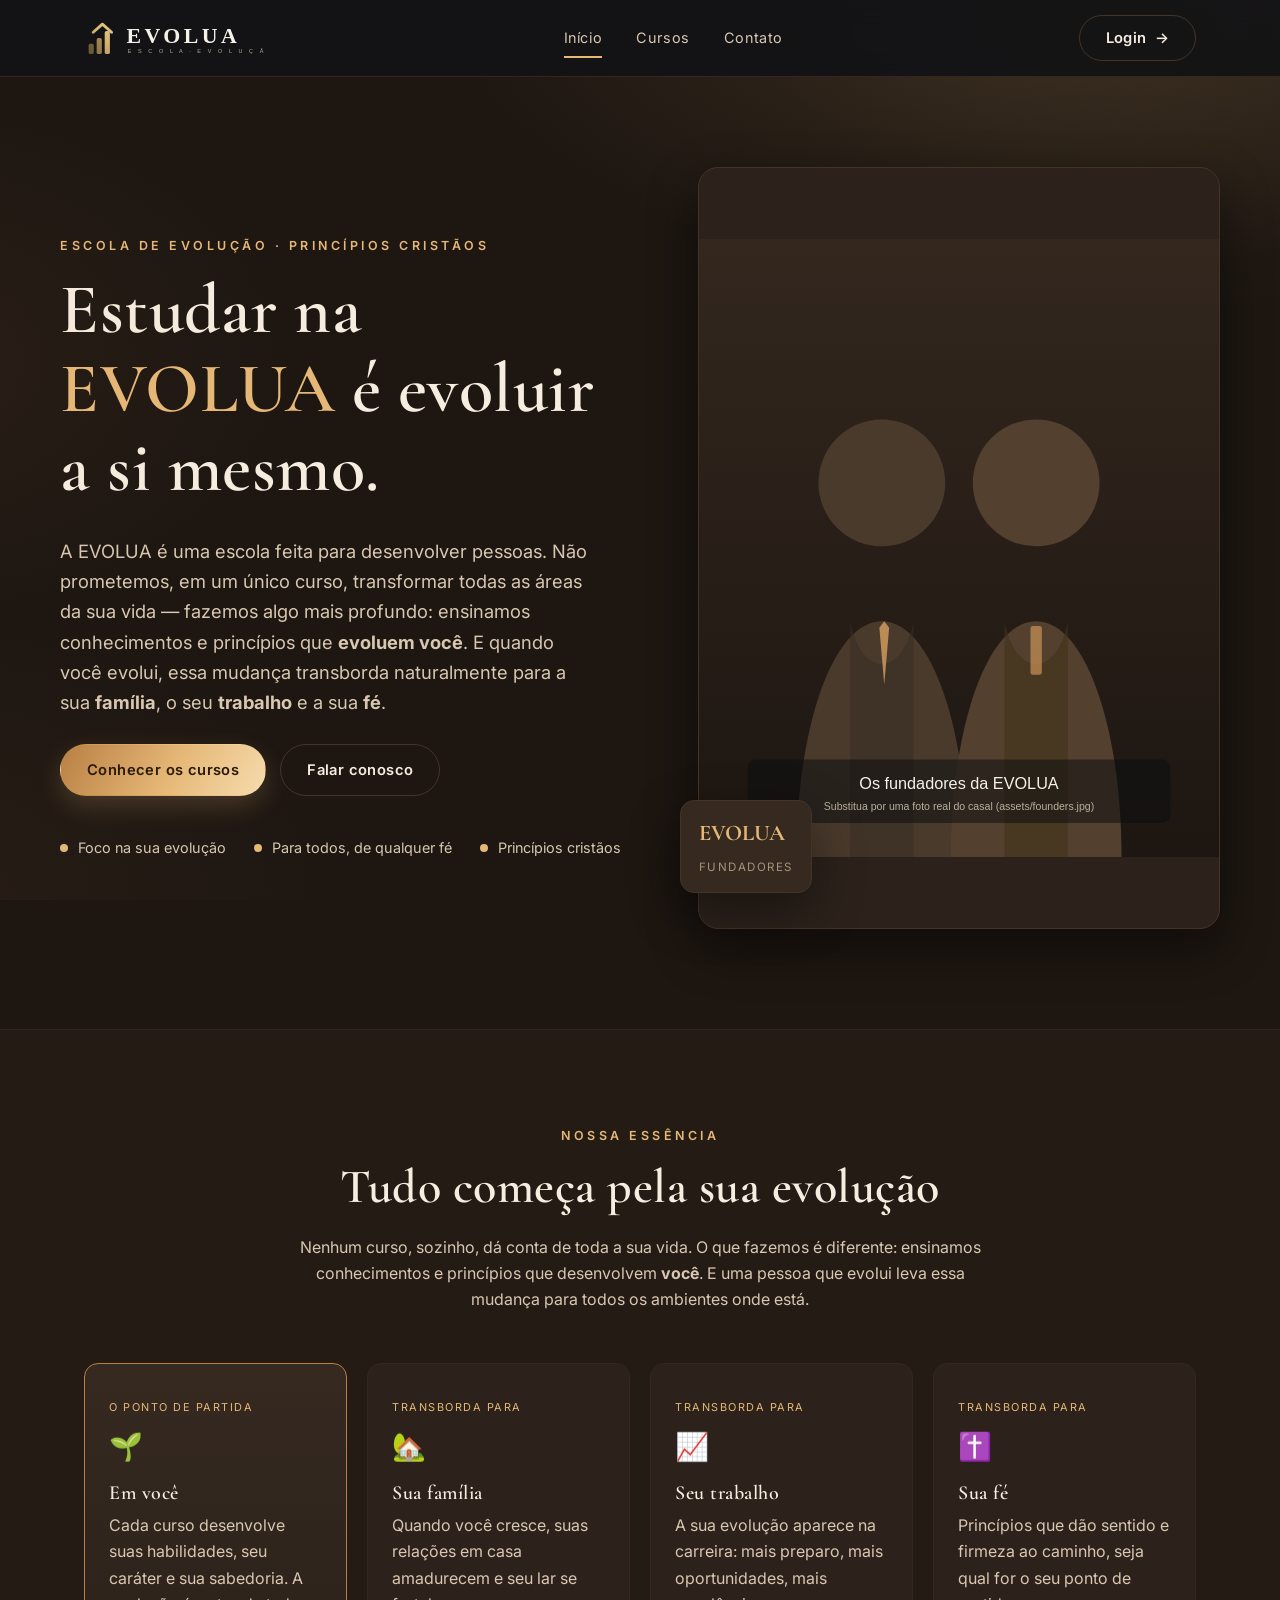
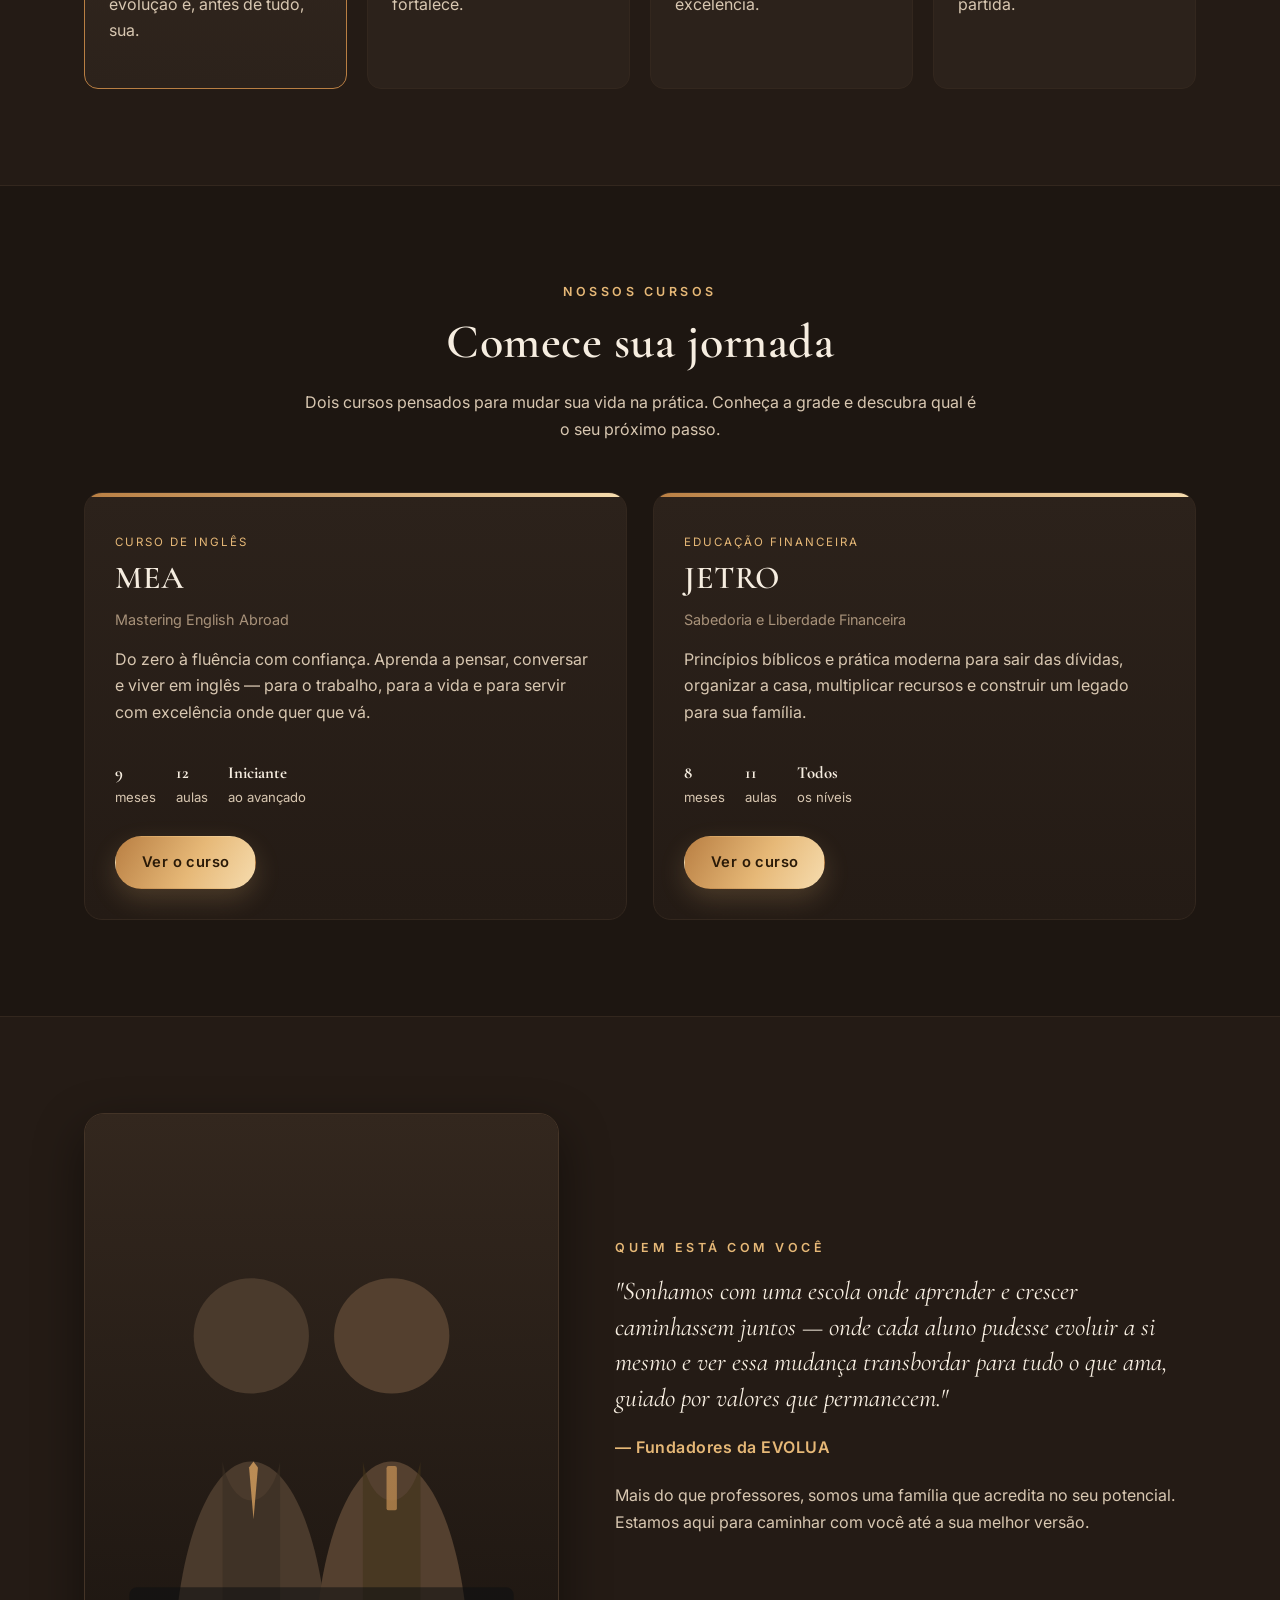
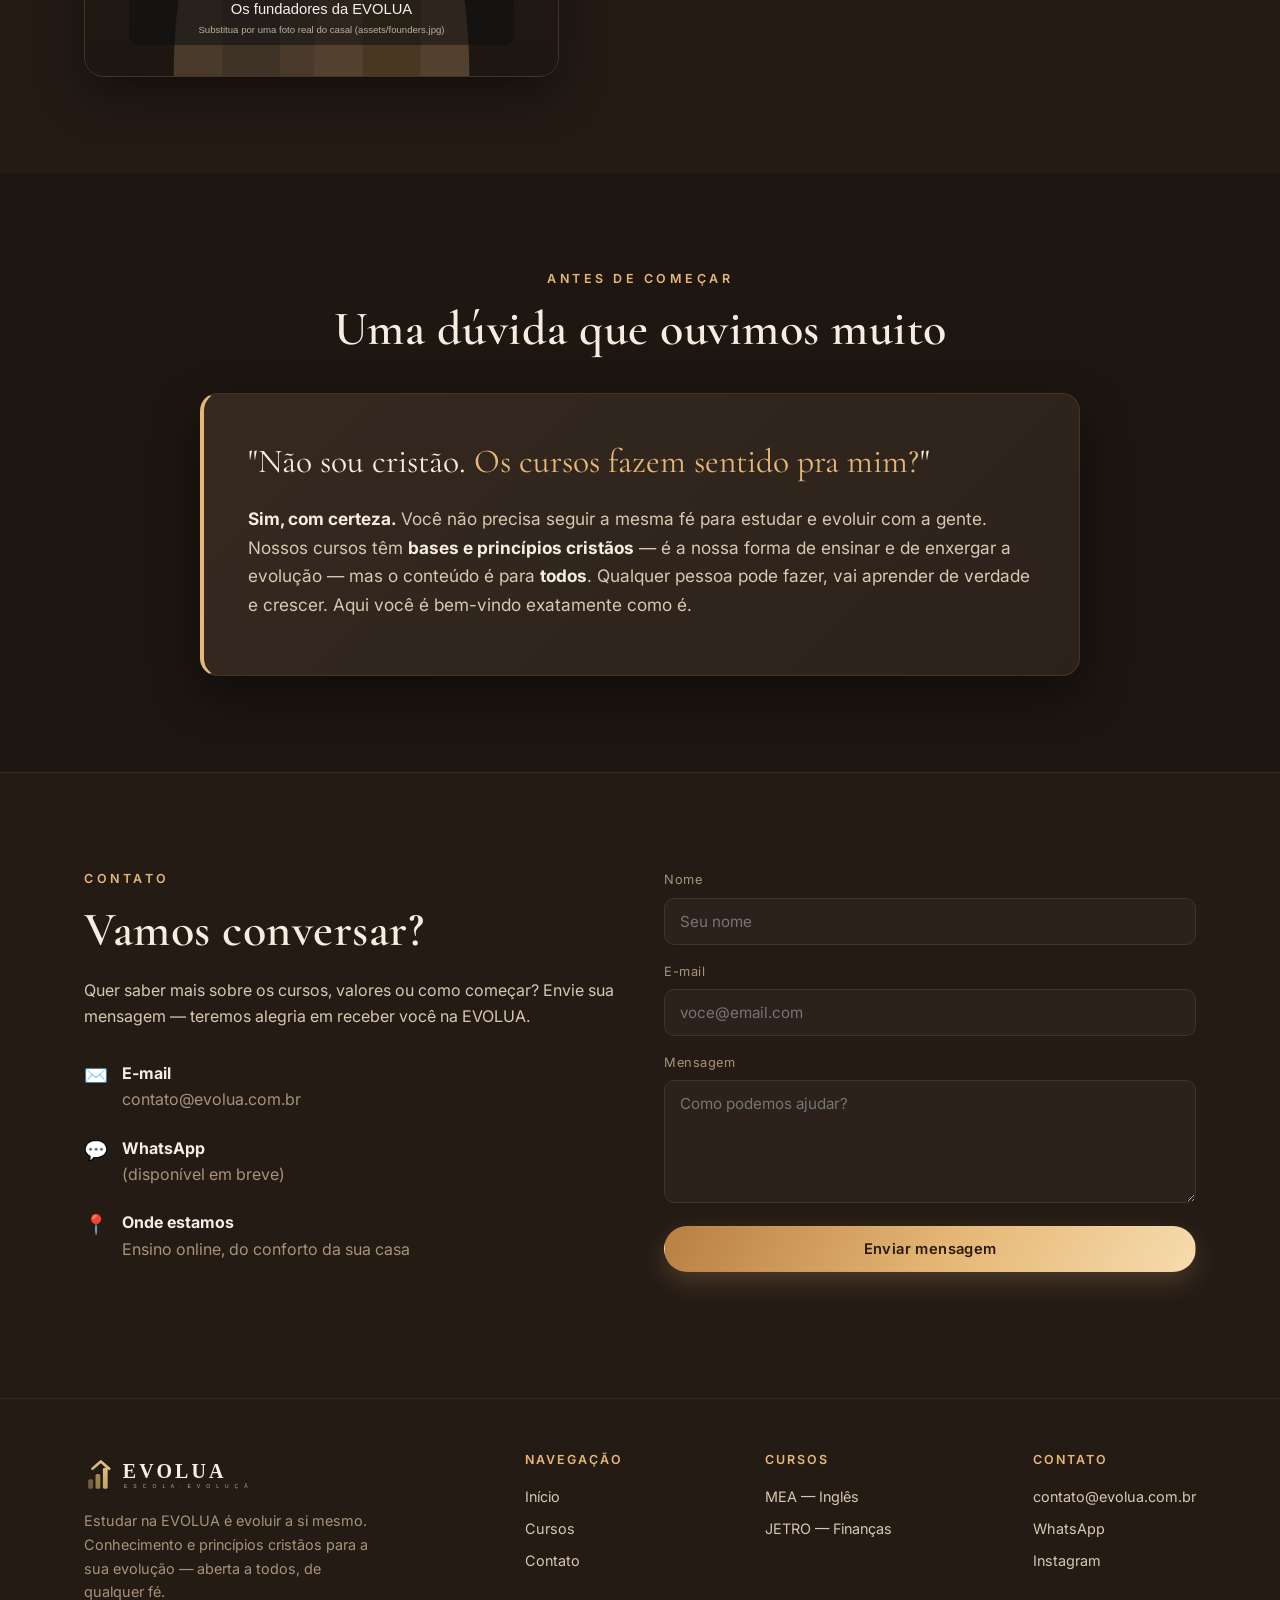
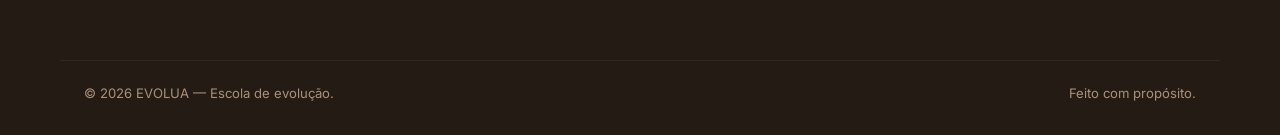
==== index.html @ e885d637 "Reformula textos (foco na evolucao de si), cores quentes e secao para nao-cristaos - Mensagem centra" ====
<!DOCTYPE html>
<html lang="pt-BR">
<head>
  <meta charset="UTF-8">
  <meta name="viewport" content="width=device-width, initial-scale=1.0">
  <title>EVOLUA — Escola de evolução</title>
  <meta name="description" content="EVOLUA é uma escola com princípios cristãos dedicada à evolução do aluno: crescimento espiritual, familiar e profissional.">
  <link rel="icon" href="assets/mark.svg" type="image/svg+xml">
  <link rel="preconnect" href="https://fonts.googleapis.com">
  <link rel="preconnect" href="https://fonts.gstatic.com" crossorigin>
  <link href="https://fonts.googleapis.com/css2?family=Cormorant+Garamond:wght@500;600;700&family=Inter:wght@400;500;600&display=swap" rel="stylesheet">
  <link rel="stylesheet" href="css/styles.css">
</head>
<body data-page="inicio">
  <div id="site-header"></div>

  <!-- ===================== HERO / EXPLICAÇÃO ===================== -->
  <section class="hero">
    <div class="wrap hero-grid">
      <div class="hero-text">
        <div class="eyebrow">Escola de evolução · princípios cristãos</div>
        <h1>Estudar na <span>EVOLUA</span> é evoluir a si mesmo.</h1>
        <p class="lead">
          A EVOLUA é uma escola feita para desenvolver pessoas. Não prometemos, em um único
          curso, transformar todas as áreas da sua vida — fazemos algo mais profundo:
          ensinamos conhecimentos e princípios que <b>evoluem você</b>. E quando você evolui,
          essa mudança transborda naturalmente para a sua <b>família</b>, o seu <b>trabalho</b>
          e a sua <b>fé</b>.
        </p>
        <div class="hero-cta">
          <a class="btn btn-gold" href="cursos.html">Conhecer os cursos</a>
          <a class="btn btn-ghost" href="#contato">Falar conosco</a>
        </div>
        <div class="values">
          <div class="v"><span class="dot"></span> Foco na sua evolução</div>
          <div class="v"><span class="dot"></span> Para todos, de qualquer fé</div>
          <div class="v"><span class="dot"></span> Princípios cristãos</div>
        </div>
      </div>

      <div class="hero-figure">
        <div class="frame">
          <img src="assets/founders.svg" alt="Os fundadores da EVOLUA" width="640" height="760">
        </div>
        <div class="badge">
          <b>EVOLUA</b>
          <span>Fundadores</span>
        </div>
      </div>
    </div>
  </section>

  <!-- ===================== PILARES ===================== -->
  <section class="section" style="background:var(--bg-soft); border-top:1px solid var(--line-soft); border-bottom:1px solid var(--line-soft);">
    <div class="wrap">
      <div class="center" style="max-width:720px; margin:0 auto 50px;">
        <div class="eyebrow">Nossa essência</div>
        <h2>Tudo começa pela sua evolução</h2>
        <p>Nenhum curso, sozinho, dá conta de toda a sua vida. O que fazemos é diferente:
        ensinamos conhecimentos e princípios que desenvolvem <b>você</b>. E uma pessoa que
        evolui leva essa mudança para todos os ambientes onde está.</p>
      </div>
      <div class="pillars">
        <div class="pillar source">
          <span class="tag-from">O ponto de partida</span>
          <div class="ico">🌱</div>
          <h3>Em você</h3>
          <p>Cada curso desenvolve suas habilidades, seu caráter e sua sabedoria. A evolução é,
          antes de tudo, sua.</p>
        </div>
        <div class="pillar">
          <span class="tag-from">Transborda para</span>
          <div class="ico">🏡</div>
          <h3>Sua família</h3>
          <p>Quando você cresce, suas relações em casa amadurecem e seu lar se fortalece.</p>
        </div>
        <div class="pillar">
          <span class="tag-from">Transborda para</span>
          <div class="ico">📈</div>
          <h3>Seu trabalho</h3>
          <p>A sua evolução aparece na carreira: mais preparo, mais oportunidades, mais excelência.</p>
        </div>
        <div class="pillar">
          <span class="tag-from">Transborda para</span>
          <div class="ico">✝️</div>
          <h3>Sua fé</h3>
          <p>Princípios que dão sentido e firmeza ao caminho, seja qual for o seu ponto de partida.</p>
        </div>
      </div>
    </div>
  </section>

  <!-- ===================== CURSOS (PRÉVIA) ===================== -->
  <section class="section" id="cursos-previa">
    <div class="wrap">
      <div class="center" style="max-width:680px; margin:0 auto 50px;">
        <div class="eyebrow">Nossos cursos</div>
        <h2>Comece sua jornada</h2>
        <p>Dois cursos pensados para mudar sua vida na prática. Conheça a grade e descubra qual é o seu próximo passo.</p>
      </div>
      <div class="courses-grid">

        <article class="course-card">
          <div class="accent-bar"></div>
          <div class="course-top">
            <span class="course-tag">Curso de Inglês</span>
            <h3>MEA</h3>
            <div class="sub">Mastering English Abroad</div>
          </div>
          <div class="course-body">
            <p>Do zero à fluência com confiança. Aprenda a pensar, conversar e viver em inglês —
            para o trabalho, para a vida e para servir com excelência onde quer que vá.</p>
            <div class="course-meta">
              <span><b>9</b><br>meses</span>
              <span><b>12</b><br>aulas</span>
              <span><b>Iniciante</b><br>ao avançado</span>
            </div>
            <div class="course-actions">
              <a class="btn btn-gold" href="curso-mea.html">Ver o curso</a>
            </div>
          </div>
        </article>

        <article class="course-card">
          <div class="accent-bar"></div>
          <div class="course-top">
            <span class="course-tag">Educação Financeira</span>
            <h3>JETRO</h3>
            <div class="sub">Sabedoria e Liberdade Financeira</div>
          </div>
          <div class="course-body">
            <p>Princípios bíblicos e prática moderna para sair das dívidas, organizar a casa,
            multiplicar recursos e construir um legado para sua família.</p>
            <div class="course-meta">
              <span><b>8</b><br>meses</span>
              <span><b>11</b><br>aulas</span>
              <span><b>Todos</b><br>os níveis</span>
            </div>
            <div class="course-actions">
              <a class="btn btn-gold" href="curso-jetro.html">Ver o curso</a>
            </div>
          </div>
        </article>

      </div>
    </div>
  </section>

  <!-- ===================== FUNDADORES / FRASE ===================== -->
  <section class="section" style="background:var(--bg-soft); border-top:1px solid var(--line-soft);">
    <div class="wrap founders-grid">
      <div class="founders-photo">
        <img src="assets/founders.svg" alt="Fundadores da EVOLUA">
      </div>
      <div>
        <div class="eyebrow">Quem está com você</div>
        <p class="quote">"Sonhamos com uma escola onde aprender e crescer caminhassem juntos —
        onde cada aluno pudesse evoluir a si mesmo e ver essa mudança transbordar para tudo o
        que ama, guiado por valores que permanecem."</p>
        <div class="sign">— Fundadores da EVOLUA</div>
        <p style="margin-top:22px">Mais do que professores, somos uma família que acredita no seu potencial.
        Estamos aqui para caminhar com você até a sua melhor versão.</p>
      </div>
    </div>
  </section>

  <!-- ===================== PERGUNTA / INCLUSÃO ===================== -->
  <section class="section" id="faq">
    <div class="wrap">
      <div class="center" style="margin-bottom:36px">
        <div class="eyebrow">Antes de começar</div>
        <h2>Uma dúvida que ouvimos muito</h2>
      </div>
      <div class="faq-card">
        <p class="q">"Não sou cristão. <span class="mark">Os cursos fazem sentido pra mim?</span>"</p>
        <p class="a"><b>Sim, com certeza.</b> Você não precisa seguir a mesma fé para estudar e
        evoluir com a gente. Nossos cursos têm <b>bases e princípios cristãos</b> — é a nossa
        forma de ensinar e de enxergar a evolução — mas o conteúdo é para <b>todos</b>. Qualquer
        pessoa pode fazer, vai aprender de verdade e crescer. Aqui você é bem-vindo exatamente
        como é.</p>
      </div>
    </div>
  </section>

  <!-- ===================== CONTATO ===================== -->
  <section class="section" id="contato" style="background:var(--bg-soft); border-top:1px solid var(--line-soft);">
    <div class="wrap contact-grid">
      <div>
        <div class="eyebrow">Contato</div>
        <h2>Vamos conversar?</h2>
        <p>Quer saber mais sobre os cursos, valores ou como começar? Envie sua mensagem —
        teremos alegria em receber você na EVOLUA.</p>
        <div class="contact-info" style="margin-top:30px">
          <div class="ci"><span class="ico">✉️</span><div><b>E-mail</b><br><span class="muted">contato@evolua.com.br</span></div></div>
          <div class="ci"><span class="ico">💬</span><div><b>WhatsApp</b><br><span class="muted">(disponível em breve)</span></div></div>
          <div class="ci"><span class="ico">📍</span><div><b>Onde estamos</b><br><span class="muted">Ensino online, do conforto da sua casa</span></div></div>
        </div>
      </div>
      <form class="contact-form" onsubmit="event.preventDefault(); this.reset(); document.getElementById('cmsg').textContent='Mensagem enviada! Em breve entraremos em contato.';">
        <div class="field"><label for="cn">Nome</label><input id="cn" type="text" placeholder="Seu nome" required></div>
        <div class="field"><label for="ce">E-mail</label><input id="ce" type="email" placeholder="voce@email.com" required></div>
        <div class="field"><label for="ct">Mensagem</label><textarea id="ct" rows="5" placeholder="Como podemos ajudar?" required></textarea></div>
        <button class="btn btn-gold btn-block" type="submit">Enviar mensagem</button>
        <div class="form-msg ok" id="cmsg"></div>
      </form>
    </div>
  </section>

  <div id="site-footer"></div>

  <script src="js/courses-data.js"></script>
  <script src="js/auth.js"></script>
  <script src="js/site.js"></script>
</body>
</html>
---- css/styles.css ----
/* ===========================================================
   EVOLUA — folha de estilo principal
   Paleta escura / neutra, sofisticada e aconchegante
   =========================================================== */

:root {
  --bg:        #1d1611;   /* espresso quente, aconchegante */
  --bg-soft:   #241b15;
  --bg-card:   #2c221b;
  --bg-card-2: #352920;
  --line:      #443427;
  --line-soft: #33271e;
  --text:      #f6ede0;   /* creme quente */
  --text-soft: #d8c7b1;
  --text-mut:  #a8927a;
  --gold:      #e6b877;   /* âmbar/caramelo */
  --gold-deep: #b97f43;
  --gold-soft: #f6dcae;
  --terra:     #cf8a63;   /* terracota — toque acolhedor */
  --green:     #8bbf95;
  --red:       #d99a82;
  --serif: 'Cormorant Garamond', Georgia, 'Times New Roman', serif;
  --sans:  'Inter', -apple-system, Segoe UI, Roboto, Arial, sans-serif;
  --maxw: 1160px;
  --radius: 14px;
  --shadow: 0 18px 50px rgba(0,0,0,.45);
}

* { box-sizing: border-box; }
html { scroll-behavior: smooth; }
body {
  margin: 0;
  background: var(--bg);
  background-image:
    radial-gradient(900px 600px at 100% -5%, rgba(230,184,119,.07), transparent 60%),
    radial-gradient(700px 500px at -5% 100%, rgba(207,138,99,.06), transparent 60%);
  background-attachment: fixed;
  color: var(--text);
  font-family: var(--sans);
  font-size: 16px;
  line-height: 1.65;
  -webkit-font-smoothing: antialiased;
}
img { max-width: 100%; display: block; }
a { color: inherit; text-decoration: none; }

h1, h2, h3, h4 { font-family: var(--serif); font-weight: 600; line-height: 1.12; margin: 0 0 .4em; letter-spacing: .5px; }
h1 { font-size: clamp(2.6rem, 6vw, 4.4rem); }
h2 { font-size: clamp(2rem, 4vw, 3rem); }
h3 { font-size: 1.5rem; }
p  { margin: 0 0 1rem; color: var(--text-soft); }

.wrap { max-width: var(--maxw); margin: 0 auto; padding: 0 24px; }
.section { padding: 96px 0; }
.eyebrow {
  font-family: var(--sans); font-size: .78rem; letter-spacing: 3.5px;
  text-transform: uppercase; color: var(--gold); margin-bottom: 14px; font-weight: 600;
}
.center { text-align: center; }
.muted { color: var(--text-mut); }

/* ---------- Buttons ---------- */
.btn {
  display: inline-flex; align-items: center; gap: 8px;
  font-family: var(--sans); font-size: .92rem; font-weight: 600; letter-spacing: .4px;
  padding: 13px 26px; border-radius: 999px; cursor: pointer;
  border: 1px solid transparent; transition: .22s ease; white-space: nowrap;
}
.btn-gold {
  background: linear-gradient(120deg, var(--gold-deep), var(--gold) 55%, var(--gold-soft));
  color: #2a1a08; box-shadow: 0 10px 26px rgba(230,184,119,.20);
}
.btn-gold:hover { transform: translateY(-2px); box-shadow: 0 14px 34px rgba(230,184,119,.34); }
.btn-ghost { background: transparent; color: var(--text); border-color: var(--line); }
.btn-ghost:hover { border-color: var(--gold); color: var(--gold); }
.btn-block { width: 100%; justify-content: center; }

/* ---------- Header ---------- */
.site-header {
  position: sticky; top: 0; z-index: 60;
  background: rgba(17,18,22,.78); backdrop-filter: blur(12px);
  border-bottom: 1px solid var(--line-soft);
}
.nav { display: flex; align-items: center; justify-content: space-between; height: 76px; }
.nav-logo img { height: 46px; }
.nav-links { display: flex; align-items: center; gap: 34px; }
.nav-links a.link {
  font-size: .9rem; letter-spacing: .6px; color: var(--text-soft); position: relative; padding: 6px 0;
}
.nav-links a.link:hover { color: var(--text); }
.nav-links a.link::after {
  content: ""; position: absolute; left: 0; bottom: -2px; height: 1.5px; width: 0;
  background: var(--gold); transition: width .25s ease;
}
.nav-links a.link:hover::after, .nav-links a.link.active::after { width: 100%; }
.nav-actions { display: flex; align-items: center; gap: 14px; }
.nav-user { font-size: .85rem; color: var(--gold); display: none; align-items: center; gap: 8px; }
.nav-toggle { display: none; background: none; border: 0; color: var(--text); font-size: 1.6rem; cursor: pointer; }

/* ---------- Hero ---------- */
.hero { position: relative; overflow: hidden; }
.hero::before {
  content: ""; position: absolute; inset: 0;
  background:
    radial-gradient(1000px 500px at 80% -10%, rgba(230,184,119,.14), transparent 60%),
    radial-gradient(800px 500px at -10% 30%, rgba(207,138,99,.08), transparent 55%);
  pointer-events: none;
}
.hero-grid {
  display: grid; grid-template-columns: 1.05fr .95fr; gap: 60px; align-items: center;
  padding: 90px 0 100px;
}
.hero h1 span { color: var(--gold); }
.hero .lead { font-size: 1.15rem; max-width: 540px; }
.hero-cta { display: flex; gap: 14px; flex-wrap: wrap; margin-top: 26px; }
.hero-figure { position: relative; }
.hero-figure .frame {
  border-radius: 20px; overflow: hidden; border: 1px solid var(--line);
  box-shadow: var(--shadow); background: var(--bg-card);
}
.hero-figure .badge {
  position: absolute; left: -18px; bottom: 36px; background: var(--bg-card-2);
  border: 1px solid var(--line); border-radius: 14px; padding: 14px 18px; box-shadow: var(--shadow);
}
.hero-figure .badge b { font-family: var(--serif); font-size: 1.4rem; color: var(--gold); display: block; }
.hero-figure .badge span { font-size: .72rem; letter-spacing: 1.5px; text-transform: uppercase; color: var(--text-mut); }

.values { display: flex; gap: 28px; margin-top: 40px; flex-wrap: wrap; }
.values .v { display: flex; gap: 10px; align-items: center; font-size: .9rem; color: var(--text-soft); }
.values .v .dot { width: 8px; height: 8px; border-radius: 50%; background: var(--gold); }

/* ---------- Pillars ---------- */
.pillars { display: grid; grid-template-columns: repeat(4,1fr); gap: 20px; }
.pillar {
  background: var(--bg-card); border: 1px solid var(--line-soft); border-radius: var(--radius);
  padding: 28px 24px; transition: .22s ease;
}
.pillar:hover { border-color: var(--gold-deep); transform: translateY(-4px); }
.pillar.source { border-color: var(--gold-deep); background: linear-gradient(180deg, var(--bg-card-2), var(--bg-card)); }
.pillar.source .ico { color: var(--gold); }
.pillar .ico { font-size: 1.7rem; margin-bottom: 12px; }
.pillar h3 { font-size: 1.25rem; }
.pillar .tag-from { display: inline-block; font-size: .68rem; letter-spacing: 1.5px; text-transform: uppercase; color: var(--gold); margin-bottom: 8px; }

/* ---------- FAQ / pergunta em destaque ---------- */
.faq-card {
  max-width: 880px; margin: 0 auto; background: linear-gradient(135deg, var(--bg-card-2), var(--bg-card));
  border: 1px solid var(--line); border-left: 4px solid var(--gold); border-radius: 18px;
  padding: 40px 44px; box-shadow: var(--shadow);
}
.faq-card .q { font-family: var(--serif); font-size: clamp(1.5rem, 3vw, 2.1rem); color: var(--text); margin-bottom: 16px; }
.faq-card .q .mark { color: var(--gold); }
.faq-card .a { font-size: 1.08rem; color: var(--text-soft); }
.faq-card .a b { color: var(--text); }

/* ---------- Founders ---------- */
.founders-grid { display: grid; grid-template-columns: .9fr 1.1fr; gap: 56px; align-items: center; }
.founders-photo {
  border-radius: 20px; overflow: hidden; border: 1px solid var(--line); box-shadow: var(--shadow);
}
.quote { font-family: var(--serif); font-size: 1.6rem; line-height: 1.4; color: var(--text); font-style: italic; }
.sign { margin-top: 18px; color: var(--gold); font-weight: 600; letter-spacing: .5px; }

/* ---------- Course cards ---------- */
.courses-grid { display: grid; grid-template-columns: repeat(2,1fr); gap: 26px; }
.course-card {
  position: relative; background: linear-gradient(180deg, var(--bg-card), var(--bg-soft));
  border: 1px solid var(--line-soft); border-radius: 18px; overflow: hidden; transition: .25s ease;
  display: flex; flex-direction: column;
}
.course-card:hover { border-color: var(--gold-deep); transform: translateY(-5px); box-shadow: var(--shadow); }
.course-top { padding: 30px 30px 0; }
.course-tag { font-size: .72rem; letter-spacing: 2px; text-transform: uppercase; color: var(--gold); }
.course-card h3 { font-size: 2rem; margin-top: 6px; }
.course-card .sub { color: var(--text-mut); font-size: .9rem; margin-bottom: 14px; }
.course-body { padding: 0 30px 30px; flex: 1; display: flex; flex-direction: column; }
.course-meta { display: flex; gap: 20px; margin: 18px 0; font-size: .82rem; color: var(--text-soft); flex-wrap: wrap; }
.course-meta b { color: var(--text); font-family: var(--serif); font-size: 1.05rem; }
.course-actions { margin-top: auto; display: flex; gap: 12px; padding-top: 10px; }
.accent-bar { height: 4px; background: linear-gradient(90deg, var(--gold-deep), var(--gold-soft)); }

/* ---------- Course hub page ---------- */
.hub-hero { background: linear-gradient(180deg, var(--bg-soft), var(--bg)); border-bottom: 1px solid var(--line-soft); }
.hub-hero .wrap { padding-top: 56px; padding-bottom: 56px; }
.breadcrumb { font-size: .82rem; color: var(--text-mut); margin-bottom: 18px; }
.breadcrumb a:hover { color: var(--gold); }
.hub-meta { display: flex; gap: 38px; flex-wrap: wrap; margin-top: 26px; }
.hub-meta .m b { display: block; font-family: var(--serif); font-size: 1.7rem; color: var(--gold); }
.hub-meta .m span { font-size: .78rem; letter-spacing: 1.5px; text-transform: uppercase; color: var(--text-mut); }

.access-banner {
  display: flex; align-items: center; gap: 16px; flex-wrap: wrap; justify-content: space-between;
  background: var(--bg-card); border: 1px solid var(--line); border-left: 3px solid var(--gold);
  border-radius: 12px; padding: 18px 22px; margin: 0 0 8px;
}
.access-banner.ok { border-left-color: var(--green); }
.access-banner .txt b { color: var(--text); }
.access-banner .txt { font-size: .92rem; color: var(--text-soft); }

.progress-wrap { margin: 26px 0 6px; }
.progress-bar { height: 8px; background: var(--bg-card-2); border-radius: 999px; overflow: hidden; }
.progress-bar > i { display: block; height: 100%; width: 0; background: linear-gradient(90deg, var(--gold-deep), var(--gold-soft)); transition: width .5s ease; }
.progress-label { font-size: .8rem; color: var(--text-mut); margin-top: 8px; }

/* modules / lessons */
.module { border: 1px solid var(--line-soft); border-radius: 14px; margin-bottom: 16px; overflow: hidden; background: var(--bg-card); }
.module-head { padding: 18px 22px; display: flex; align-items: center; justify-content: space-between; cursor: pointer; }
.module-head h3 { margin: 0; font-size: 1.25rem; }
.module-head .mh-meta { font-size: .8rem; color: var(--text-mut); }
.lesson-list { border-top: 1px solid var(--line-soft); }
.lesson {
  display: flex; align-items: center; gap: 14px; padding: 14px 22px; border-bottom: 1px solid var(--line-soft);
  transition: background .15s ease;
}
.lesson:last-child { border-bottom: 0; }
.lesson:hover { background: var(--bg-card-2); }
.lesson .l-ico { width: 30px; height: 30px; flex: 0 0 30px; border-radius: 8px; display: grid; place-items: center; font-size: .9rem; background: var(--bg-card-2); color: var(--gold); }
.lesson.locked .l-ico { color: var(--text-mut); }
.lesson.done .l-ico { background: rgba(111,174,143,.15); color: var(--green); }
.lesson .l-main { flex: 1; }
.lesson .l-title { font-size: .98rem; color: var(--text); }
.lesson.locked .l-title { color: var(--text-mut); }
.lesson .l-sub { font-size: .76rem; color: var(--text-mut); }
.lesson .l-action { font-size: .8rem; }
.lesson .l-action .tag-lock { color: var(--text-mut); }
.lesson .l-action .tag-open { color: var(--gold); font-weight: 600; cursor: pointer; }
.lesson .l-action button { background: none; border: 1px solid var(--line); color: var(--text-soft); border-radius: 999px; padding: 5px 12px; font-size: .76rem; cursor: pointer; font-family: var(--sans); }
.lesson .l-action button:hover { border-color: var(--gold); color: var(--gold); }

.plans { display: grid; grid-template-columns: repeat(2,1fr); gap: 22px; margin-top: 8px; }
.plan { background: var(--bg-card); border: 1px solid var(--line-soft); border-radius: 16px; padding: 28px; }
.plan.feature { border-color: var(--gold-deep); }
.plan h3 { font-size: 1.4rem; }
.plan .price { font-family: var(--serif); font-size: 1.2rem; color: var(--gold); margin: 6px 0 14px; }
.plan ul { list-style: none; padding: 0; margin: 0 0 20px; }
.plan li { padding: 7px 0 7px 26px; position: relative; color: var(--text-soft); font-size: .92rem; }
.plan li::before { content: "✓"; position: absolute; left: 0; color: var(--gold); }
.plan li.no { color: var(--text-mut); }
.plan li.no::before { content: "—"; color: var(--text-mut); }

/* ---------- Contact ---------- */
.contact-grid { display: grid; grid-template-columns: 1fr 1fr; gap: 48px; align-items: start; }
.field { margin-bottom: 16px; }
.field label { display: block; font-size: .8rem; letter-spacing: .5px; color: var(--text-mut); margin-bottom: 7px; }
.field input, .field textarea {
  width: 100%; background: var(--bg-card); border: 1px solid var(--line); border-radius: 10px;
  padding: 13px 15px; color: var(--text); font-family: var(--sans); font-size: .95rem;
}
.field input:focus, .field textarea:focus { outline: none; border-color: var(--gold); }
.contact-info .ci { display: flex; gap: 14px; align-items: flex-start; margin-bottom: 22px; }
.contact-info .ci .ico { color: var(--gold); font-size: 1.2rem; }

/* ---------- Footer ---------- */
.site-footer { border-top: 1px solid var(--line-soft); background: var(--bg-soft); padding: 54px 0 30px; }
.footer-grid { display: flex; justify-content: space-between; gap: 40px; flex-wrap: wrap; }
.footer-grid img { height: 42px; margin-bottom: 14px; }
.footer-col h4 { font-family: var(--sans); font-size: .78rem; letter-spacing: 2px; text-transform: uppercase; color: var(--gold); margin-bottom: 14px; }
.footer-col a { display: block; color: var(--text-soft); font-size: .9rem; padding: 4px 0; }
.footer-col a:hover { color: var(--gold); }
.footer-bottom { margin-top: 40px; padding-top: 22px; border-top: 1px solid var(--line-soft); display: flex; justify-content: space-between; flex-wrap: wrap; gap: 10px; font-size: .82rem; color: var(--text-mut); }

/* ---------- Modal (login / lesson) ---------- */
.modal-overlay {
  position: fixed; inset: 0; z-index: 100; background: rgba(8,9,11,.72); backdrop-filter: blur(4px);
  display: none; align-items: center; justify-content: center; padding: 24px;
}
.modal-overlay.open { display: flex; }
.modal {
  width: 100%; max-width: 430px; background: var(--bg-card); border: 1px solid var(--line);
  border-radius: 18px; box-shadow: var(--shadow); padding: 34px; position: relative;
  animation: pop .2s ease;
}
.modal.wide { max-width: 760px; }
@keyframes pop { from { transform: translateY(10px) scale(.98); opacity: 0; } to { transform: none; opacity: 1; } }
.modal .close { position: absolute; top: 16px; right: 18px; background: none; border: 0; color: var(--text-mut); font-size: 1.5rem; cursor: pointer; line-height: 1; }
.modal .close:hover { color: var(--text); }
.modal-logo { height: 40px; margin: 0 auto 18px; }
.modal h3 { text-align: center; font-size: 1.7rem; }
.modal .modal-sub { text-align: center; color: var(--text-mut); font-size: .88rem; margin-bottom: 22px; }
.form-msg { font-size: .85rem; margin-top: 12px; text-align: center; min-height: 18px; }
.form-msg.err { color: var(--red); }
.form-msg.ok { color: var(--green); }
.modal-hint { text-align: center; font-size: .78rem; color: var(--text-mut); margin-top: 18px; }

/* lesson modal content */
.lesson-content h4 { font-family: var(--sans); font-size: .78rem; letter-spacing: 2px; text-transform: uppercase; color: var(--gold); margin: 22px 0 8px; }
.lesson-content .video-ph {
  aspect-ratio: 16/9; background: repeating-linear-gradient(45deg, #1c1e24, #1c1e24 12px, #1f2128 12px, #1f2128 24px);
  border: 1px solid var(--line); border-radius: 12px; display: grid; place-items: center; color: var(--text-mut); margin-bottom: 8px;
}
.task-item { display: flex; gap: 12px; align-items: flex-start; padding: 12px 0; border-bottom: 1px solid var(--line-soft); }
.task-item input { margin-top: 5px; accent-color: var(--gold); }

/* ---------- helpers ---------- */
.hidden { display: none !important; }
.divider { height: 1px; background: var(--line-soft); margin: 0; }
.tag-pill { display: inline-block; font-size: .72rem; letter-spacing: 1px; text-transform: uppercase; padding: 4px 10px; border-radius: 999px; border: 1px solid var(--line); color: var(--text-mut); }

/* ---------- Responsive ---------- */
@media (max-width: 920px) {
  .hero-grid, .founders-grid, .contact-grid { grid-template-columns: 1fr; }
  .hero-figure { order: -1; max-width: 460px; }
  .pillars { grid-template-columns: repeat(2,1fr); }
  .courses-grid, .plans { grid-template-columns: 1fr; }
  .founders-grid { gap: 30px; }
}
@media (max-width: 560px) {
  .pillars { grid-template-columns: 1fr; }
}
@media (max-width: 760px) {
  .section { padding: 64px 0; }
  .nav-links { position: fixed; inset: 76px 0 auto 0; flex-direction: column; gap: 0;
    background: var(--bg-soft); border-bottom: 1px solid var(--line); padding: 10px 24px 20px;
    transform: translateY(-130%); transition: transform .28s ease; align-items: stretch; }
  .nav-links.open { transform: none; }
  .nav-links a.link { padding: 14px 0; border-bottom: 1px solid var(--line-soft); }
  .nav-toggle { display: block; }
  .nav-actions .btn-login-text { display: none; }
}
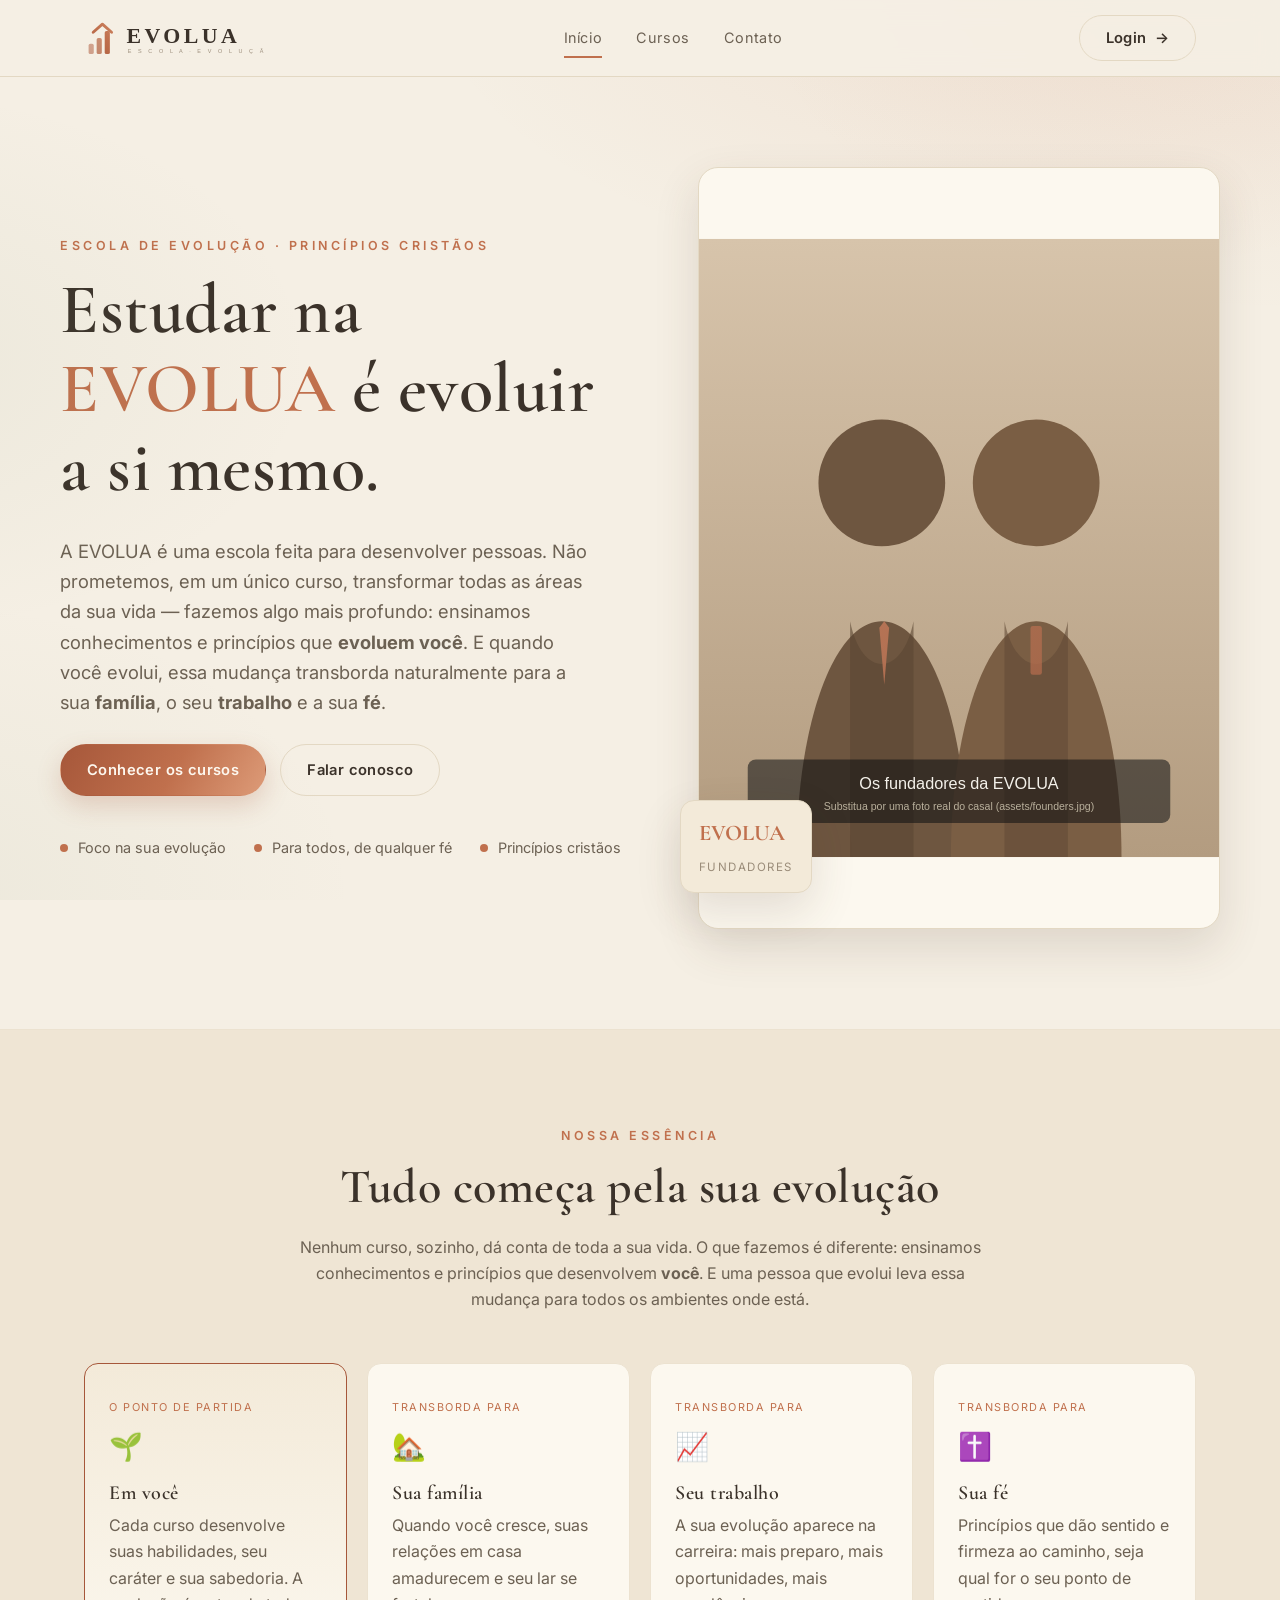
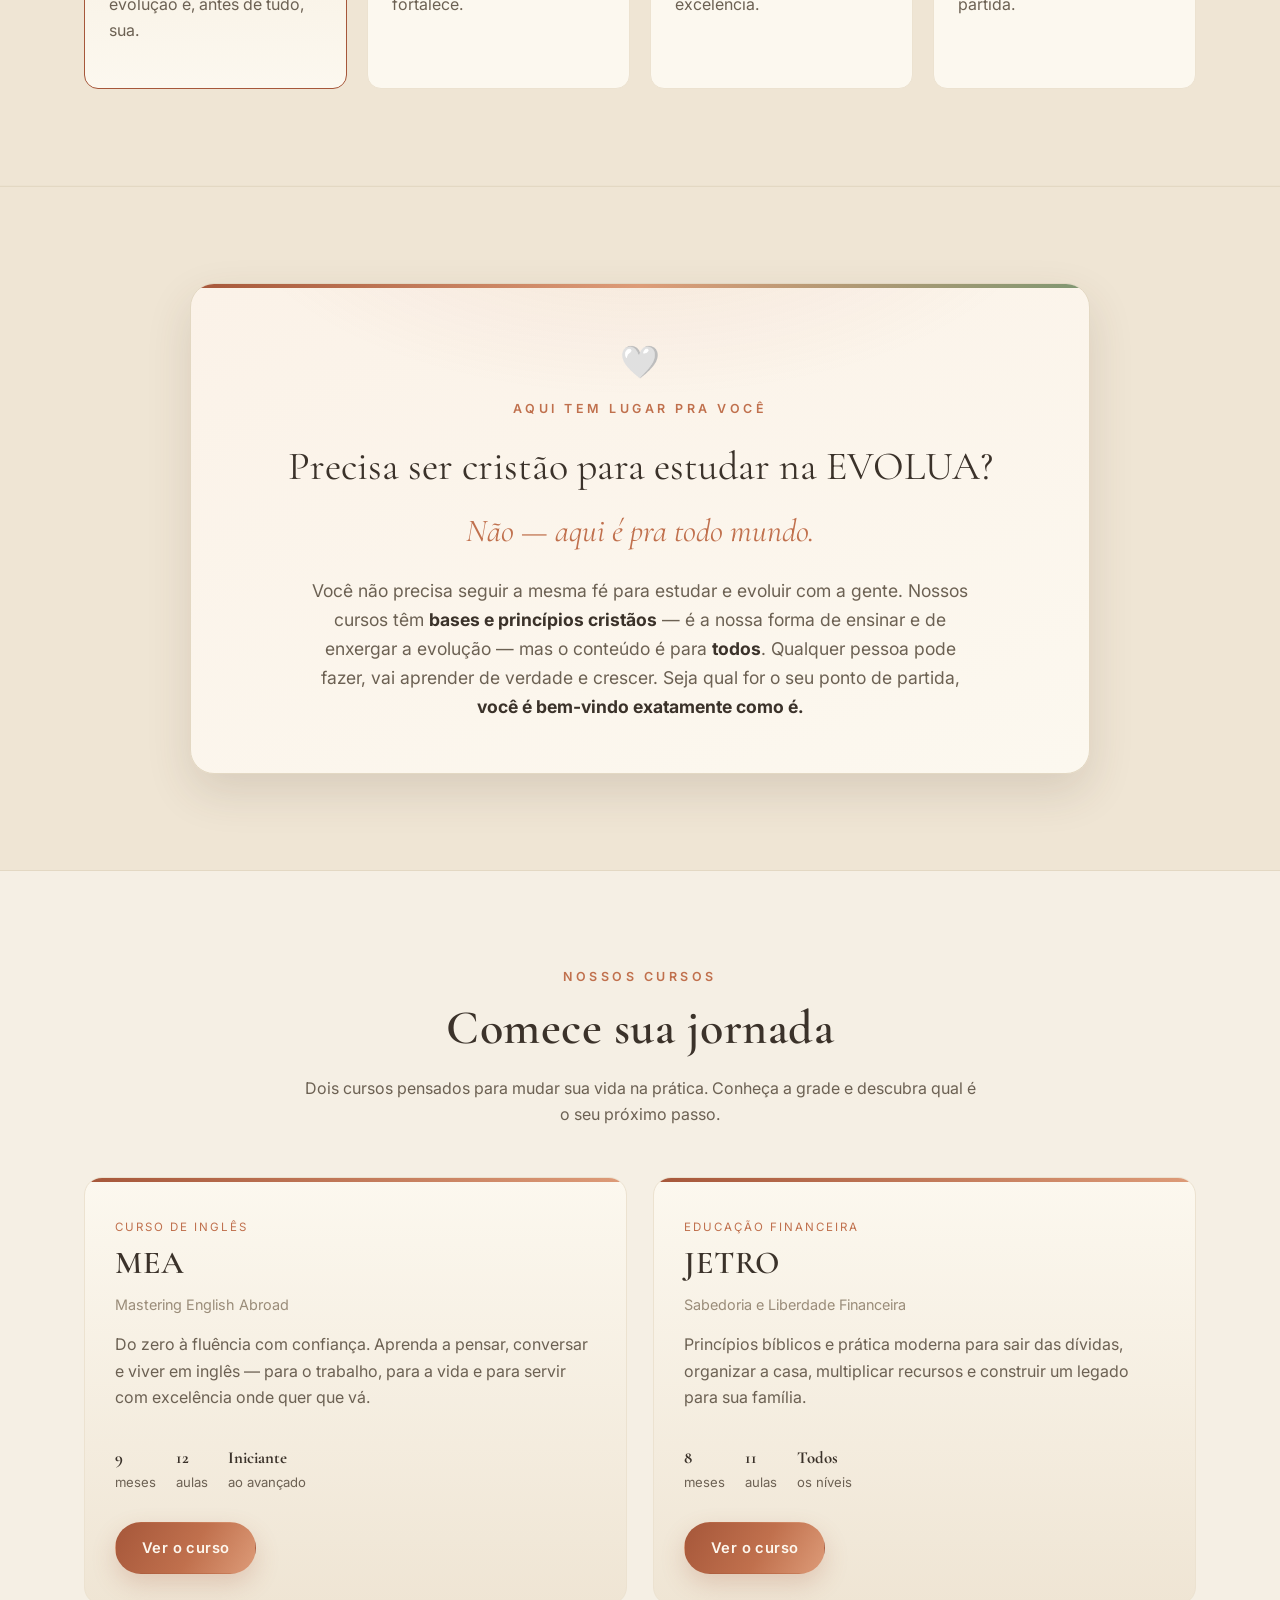
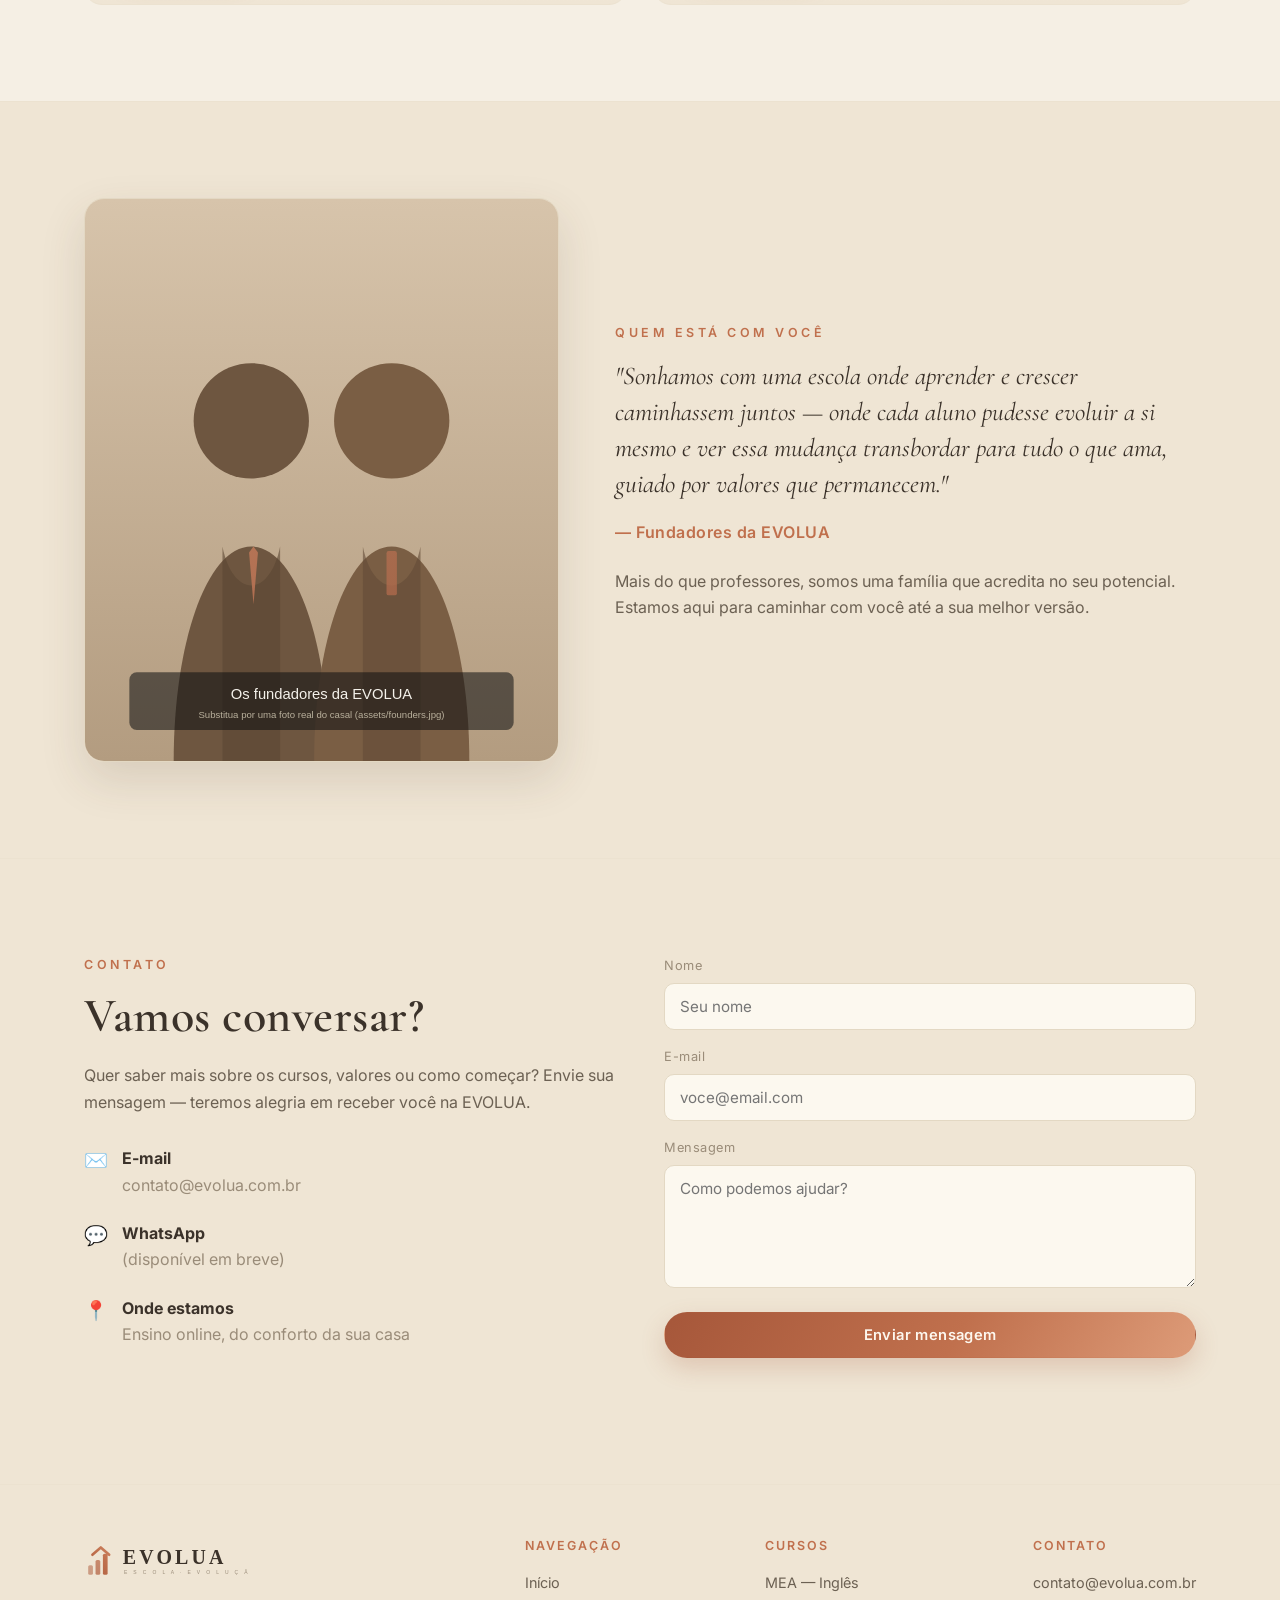
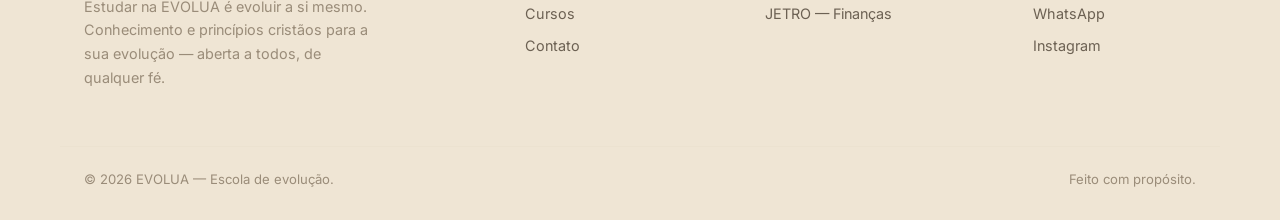
==== commit a651aa23: "Nova paleta clara e aconchegante (creme + terracota) e secao de boas-vindas em destaque - Tema claro" ====
--- a/index.html
+++ b/index.html
@@ -90,6 +90,23 @@
     </div>
   </section>
 
+  <!-- ===================== BOAS-VINDAS / INCLUSÃO ===================== -->
+  <section class="section welcome" id="faq">
+    <div class="wrap">
+      <div class="welcome-card">
+        <div class="heart">🤍</div>
+        <div class="eyebrow">Aqui tem lugar pra você</div>
+        <p class="q">Precisa ser cristão para estudar na EVOLUA?</p>
+        <p class="big">Não — aqui é pra todo mundo.</p>
+        <p class="a">Você não precisa seguir a mesma fé para estudar e evoluir com a gente.
+        Nossos cursos têm <b>bases e princípios cristãos</b> — é a nossa forma de ensinar e de
+        enxergar a evolução — mas o conteúdo é para <b>todos</b>. Qualquer pessoa pode fazer,
+        vai aprender de verdade e crescer. Seja qual for o seu ponto de partida,
+        <b>você é bem-vindo exatamente como é.</b></p>
+      </div>
+    </div>
+  </section>
+
   <!-- ===================== CURSOS (PRÉVIA) ===================== -->
   <section class="section" id="cursos-previa">
     <div class="wrap">
@@ -160,24 +177,6 @@
         <div class="sign">— Fundadores da EVOLUA</div>
         <p style="margin-top:22px">Mais do que professores, somos uma família que acredita no seu potencial.
         Estamos aqui para caminhar com você até a sua melhor versão.</p>
-      </div>
-    </div>
-  </section>
-
-  <!-- ===================== PERGUNTA / INCLUSÃO ===================== -->
-  <section class="section" id="faq">
-    <div class="wrap">
-      <div class="center" style="margin-bottom:36px">
-        <div class="eyebrow">Antes de começar</div>
-        <h2>Uma dúvida que ouvimos muito</h2>
-      </div>
-      <div class="faq-card">
-        <p class="q">"Não sou cristão. <span class="mark">Os cursos fazem sentido pra mim?</span>"</p>
-        <p class="a"><b>Sim, com certeza.</b> Você não precisa seguir a mesma fé para estudar e
-        evoluir com a gente. Nossos cursos têm <b>bases e princípios cristãos</b> — é a nossa
-        forma de ensinar e de enxergar a evolução — mas o conteúdo é para <b>todos</b>. Qualquer
-        pessoa pode fazer, vai aprender de verdade e crescer. Aqui você é bem-vindo exatamente
-        como é.</p>
       </div>
     </div>
   </section>
--- a/css/styles.css
+++ b/css/styles.css
@@ -4,26 +4,26 @@
    =========================================================== */
 
 :root {
-  --bg:        #1d1611;   /* espresso quente, aconchegante */
-  --bg-soft:   #241b15;
-  --bg-card:   #2c221b;
-  --bg-card-2: #352920;
-  --line:      #443427;
-  --line-soft: #33271e;
-  --text:      #f6ede0;   /* creme quente */
-  --text-soft: #d8c7b1;
-  --text-mut:  #a8927a;
-  --gold:      #e6b877;   /* âmbar/caramelo */
-  --gold-deep: #b97f43;
-  --gold-soft: #f6dcae;
-  --terra:     #cf8a63;   /* terracota — toque acolhedor */
-  --green:     #8bbf95;
-  --red:       #d99a82;
+  --bg:        #f5efe4;   /* linho / creme quente */
+  --bg-soft:   #efe5d4;   /* creme um tom abaixo (seções alternadas) */
+  --bg-card:   #fcf8ef;   /* cartão claro e quente */
+  --bg-card-2: #f3ead9;
+  --line:      #e3d8c3;
+  --line-soft: #ece2d0;
+  --text:      #3b322a;   /* marrom espresso neutro (não preto) */
+  --text-soft: #6c6153;
+  --text-mut:  #9a8c79;
+  --gold:      #c0704d;   /* terracota acolhedora (acento) */
+  --gold-deep: #a6573a;
+  --gold-soft: #dd9b78;
+  --terra:     #c0704d;
+  --green:     #7f9772;   /* sálvia suave (estados ok) */
+  --red:       #b65d46;
   --serif: 'Cormorant Garamond', Georgia, 'Times New Roman', serif;
   --sans:  'Inter', -apple-system, Segoe UI, Roboto, Arial, sans-serif;
   --maxw: 1160px;
   --radius: 14px;
-  --shadow: 0 18px 50px rgba(0,0,0,.45);
+  --shadow: 0 18px 45px rgba(80,60,40,.14);
 }
 
 * { box-sizing: border-box; }
@@ -32,8 +32,8 @@
   margin: 0;
   background: var(--bg);
   background-image:
-    radial-gradient(900px 600px at 100% -5%, rgba(230,184,119,.07), transparent 60%),
-    radial-gradient(700px 500px at -5% 100%, rgba(207,138,99,.06), transparent 60%);
+    radial-gradient(900px 600px at 100% -5%, rgba(192,112,77,.08), transparent 60%),
+    radial-gradient(700px 500px at -5% 100%, rgba(127,151,114,.07), transparent 60%);
   background-attachment: fixed;
   color: var(--text);
   font-family: var(--sans);
@@ -68,9 +68,9 @@
 }
 .btn-gold {
   background: linear-gradient(120deg, var(--gold-deep), var(--gold) 55%, var(--gold-soft));
-  color: #2a1a08; box-shadow: 0 10px 26px rgba(230,184,119,.20);
-}
-.btn-gold:hover { transform: translateY(-2px); box-shadow: 0 14px 34px rgba(230,184,119,.34); }
+  color: #fdf7ee; box-shadow: 0 10px 24px rgba(166,87,58,.22);
+}
+.btn-gold:hover { transform: translateY(-2px); box-shadow: 0 14px 30px rgba(166,87,58,.32); }
 .btn-ghost { background: transparent; color: var(--text); border-color: var(--line); }
 .btn-ghost:hover { border-color: var(--gold); color: var(--gold); }
 .btn-block { width: 100%; justify-content: center; }
@@ -78,8 +78,8 @@
 /* ---------- Header ---------- */
 .site-header {
   position: sticky; top: 0; z-index: 60;
-  background: rgba(17,18,22,.78); backdrop-filter: blur(12px);
-  border-bottom: 1px solid var(--line-soft);
+  background: rgba(245,239,228,.85); backdrop-filter: blur(12px);
+  border-bottom: 1px solid var(--line);
 }
 .nav { display: flex; align-items: center; justify-content: space-between; height: 76px; }
 .nav-logo img { height: 46px; }
@@ -102,8 +102,8 @@
 .hero::before {
   content: ""; position: absolute; inset: 0;
   background:
-    radial-gradient(1000px 500px at 80% -10%, rgba(230,184,119,.14), transparent 60%),
-    radial-gradient(800px 500px at -10% 30%, rgba(207,138,99,.08), transparent 55%);
+    radial-gradient(1000px 500px at 80% -10%, rgba(192,112,77,.10), transparent 60%),
+    radial-gradient(800px 500px at -10% 30%, rgba(127,151,114,.08), transparent 55%);
   pointer-events: none;
 }
 .hero-grid {
@@ -142,16 +142,25 @@
 .pillar h3 { font-size: 1.25rem; }
 .pillar .tag-from { display: inline-block; font-size: .68rem; letter-spacing: 1.5px; text-transform: uppercase; color: var(--gold); margin-bottom: 8px; }
 
-/* ---------- FAQ / pergunta em destaque ---------- */
-.faq-card {
-  max-width: 880px; margin: 0 auto; background: linear-gradient(135deg, var(--bg-card-2), var(--bg-card));
-  border: 1px solid var(--line); border-left: 4px solid var(--gold); border-radius: 18px;
-  padding: 40px 44px; box-shadow: var(--shadow);
-}
-.faq-card .q { font-family: var(--serif); font-size: clamp(1.5rem, 3vw, 2.1rem); color: var(--text); margin-bottom: 16px; }
-.faq-card .q .mark { color: var(--gold); }
-.faq-card .a { font-size: 1.08rem; color: var(--text-soft); }
-.faq-card .a b { color: var(--text); }
+/* ---------- Boas-vindas / inclusão (pergunta em destaque) ---------- */
+.welcome { background: var(--bg-soft); border-top: 1px solid var(--line); border-bottom: 1px solid var(--line); }
+.welcome-card {
+  max-width: 900px; margin: 0 auto; text-align: center;
+  background:
+    radial-gradient(600px 300px at 50% -20%, rgba(192,112,77,.12), transparent 70%),
+    linear-gradient(160deg, #fbf2e8, var(--bg-card));
+  border: 1px solid var(--line); border-radius: 24px;
+  padding: 52px 48px; box-shadow: var(--shadow); position: relative; overflow: hidden;
+}
+.welcome-card::before {
+  content: ""; position: absolute; top: 0; left: 0; right: 0; height: 4px;
+  background: linear-gradient(90deg, var(--gold-deep), var(--gold-soft), var(--green));
+}
+.welcome-card .heart { font-size: 2rem; margin-bottom: 10px; }
+.welcome-card .q { font-family: var(--serif); font-size: clamp(1.7rem, 3.4vw, 2.5rem); color: var(--text); margin-bottom: 6px; }
+.welcome-card .big { font-family: var(--serif); font-size: clamp(1.4rem, 3vw, 2rem); color: var(--gold); font-style: italic; margin-bottom: 18px; }
+.welcome-card .a { font-size: 1.1rem; color: var(--text-soft); max-width: 680px; margin: 0 auto; }
+.welcome-card .a b { color: var(--text); }
 
 /* ---------- Founders ---------- */
 .founders-grid { display: grid; grid-template-columns: .9fr 1.1fr; gap: 56px; align-items: center; }
@@ -216,7 +225,7 @@
 .lesson:hover { background: var(--bg-card-2); }
 .lesson .l-ico { width: 30px; height: 30px; flex: 0 0 30px; border-radius: 8px; display: grid; place-items: center; font-size: .9rem; background: var(--bg-card-2); color: var(--gold); }
 .lesson.locked .l-ico { color: var(--text-mut); }
-.lesson.done .l-ico { background: rgba(111,174,143,.15); color: var(--green); }
+.lesson.done .l-ico { background: rgba(127,151,114,.18); color: var(--green); }
 .lesson .l-main { flex: 1; }
 .lesson .l-title { font-size: .98rem; color: var(--text); }
 .lesson.locked .l-title { color: var(--text-mut); }
@@ -261,7 +270,7 @@
 
 /* ---------- Modal (login / lesson) ---------- */
 .modal-overlay {
-  position: fixed; inset: 0; z-index: 100; background: rgba(8,9,11,.72); backdrop-filter: blur(4px);
+  position: fixed; inset: 0; z-index: 100; background: rgba(45,35,28,.55); backdrop-filter: blur(4px);
   display: none; align-items: center; justify-content: center; padding: 24px;
 }
 .modal-overlay.open { display: flex; }
@@ -285,7 +294,7 @@
 /* lesson modal content */
 .lesson-content h4 { font-family: var(--sans); font-size: .78rem; letter-spacing: 2px; text-transform: uppercase; color: var(--gold); margin: 22px 0 8px; }
 .lesson-content .video-ph {
-  aspect-ratio: 16/9; background: repeating-linear-gradient(45deg, #1c1e24, #1c1e24 12px, #1f2128 12px, #1f2128 24px);
+  aspect-ratio: 16/9; background: repeating-linear-gradient(45deg, #efe5d4, #efe5d4 12px, #f3ead9 12px, #f3ead9 24px);
   border: 1px solid var(--line); border-radius: 12px; display: grid; place-items: center; color: var(--text-mut); margin-bottom: 8px;
 }
 .task-item { display: flex; gap: 12px; align-items: flex-start; padding: 12px 0; border-bottom: 1px solid var(--line-soft); }
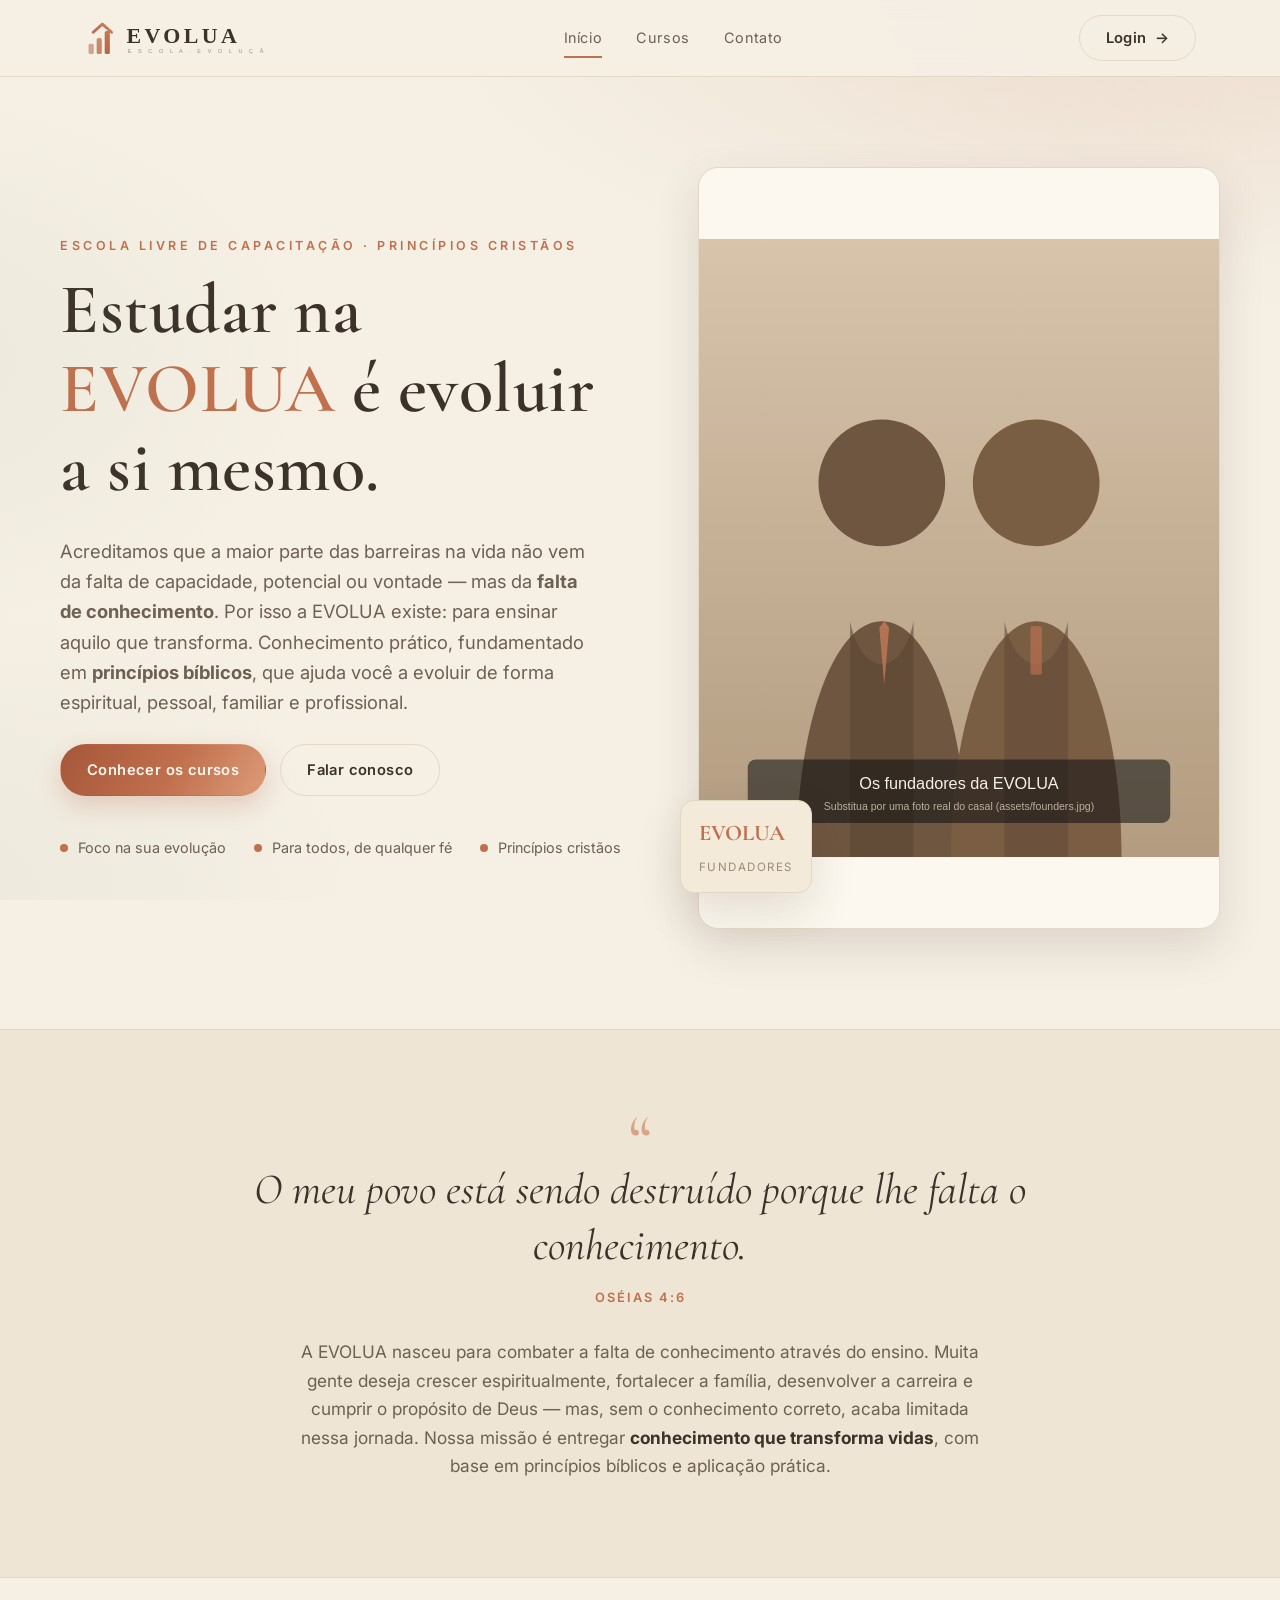
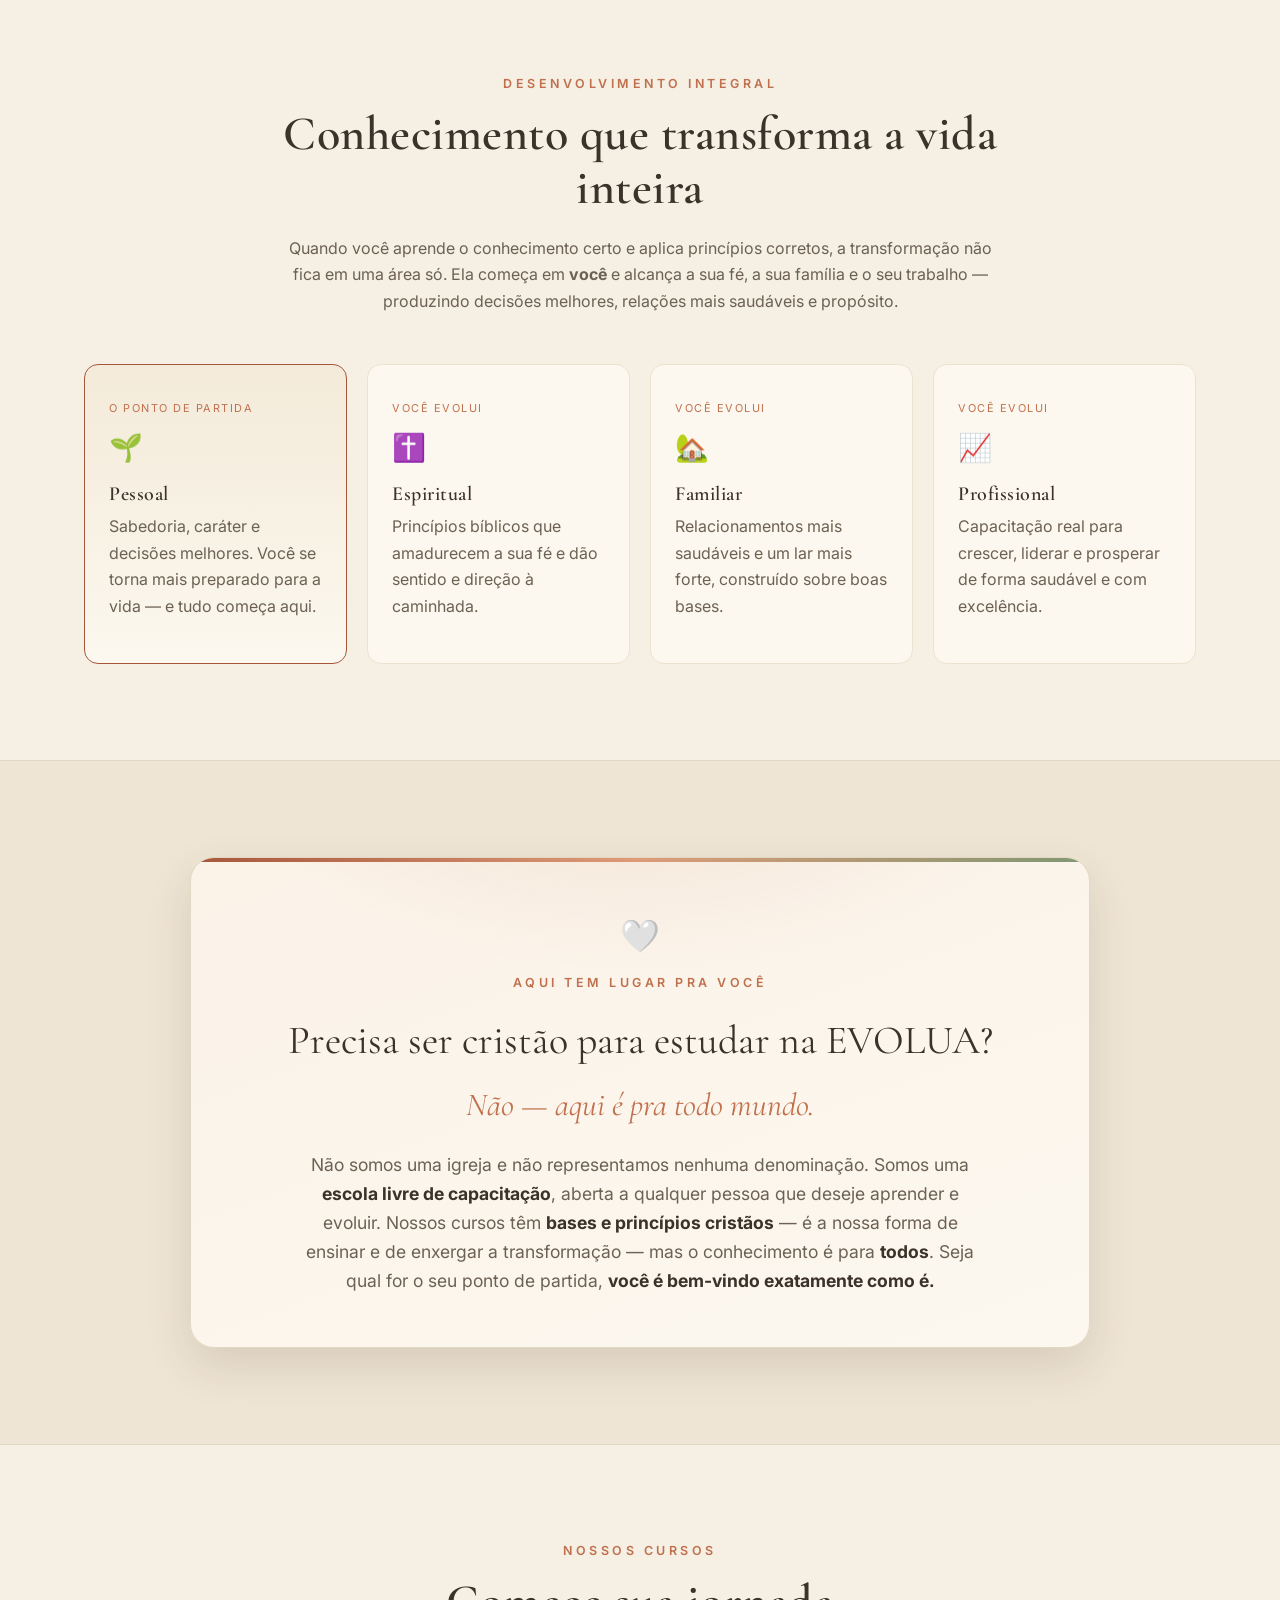
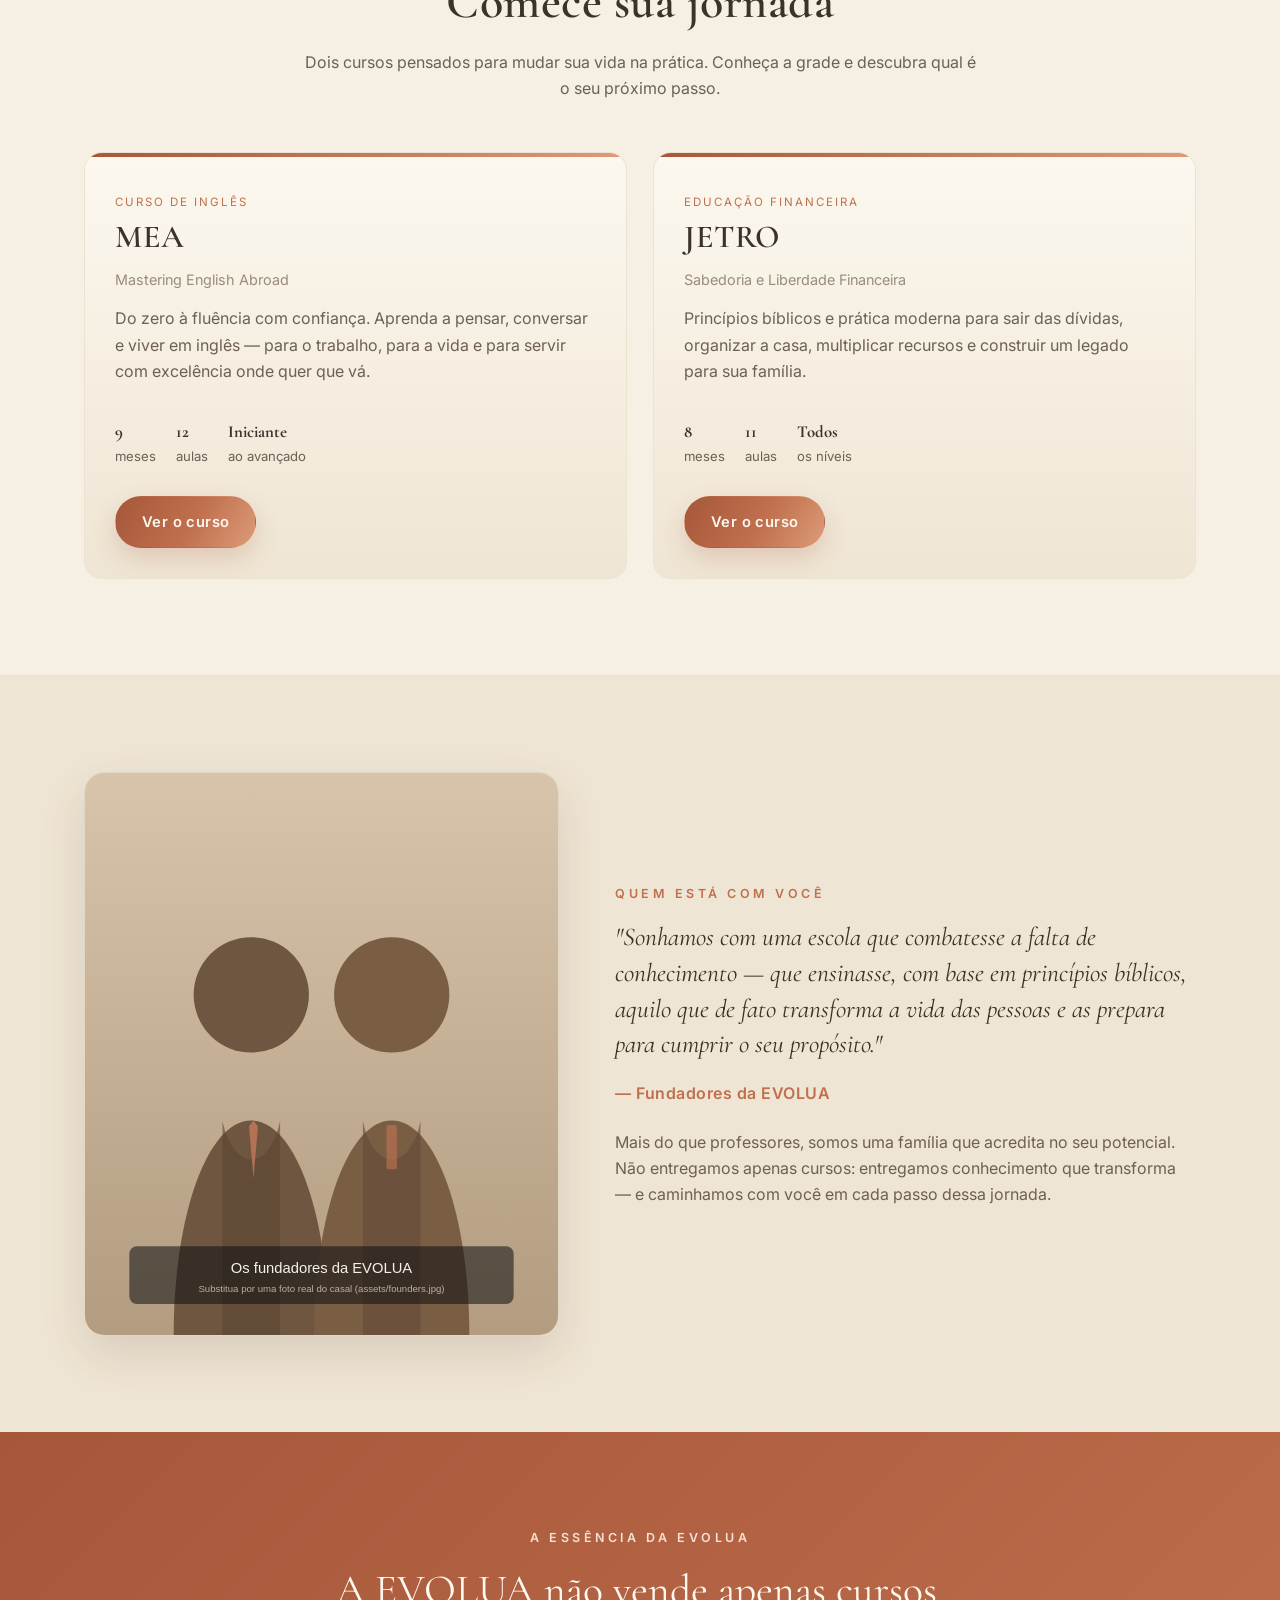
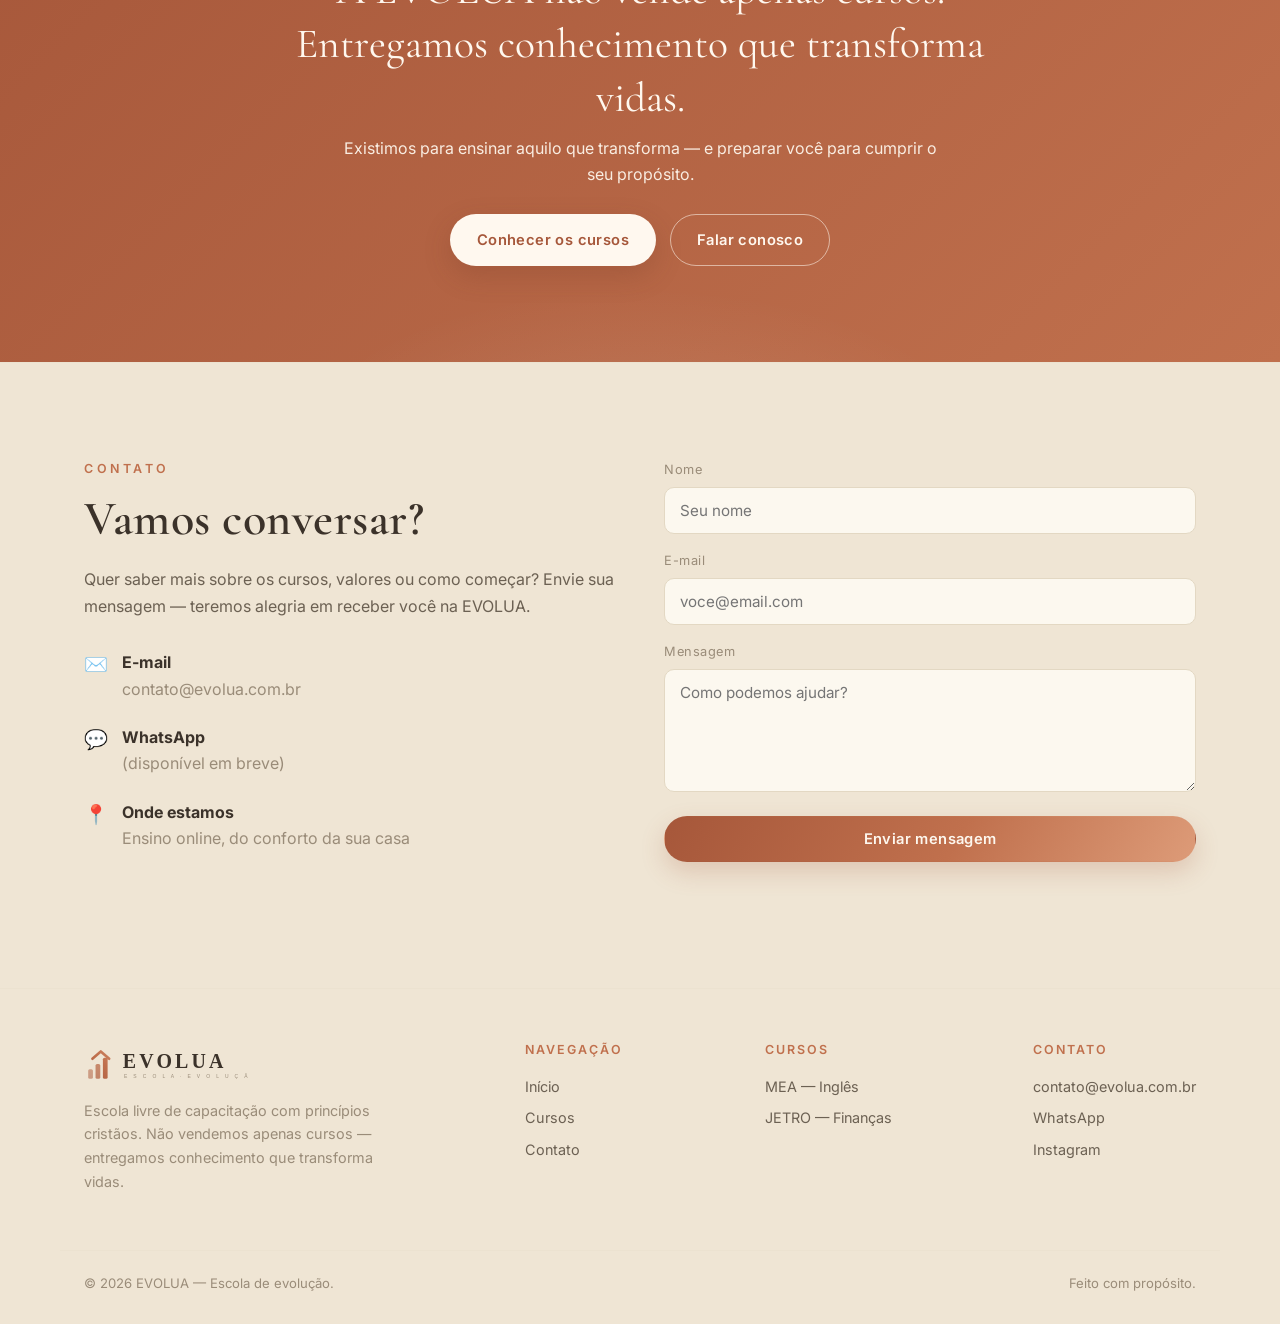
==== commit ccc01a01: "Reestrutura textos do site com base na essencia da marca EVOLUA - Foco central: conhecimento (base b" ====
--- a/index.html
+++ b/index.html
@@ -4,7 +4,7 @@
   <meta charset="UTF-8">
   <meta name="viewport" content="width=device-width, initial-scale=1.0">
   <title>EVOLUA — Escola de evolução</title>
-  <meta name="description" content="EVOLUA é uma escola com princípios cristãos dedicada à evolução do aluno: crescimento espiritual, familiar e profissional.">
+  <meta name="description" content="EVOLUA — escola livre de capacitação com princípios cristãos. Conhecimento prático que transforma vidas: evolução espiritual, pessoal, familiar e profissional.">
   <link rel="icon" href="assets/mark.svg" type="image/svg+xml">
   <link rel="preconnect" href="https://fonts.googleapis.com">
   <link rel="preconnect" href="https://fonts.gstatic.com" crossorigin>
@@ -18,14 +18,14 @@
   <section class="hero">
     <div class="wrap hero-grid">
       <div class="hero-text">
-        <div class="eyebrow">Escola de evolução · princípios cristãos</div>
+        <div class="eyebrow">Escola livre de capacitação · princípios cristãos</div>
         <h1>Estudar na <span>EVOLUA</span> é evoluir a si mesmo.</h1>
         <p class="lead">
-          A EVOLUA é uma escola feita para desenvolver pessoas. Não prometemos, em um único
-          curso, transformar todas as áreas da sua vida — fazemos algo mais profundo:
-          ensinamos conhecimentos e princípios que <b>evoluem você</b>. E quando você evolui,
-          essa mudança transborda naturalmente para a sua <b>família</b>, o seu <b>trabalho</b>
-          e a sua <b>fé</b>.
+          Acreditamos que a maior parte das barreiras na vida não vem da falta de capacidade,
+          potencial ou vontade — mas da <b>falta de conhecimento</b>. Por isso a EVOLUA existe:
+          para ensinar aquilo que transforma. Conhecimento prático, fundamentado em
+          <b>princípios bíblicos</b>, que ajuda você a evoluir de forma espiritual, pessoal,
+          familiar e profissional.
         </p>
         <div class="hero-cta">
           <a class="btn btn-gold" href="cursos.html">Conhecer os cursos</a>
@@ -50,41 +50,57 @@
     </div>
   </section>
 
+  <!-- ===================== VERSÍCULO / POR QUE EXISTIMOS ===================== -->
+  <section class="section verse-section">
+    <div class="wrap">
+      <div class="verse">
+        <span class="mark">&ldquo;</span>
+        <blockquote>O meu povo está sendo destruído porque lhe falta o conhecimento.</blockquote>
+        <div class="ref">Oséias 4:6</div>
+        <p class="exp">A EVOLUA nasceu para combater a falta de conhecimento através do ensino.
+        Muita gente deseja crescer espiritualmente, fortalecer a família, desenvolver a carreira
+        e cumprir o propósito de Deus — mas, sem o conhecimento correto, acaba limitada nessa
+        jornada. Nossa missão é entregar <b>conhecimento que transforma vidas</b>, com base em
+        princípios bíblicos e aplicação prática.</p>
+      </div>
+    </div>
+  </section>
+
   <!-- ===================== PILARES ===================== -->
-  <section class="section" style="background:var(--bg-soft); border-top:1px solid var(--line-soft); border-bottom:1px solid var(--line-soft);">
+  <section class="section">
     <div class="wrap">
       <div class="center" style="max-width:720px; margin:0 auto 50px;">
-        <div class="eyebrow">Nossa essência</div>
-        <h2>Tudo começa pela sua evolução</h2>
-        <p>Nenhum curso, sozinho, dá conta de toda a sua vida. O que fazemos é diferente:
-        ensinamos conhecimentos e princípios que desenvolvem <b>você</b>. E uma pessoa que
-        evolui leva essa mudança para todos os ambientes onde está.</p>
+        <div class="eyebrow">Desenvolvimento integral</div>
+        <h2>Conhecimento que transforma a vida inteira</h2>
+        <p>Quando você aprende o conhecimento certo e aplica princípios corretos, a transformação
+        não fica em uma área só. Ela começa em <b>você</b> e alcança a sua fé, a sua família e o
+        seu trabalho — produzindo decisões melhores, relações mais saudáveis e propósito.</p>
       </div>
       <div class="pillars">
         <div class="pillar source">
           <span class="tag-from">O ponto de partida</span>
           <div class="ico">🌱</div>
-          <h3>Em você</h3>
-          <p>Cada curso desenvolve suas habilidades, seu caráter e sua sabedoria. A evolução é,
-          antes de tudo, sua.</p>
+          <h3>Pessoal</h3>
+          <p>Sabedoria, caráter e decisões melhores. Você se torna mais preparado para a vida —
+          e tudo começa aqui.</p>
         </div>
         <div class="pillar">
-          <span class="tag-from">Transborda para</span>
+          <span class="tag-from">Você evolui</span>
+          <div class="ico">✝️</div>
+          <h3>Espiritual</h3>
+          <p>Princípios bíblicos que amadurecem a sua fé e dão sentido e direção à caminhada.</p>
+        </div>
+        <div class="pillar">
+          <span class="tag-from">Você evolui</span>
           <div class="ico">🏡</div>
-          <h3>Sua família</h3>
-          <p>Quando você cresce, suas relações em casa amadurecem e seu lar se fortalece.</p>
+          <h3>Familiar</h3>
+          <p>Relacionamentos mais saudáveis e um lar mais forte, construído sobre boas bases.</p>
         </div>
         <div class="pillar">
-          <span class="tag-from">Transborda para</span>
+          <span class="tag-from">Você evolui</span>
           <div class="ico">📈</div>
-          <h3>Seu trabalho</h3>
-          <p>A sua evolução aparece na carreira: mais preparo, mais oportunidades, mais excelência.</p>
-        </div>
-        <div class="pillar">
-          <span class="tag-from">Transborda para</span>
-          <div class="ico">✝️</div>
-          <h3>Sua fé</h3>
-          <p>Princípios que dão sentido e firmeza ao caminho, seja qual for o seu ponto de partida.</p>
+          <h3>Profissional</h3>
+          <p>Capacitação real para crescer, liderar e prosperar de forma saudável e com excelência.</p>
         </div>
       </div>
     </div>
@@ -98,11 +114,11 @@
         <div class="eyebrow">Aqui tem lugar pra você</div>
         <p class="q">Precisa ser cristão para estudar na EVOLUA?</p>
         <p class="big">Não — aqui é pra todo mundo.</p>
-        <p class="a">Você não precisa seguir a mesma fé para estudar e evoluir com a gente.
+        <p class="a">Não somos uma igreja e não representamos nenhuma denominação. Somos uma
+        <b>escola livre de capacitação</b>, aberta a qualquer pessoa que deseje aprender e evoluir.
         Nossos cursos têm <b>bases e princípios cristãos</b> — é a nossa forma de ensinar e de
-        enxergar a evolução — mas o conteúdo é para <b>todos</b>. Qualquer pessoa pode fazer,
-        vai aprender de verdade e crescer. Seja qual for o seu ponto de partida,
-        <b>você é bem-vindo exatamente como é.</b></p>
+        enxergar a transformação — mas o conhecimento é para <b>todos</b>. Seja qual for o seu
+        ponto de partida, <b>você é bem-vindo exatamente como é.</b></p>
       </div>
     </div>
   </section>
@@ -171,12 +187,26 @@
       </div>
       <div>
         <div class="eyebrow">Quem está com você</div>
-        <p class="quote">"Sonhamos com uma escola onde aprender e crescer caminhassem juntos —
-        onde cada aluno pudesse evoluir a si mesmo e ver essa mudança transbordar para tudo o
-        que ama, guiado por valores que permanecem."</p>
+        <p class="quote">"Sonhamos com uma escola que combatesse a falta de conhecimento —
+        que ensinasse, com base em princípios bíblicos, aquilo que de fato transforma a vida das
+        pessoas e as prepara para cumprir o seu propósito."</p>
         <div class="sign">— Fundadores da EVOLUA</div>
         <p style="margin-top:22px">Mais do que professores, somos uma família que acredita no seu potencial.
-        Estamos aqui para caminhar com você até a sua melhor versão.</p>
+        Não entregamos apenas cursos: entregamos conhecimento que transforma — e caminhamos com você
+        em cada passo dessa jornada.</p>
+      </div>
+    </div>
+  </section>
+
+  <!-- ===================== FAIXA DE CHAMADA ===================== -->
+  <section class="section cta-band">
+    <div class="wrap">
+      <div class="eyebrow" style="color:rgba(255,248,239,.85)">A essência da EVOLUA</div>
+      <p class="big">A EVOLUA não vende apenas cursos. Entregamos conhecimento que transforma vidas.</p>
+      <p>Existimos para ensinar aquilo que transforma — e preparar você para cumprir o seu propósito.</p>
+      <div class="hero-cta" style="justify-content:center">
+        <a class="btn btn-gold" href="cursos.html">Conhecer os cursos</a>
+        <a class="btn btn-ghost" href="#contato">Falar conosco</a>
       </div>
     </div>
   </section>
--- a/css/styles.css
+++ b/css/styles.css
@@ -162,6 +162,29 @@
 .welcome-card .a { font-size: 1.1rem; color: var(--text-soft); max-width: 680px; margin: 0 auto; }
 .welcome-card .a b { color: var(--text); }
 
+/* ---------- Versículo / por que existimos ---------- */
+.verse-section { background: var(--bg-soft); border-top: 1px solid var(--line); border-bottom: 1px solid var(--line); }
+.verse { text-align: center; max-width: 840px; margin: 0 auto; }
+.verse .mark { font-family: var(--serif); font-size: 4.5rem; color: var(--gold); line-height: .4; display: block; margin-bottom: 6px; opacity: .55; }
+.verse blockquote { font-family: var(--serif); font-style: italic; font-size: clamp(1.6rem, 3.6vw, 2.7rem); color: var(--text); margin: 0 0 14px; line-height: 1.3; }
+.verse .ref { color: var(--gold); font-weight: 600; letter-spacing: 2px; text-transform: uppercase; font-size: .8rem; }
+.verse .exp { margin: 30px auto 0; color: var(--text-soft); font-size: 1.08rem; max-width: 700px; }
+.verse .exp b { color: var(--text); }
+
+/* ---------- Faixa de chamada (frase-mãe) ---------- */
+.cta-band {
+  background:
+    radial-gradient(600px 300px at 50% 120%, rgba(255,248,239,.12), transparent 60%),
+    linear-gradient(135deg, var(--gold-deep), var(--gold));
+  text-align: center;
+}
+.cta-band h2 { color: #fff8ef; }
+.cta-band .big { font-family: var(--serif); font-size: clamp(1.6rem, 3.5vw, 2.6rem); color: #fff8ef; max-width: 760px; margin: 0 auto 10px; line-height: 1.3; }
+.cta-band p { color: rgba(255,248,239,.92); max-width: 620px; margin: 0 auto 26px; }
+.cta-band .btn-ghost { border-color: rgba(255,248,239,.55); color: #fff8ef; }
+.cta-band .btn-ghost:hover { background: rgba(255,248,239,.12); border-color: #fff8ef; color: #fff8ef; }
+.cta-band .btn-gold { background: #fff8ef; color: var(--gold-deep); box-shadow: 0 10px 26px rgba(120,60,40,.25); }
+
 /* ---------- Founders ---------- */
 .founders-grid { display: grid; grid-template-columns: .9fr 1.1fr; gap: 56px; align-items: center; }
 .founders-photo {
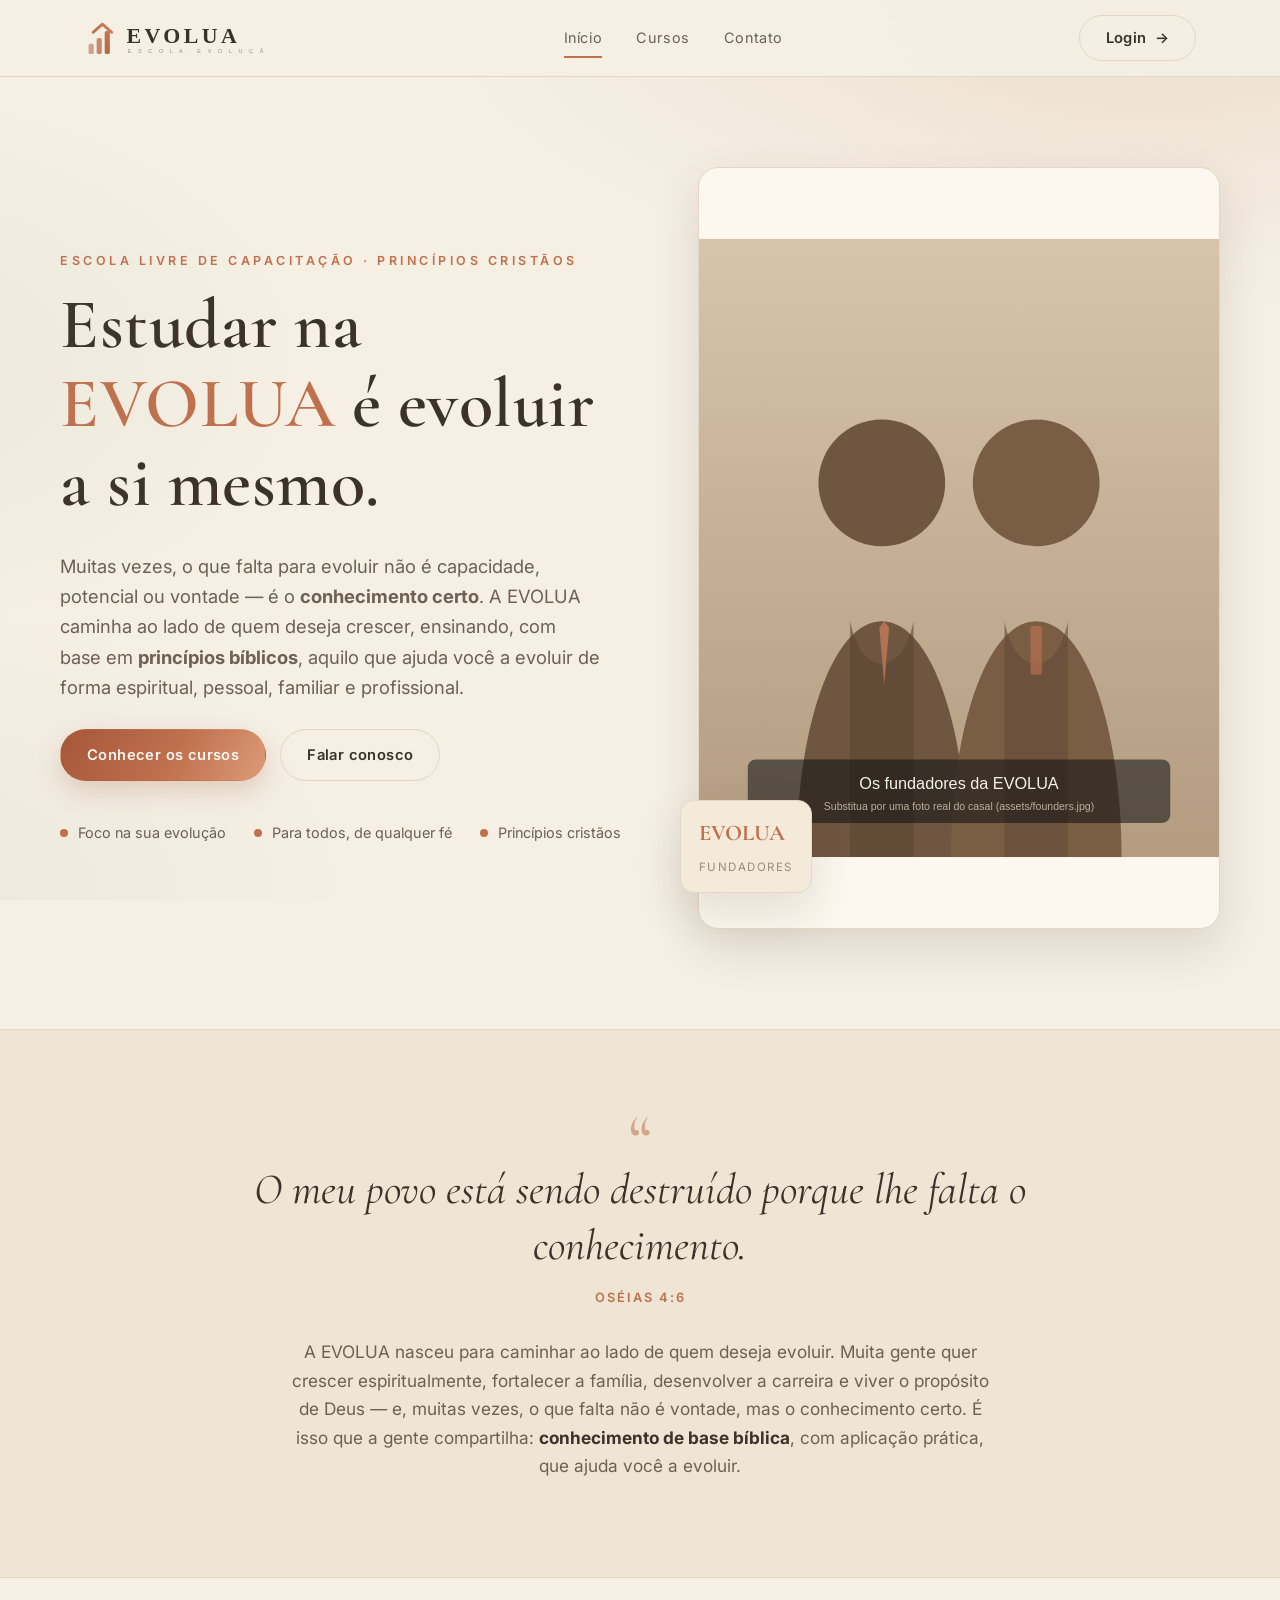
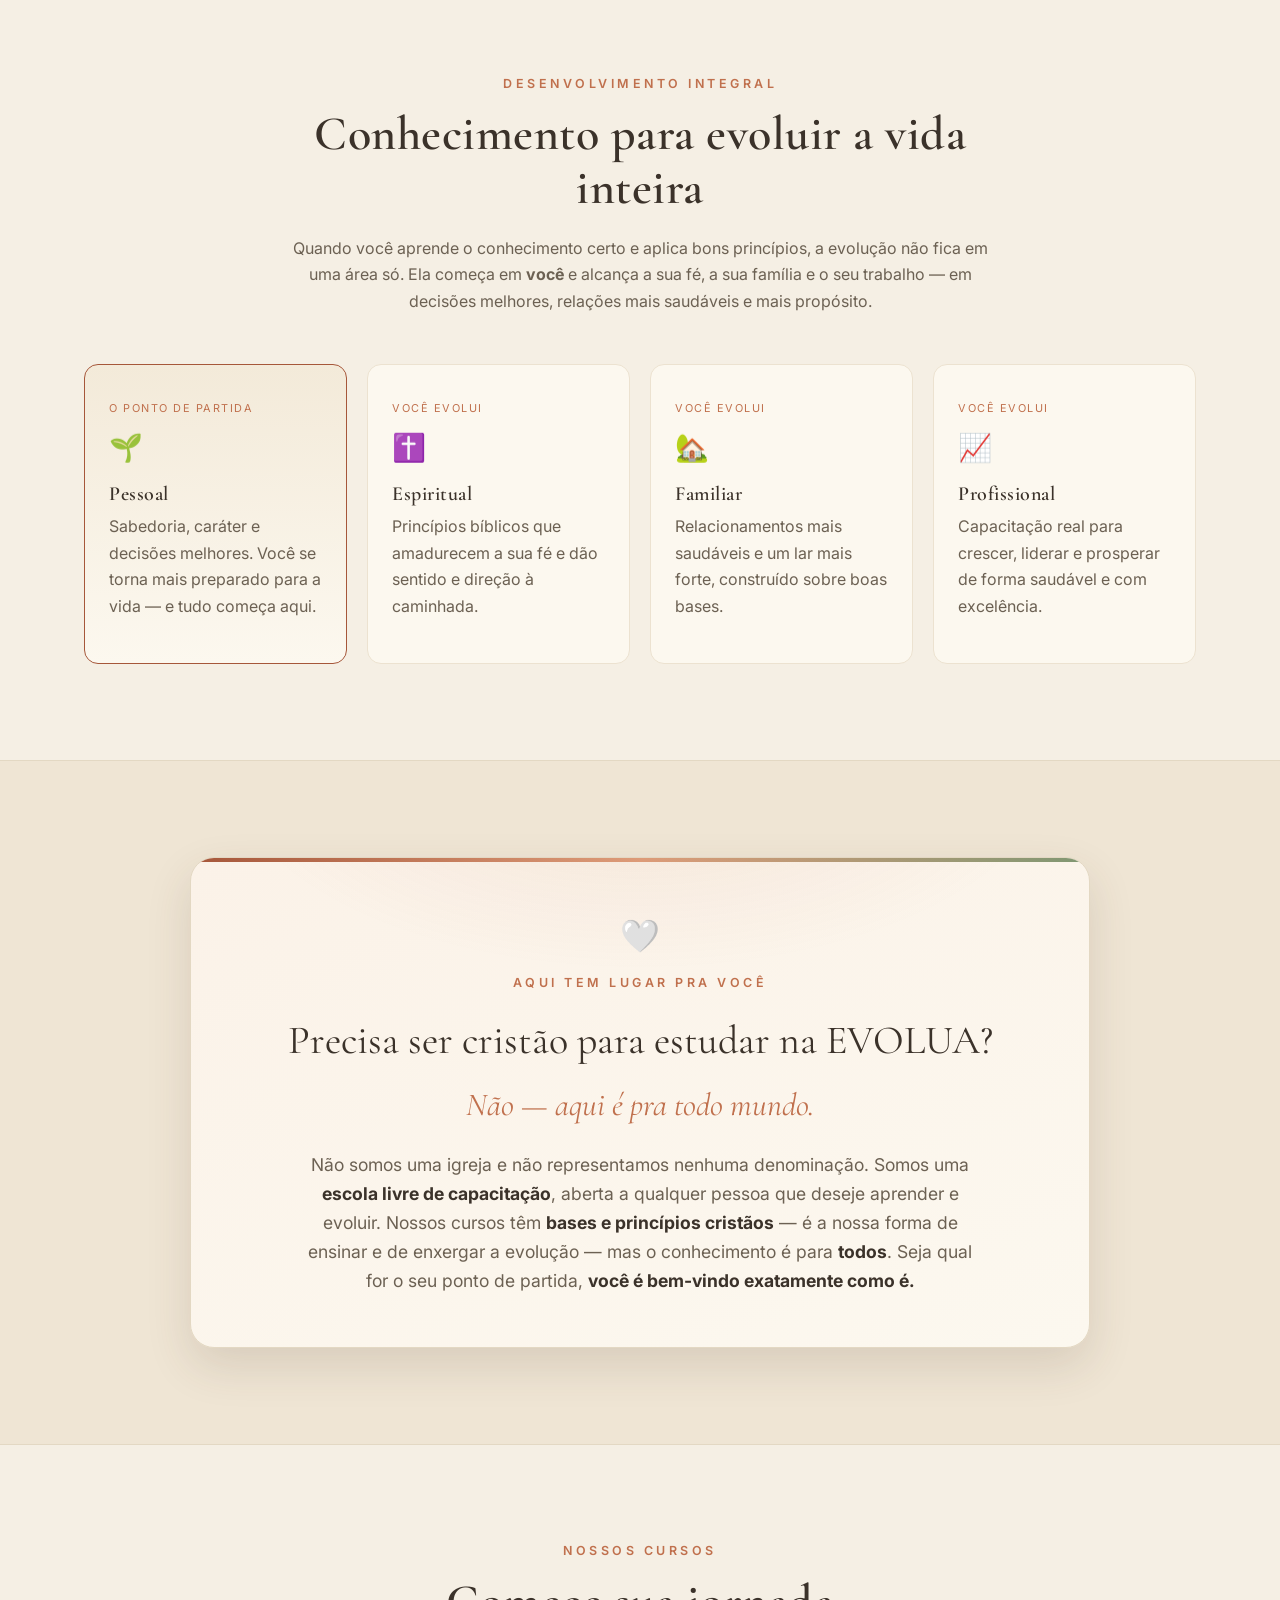
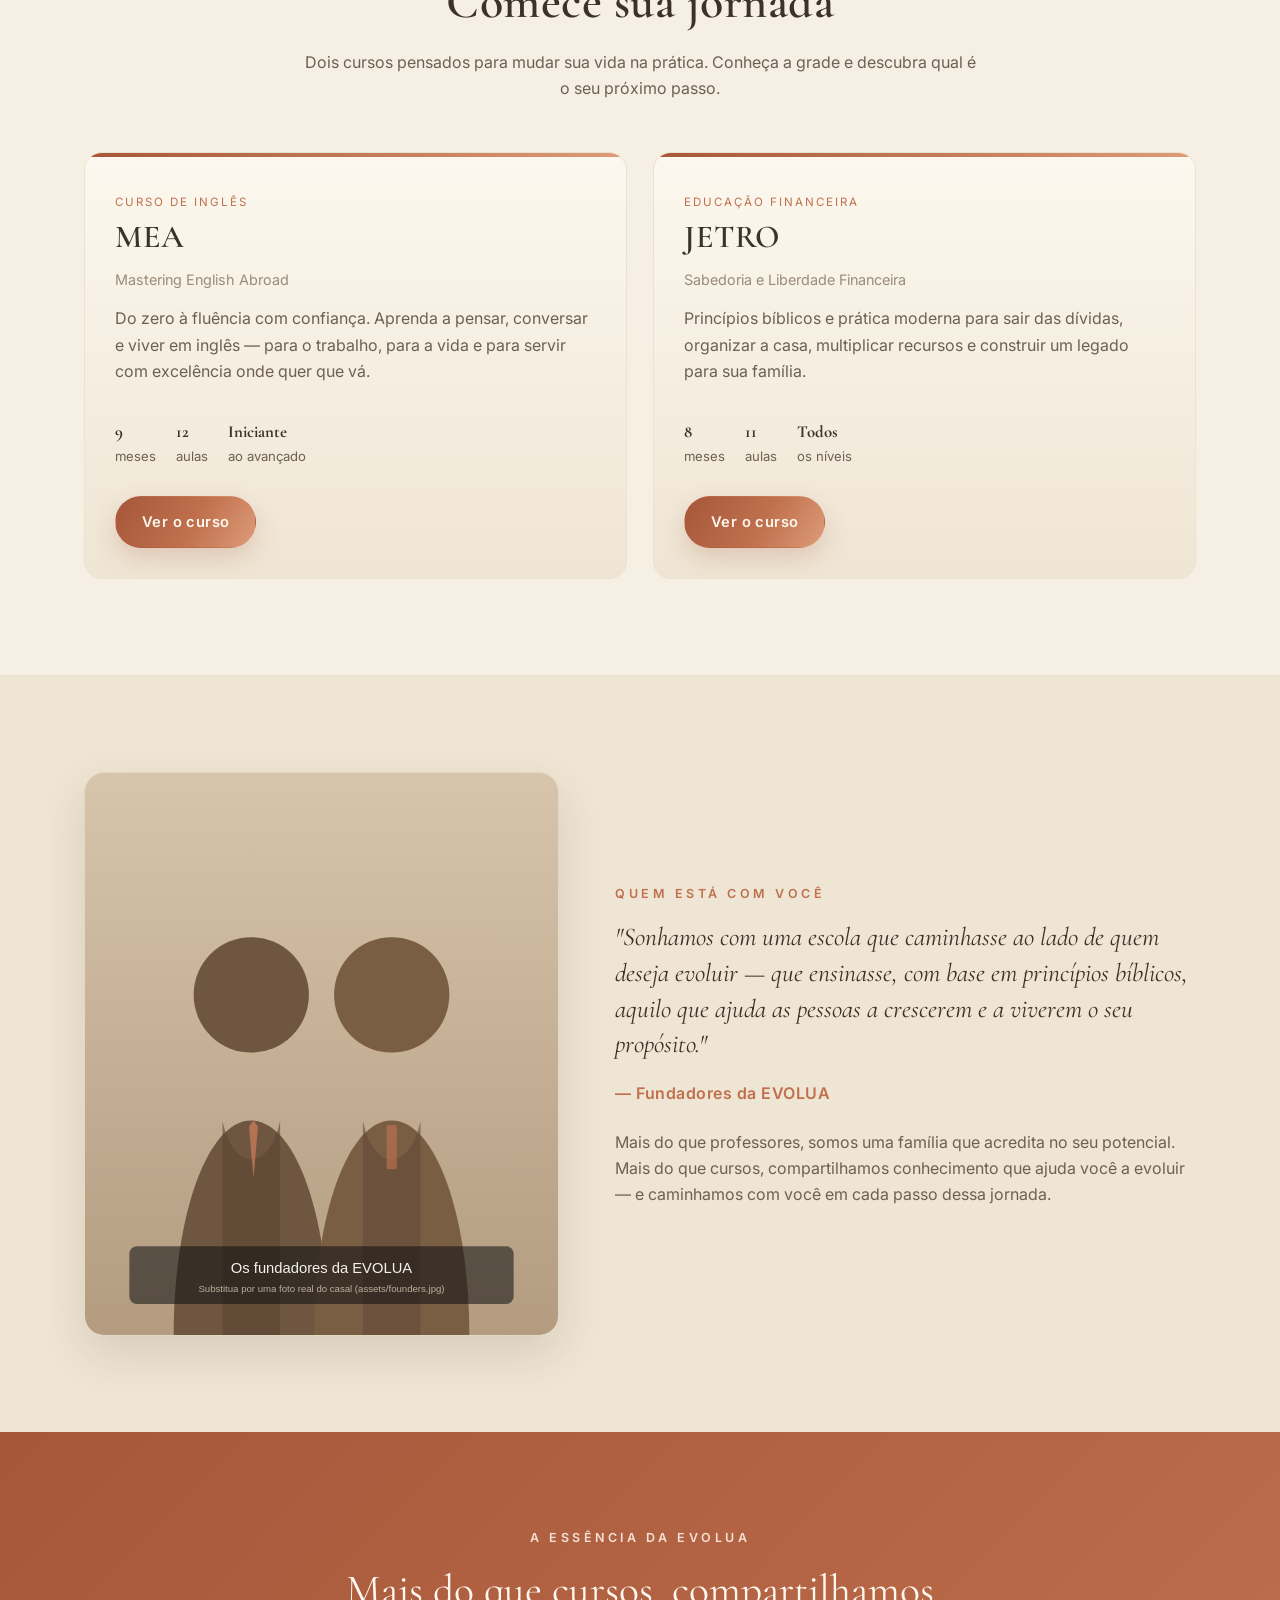
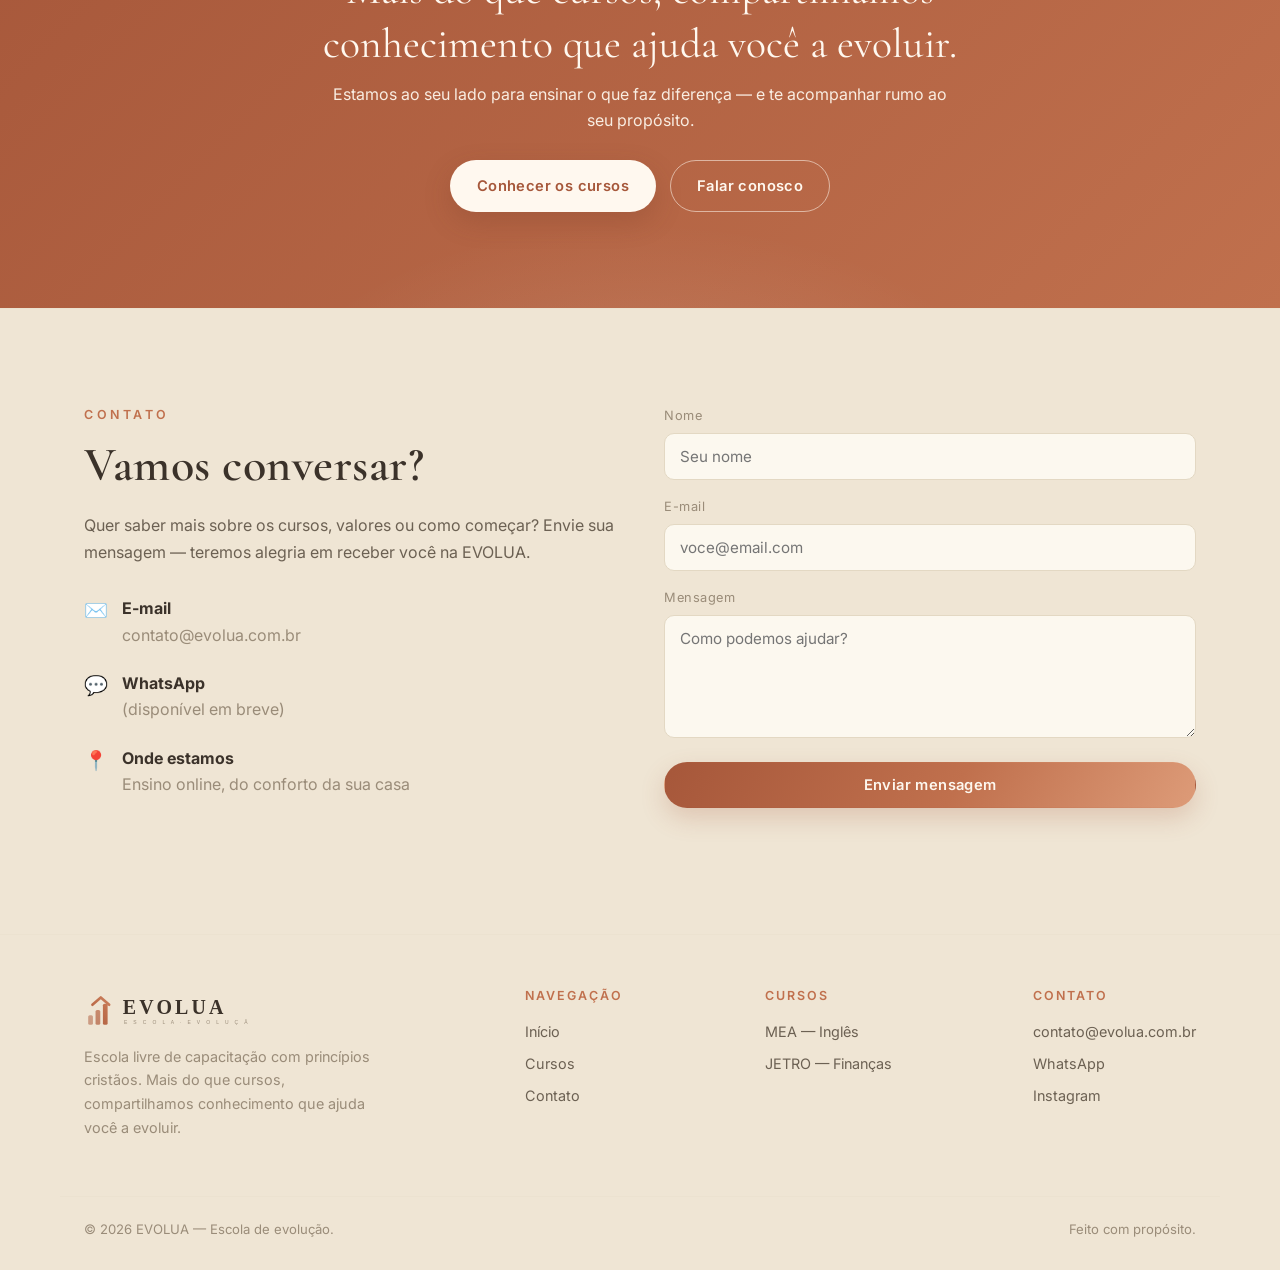
==== commit 3453acdf: "Suaviza textos: EVOLUA caminha ao lado de quem quer evoluir (sem combate); transforma -> evoluir - R" ====
--- a/index.html
+++ b/index.html
@@ -4,7 +4,7 @@
   <meta charset="UTF-8">
   <meta name="viewport" content="width=device-width, initial-scale=1.0">
   <title>EVOLUA — Escola de evolução</title>
-  <meta name="description" content="EVOLUA — escola livre de capacitação com princípios cristãos. Conhecimento prático que transforma vidas: evolução espiritual, pessoal, familiar e profissional.">
+  <meta name="description" content="EVOLUA — escola livre de capacitação com princípios cristãos. Conhecimento prático que ajuda você a evoluir: espiritual, pessoal, familiar e profissional.">
   <link rel="icon" href="assets/mark.svg" type="image/svg+xml">
   <link rel="preconnect" href="https://fonts.googleapis.com">
   <link rel="preconnect" href="https://fonts.gstatic.com" crossorigin>
@@ -21,11 +21,10 @@
         <div class="eyebrow">Escola livre de capacitação · princípios cristãos</div>
         <h1>Estudar na <span>EVOLUA</span> é evoluir a si mesmo.</h1>
         <p class="lead">
-          Acreditamos que a maior parte das barreiras na vida não vem da falta de capacidade,
-          potencial ou vontade — mas da <b>falta de conhecimento</b>. Por isso a EVOLUA existe:
-          para ensinar aquilo que transforma. Conhecimento prático, fundamentado em
-          <b>princípios bíblicos</b>, que ajuda você a evoluir de forma espiritual, pessoal,
-          familiar e profissional.
+          Muitas vezes, o que falta para evoluir não é capacidade, potencial ou vontade —
+          é o <b>conhecimento certo</b>. A EVOLUA caminha ao lado de quem deseja crescer,
+          ensinando, com base em <b>princípios bíblicos</b>, aquilo que ajuda você a evoluir
+          de forma espiritual, pessoal, familiar e profissional.
         </p>
         <div class="hero-cta">
           <a class="btn btn-gold" href="cursos.html">Conhecer os cursos</a>
@@ -57,11 +56,11 @@
         <span class="mark">&ldquo;</span>
         <blockquote>O meu povo está sendo destruído porque lhe falta o conhecimento.</blockquote>
         <div class="ref">Oséias 4:6</div>
-        <p class="exp">A EVOLUA nasceu para combater a falta de conhecimento através do ensino.
-        Muita gente deseja crescer espiritualmente, fortalecer a família, desenvolver a carreira
-        e cumprir o propósito de Deus — mas, sem o conhecimento correto, acaba limitada nessa
-        jornada. Nossa missão é entregar <b>conhecimento que transforma vidas</b>, com base em
-        princípios bíblicos e aplicação prática.</p>
+        <p class="exp">A EVOLUA nasceu para caminhar ao lado de quem deseja evoluir. Muita gente
+        quer crescer espiritualmente, fortalecer a família, desenvolver a carreira e viver o
+        propósito de Deus — e, muitas vezes, o que falta não é vontade, mas o conhecimento certo.
+        É isso que a gente compartilha: <b>conhecimento de base bíblica</b>, com aplicação prática,
+        que ajuda você a evoluir.</p>
       </div>
     </div>
   </section>
@@ -71,10 +70,10 @@
     <div class="wrap">
       <div class="center" style="max-width:720px; margin:0 auto 50px;">
         <div class="eyebrow">Desenvolvimento integral</div>
-        <h2>Conhecimento que transforma a vida inteira</h2>
-        <p>Quando você aprende o conhecimento certo e aplica princípios corretos, a transformação
-        não fica em uma área só. Ela começa em <b>você</b> e alcança a sua fé, a sua família e o
-        seu trabalho — produzindo decisões melhores, relações mais saudáveis e propósito.</p>
+        <h2>Conhecimento para evoluir a vida inteira</h2>
+        <p>Quando você aprende o conhecimento certo e aplica bons princípios, a evolução não fica
+        em uma área só. Ela começa em <b>você</b> e alcança a sua fé, a sua família e o seu
+        trabalho — em decisões melhores, relações mais saudáveis e mais propósito.</p>
       </div>
       <div class="pillars">
         <div class="pillar source">
@@ -117,7 +116,7 @@
         <p class="a">Não somos uma igreja e não representamos nenhuma denominação. Somos uma
         <b>escola livre de capacitação</b>, aberta a qualquer pessoa que deseje aprender e evoluir.
         Nossos cursos têm <b>bases e princípios cristãos</b> — é a nossa forma de ensinar e de
-        enxergar a transformação — mas o conhecimento é para <b>todos</b>. Seja qual for o seu
+        enxergar a evolução — mas o conhecimento é para <b>todos</b>. Seja qual for o seu
         ponto de partida, <b>você é bem-vindo exatamente como é.</b></p>
       </div>
     </div>
@@ -187,13 +186,13 @@
       </div>
       <div>
         <div class="eyebrow">Quem está com você</div>
-        <p class="quote">"Sonhamos com uma escola que combatesse a falta de conhecimento —
-        que ensinasse, com base em princípios bíblicos, aquilo que de fato transforma a vida das
-        pessoas e as prepara para cumprir o seu propósito."</p>
+        <p class="quote">"Sonhamos com uma escola que caminhasse ao lado de quem deseja evoluir —
+        que ensinasse, com base em princípios bíblicos, aquilo que ajuda as pessoas a crescerem e
+        a viverem o seu propósito."</p>
         <div class="sign">— Fundadores da EVOLUA</div>
         <p style="margin-top:22px">Mais do que professores, somos uma família que acredita no seu potencial.
-        Não entregamos apenas cursos: entregamos conhecimento que transforma — e caminhamos com você
-        em cada passo dessa jornada.</p>
+        Mais do que cursos, compartilhamos conhecimento que ajuda você a evoluir — e caminhamos com
+        você em cada passo dessa jornada.</p>
       </div>
     </div>
   </section>
@@ -202,8 +201,8 @@
   <section class="section cta-band">
     <div class="wrap">
       <div class="eyebrow" style="color:rgba(255,248,239,.85)">A essência da EVOLUA</div>
-      <p class="big">A EVOLUA não vende apenas cursos. Entregamos conhecimento que transforma vidas.</p>
-      <p>Existimos para ensinar aquilo que transforma — e preparar você para cumprir o seu propósito.</p>
+      <p class="big">Mais do que cursos, compartilhamos conhecimento que ajuda você a evoluir.</p>
+      <p>Estamos ao seu lado para ensinar o que faz diferença — e te acompanhar rumo ao seu propósito.</p>
       <div class="hero-cta" style="justify-content:center">
         <a class="btn btn-gold" href="cursos.html">Conhecer os cursos</a>
         <a class="btn btn-ghost" href="#contato">Falar conosco</a>
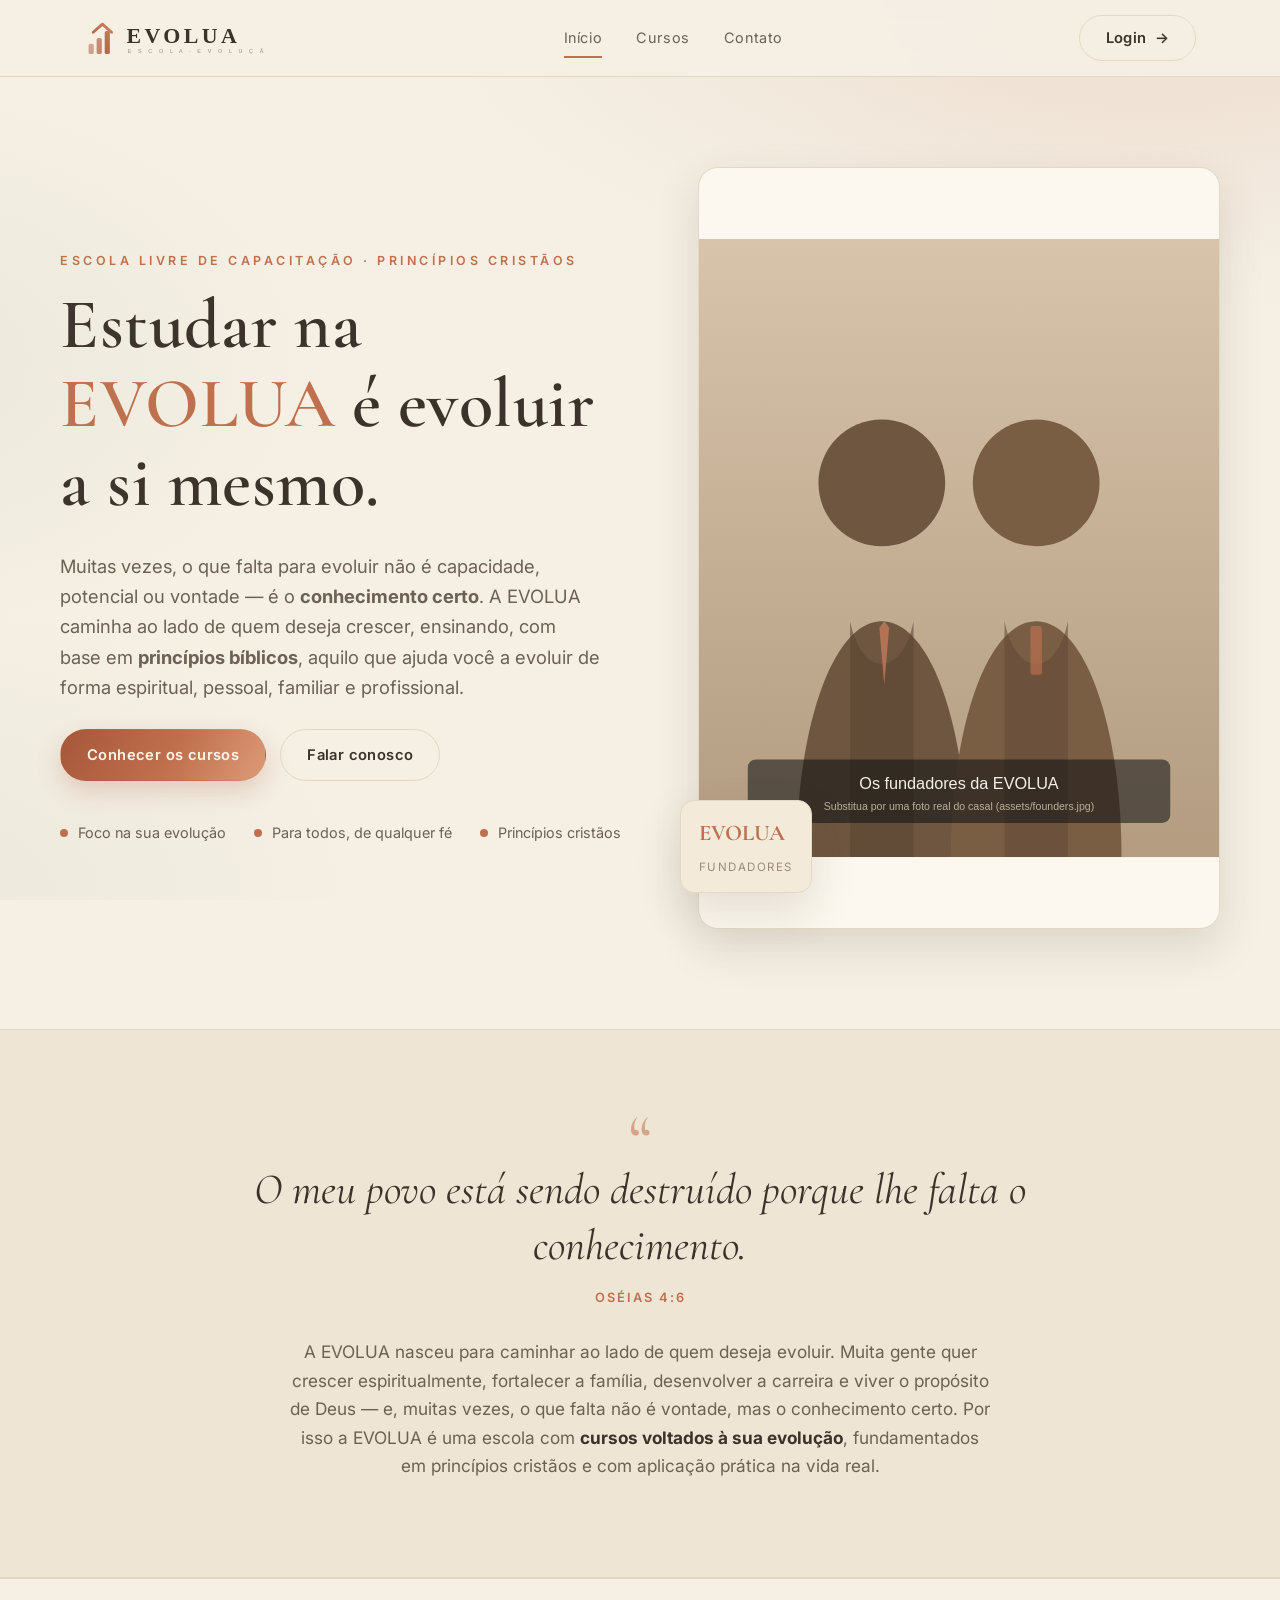
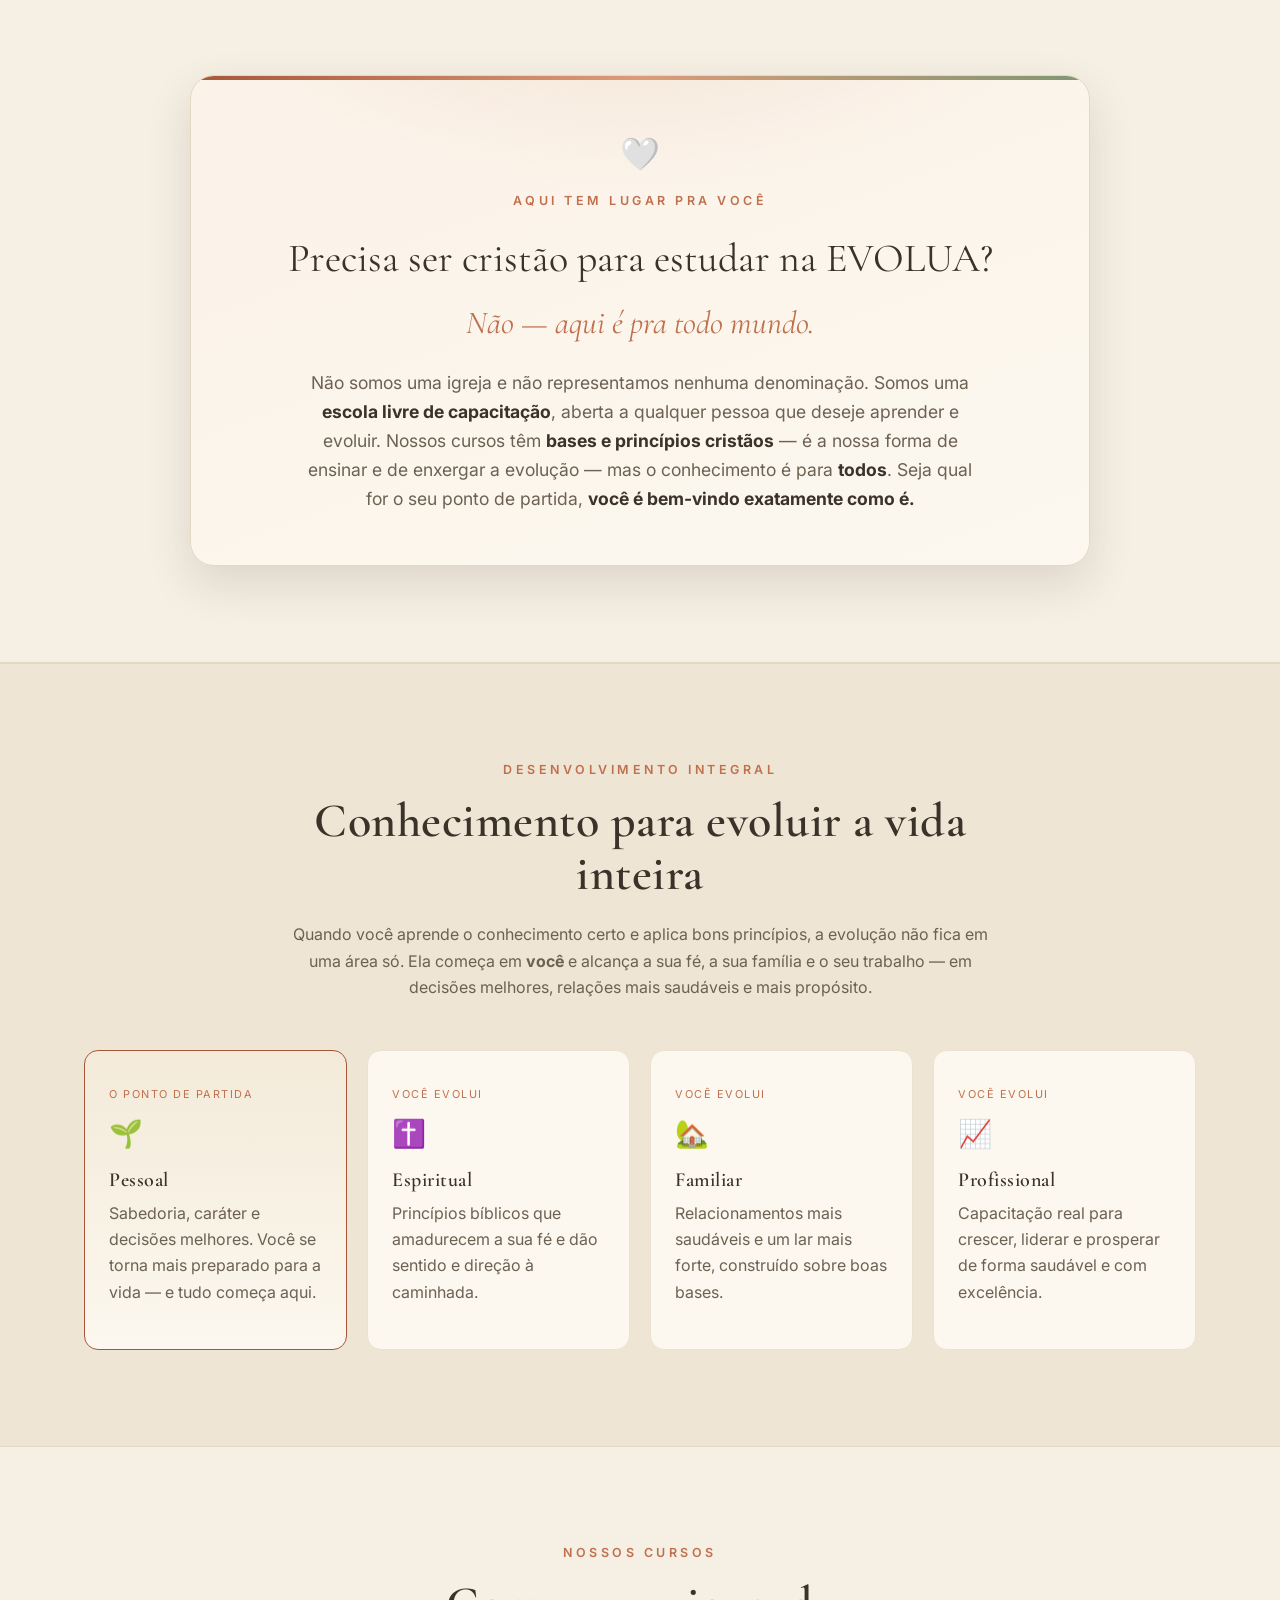
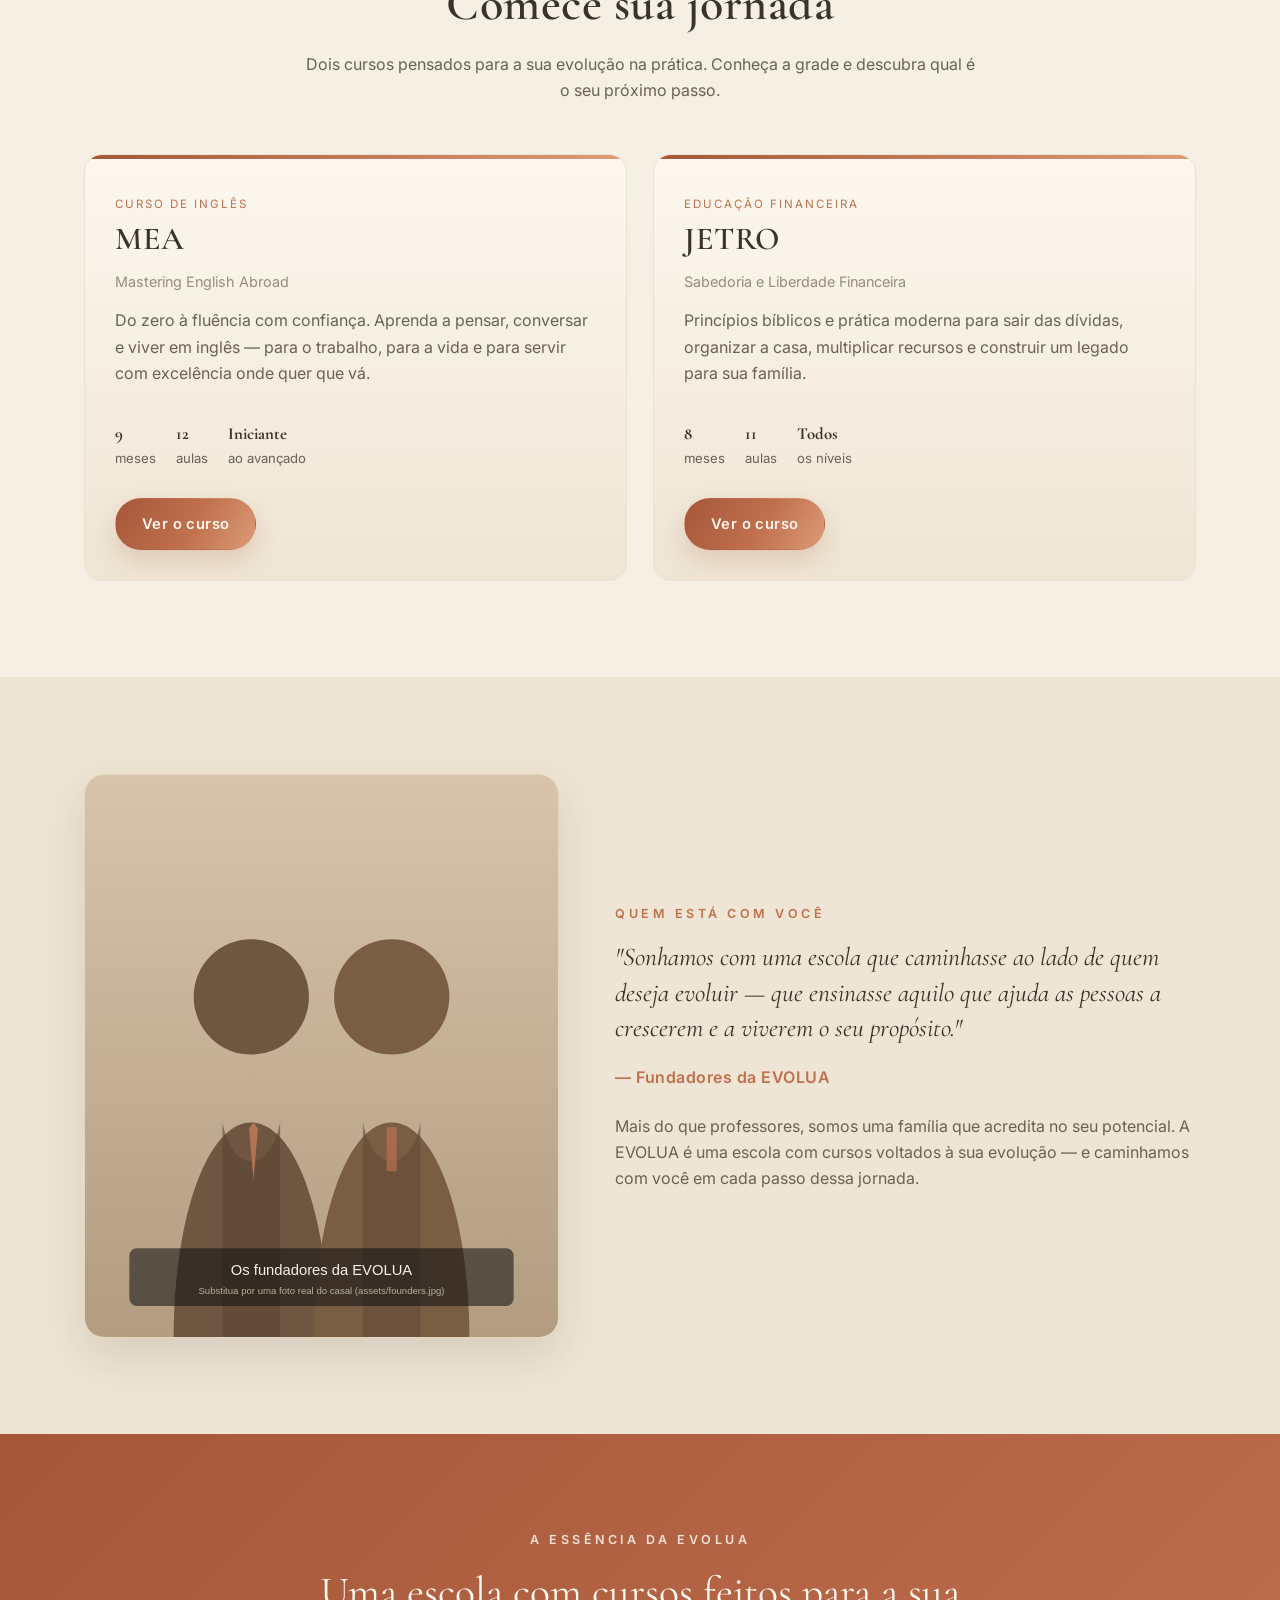
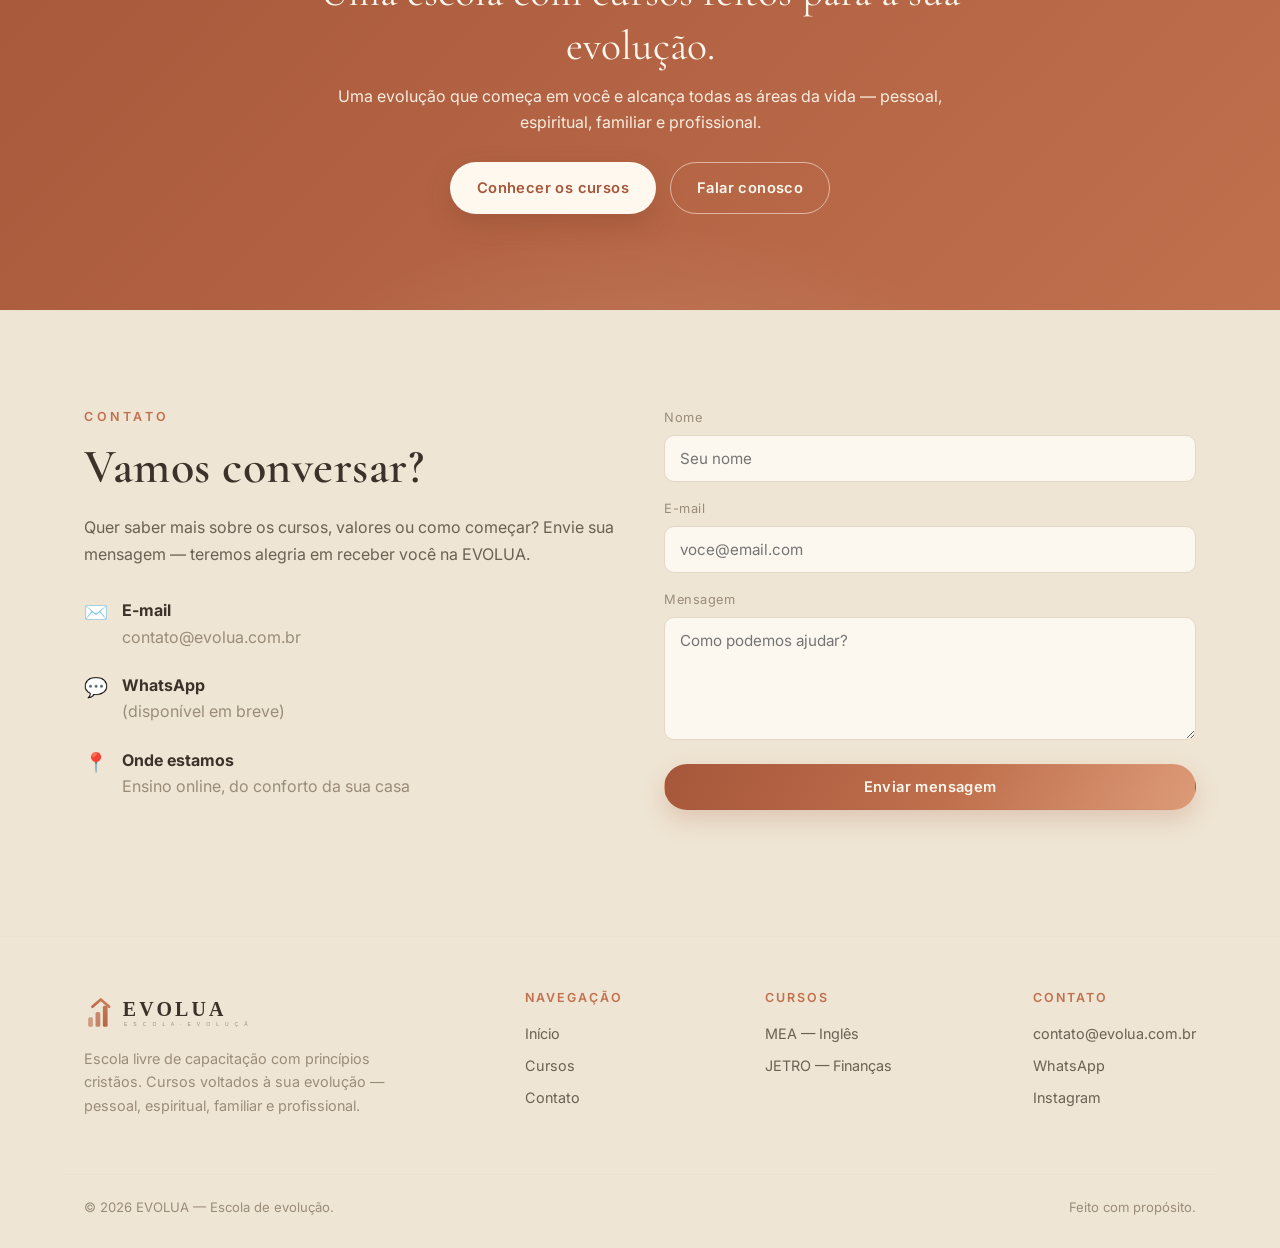
==== commit 4016011a: "Move boas-vindas acima dos pilares; ajusta fala dos fundadores e faixa-mae - Secao "aqui tem lugar p" ====
--- a/index.html
+++ b/index.html
@@ -59,48 +59,8 @@
         <p class="exp">A EVOLUA nasceu para caminhar ao lado de quem deseja evoluir. Muita gente
         quer crescer espiritualmente, fortalecer a família, desenvolver a carreira e viver o
         propósito de Deus — e, muitas vezes, o que falta não é vontade, mas o conhecimento certo.
-        É isso que a gente compartilha: <b>conhecimento de base bíblica</b>, com aplicação prática,
-        que ajuda você a evoluir.</p>
-      </div>
-    </div>
-  </section>
-
-  <!-- ===================== PILARES ===================== -->
-  <section class="section">
-    <div class="wrap">
-      <div class="center" style="max-width:720px; margin:0 auto 50px;">
-        <div class="eyebrow">Desenvolvimento integral</div>
-        <h2>Conhecimento para evoluir a vida inteira</h2>
-        <p>Quando você aprende o conhecimento certo e aplica bons princípios, a evolução não fica
-        em uma área só. Ela começa em <b>você</b> e alcança a sua fé, a sua família e o seu
-        trabalho — em decisões melhores, relações mais saudáveis e mais propósito.</p>
-      </div>
-      <div class="pillars">
-        <div class="pillar source">
-          <span class="tag-from">O ponto de partida</span>
-          <div class="ico">🌱</div>
-          <h3>Pessoal</h3>
-          <p>Sabedoria, caráter e decisões melhores. Você se torna mais preparado para a vida —
-          e tudo começa aqui.</p>
-        </div>
-        <div class="pillar">
-          <span class="tag-from">Você evolui</span>
-          <div class="ico">✝️</div>
-          <h3>Espiritual</h3>
-          <p>Princípios bíblicos que amadurecem a sua fé e dão sentido e direção à caminhada.</p>
-        </div>
-        <div class="pillar">
-          <span class="tag-from">Você evolui</span>
-          <div class="ico">🏡</div>
-          <h3>Familiar</h3>
-          <p>Relacionamentos mais saudáveis e um lar mais forte, construído sobre boas bases.</p>
-        </div>
-        <div class="pillar">
-          <span class="tag-from">Você evolui</span>
-          <div class="ico">📈</div>
-          <h3>Profissional</h3>
-          <p>Capacitação real para crescer, liderar e prosperar de forma saudável e com excelência.</p>
-        </div>
+        Por isso a EVOLUA é uma escola com <b>cursos voltados à sua evolução</b>, fundamentados em
+        princípios cristãos e com aplicação prática na vida real.</p>
       </div>
     </div>
   </section>
@@ -122,13 +82,53 @@
     </div>
   </section>
 
+  <!-- ===================== PILARES ===================== -->
+  <section class="section" style="background:var(--bg-soft); border-top:1px solid var(--line); border-bottom:1px solid var(--line);">
+    <div class="wrap">
+      <div class="center" style="max-width:720px; margin:0 auto 50px;">
+        <div class="eyebrow">Desenvolvimento integral</div>
+        <h2>Conhecimento para evoluir a vida inteira</h2>
+        <p>Quando você aprende o conhecimento certo e aplica bons princípios, a evolução não fica
+        em uma área só. Ela começa em <b>você</b> e alcança a sua fé, a sua família e o seu
+        trabalho — em decisões melhores, relações mais saudáveis e mais propósito.</p>
+      </div>
+      <div class="pillars">
+        <div class="pillar source">
+          <span class="tag-from">O ponto de partida</span>
+          <div class="ico">🌱</div>
+          <h3>Pessoal</h3>
+          <p>Sabedoria, caráter e decisões melhores. Você se torna mais preparado para a vida —
+          e tudo começa aqui.</p>
+        </div>
+        <div class="pillar">
+          <span class="tag-from">Você evolui</span>
+          <div class="ico">✝️</div>
+          <h3>Espiritual</h3>
+          <p>Princípios bíblicos que amadurecem a sua fé e dão sentido e direção à caminhada.</p>
+        </div>
+        <div class="pillar">
+          <span class="tag-from">Você evolui</span>
+          <div class="ico">🏡</div>
+          <h3>Familiar</h3>
+          <p>Relacionamentos mais saudáveis e um lar mais forte, construído sobre boas bases.</p>
+        </div>
+        <div class="pillar">
+          <span class="tag-from">Você evolui</span>
+          <div class="ico">📈</div>
+          <h3>Profissional</h3>
+          <p>Capacitação real para crescer, liderar e prosperar de forma saudável e com excelência.</p>
+        </div>
+      </div>
+    </div>
+  </section>
+
   <!-- ===================== CURSOS (PRÉVIA) ===================== -->
   <section class="section" id="cursos-previa">
     <div class="wrap">
       <div class="center" style="max-width:680px; margin:0 auto 50px;">
         <div class="eyebrow">Nossos cursos</div>
         <h2>Comece sua jornada</h2>
-        <p>Dois cursos pensados para mudar sua vida na prática. Conheça a grade e descubra qual é o seu próximo passo.</p>
+        <p>Dois cursos pensados para a sua evolução na prática. Conheça a grade e descubra qual é o seu próximo passo.</p>
       </div>
       <div class="courses-grid">
 
@@ -187,12 +187,11 @@
       <div>
         <div class="eyebrow">Quem está com você</div>
         <p class="quote">"Sonhamos com uma escola que caminhasse ao lado de quem deseja evoluir —
-        que ensinasse, com base em princípios bíblicos, aquilo que ajuda as pessoas a crescerem e
-        a viverem o seu propósito."</p>
+        que ensinasse aquilo que ajuda as pessoas a crescerem e a viverem o seu propósito."</p>
         <div class="sign">— Fundadores da EVOLUA</div>
         <p style="margin-top:22px">Mais do que professores, somos uma família que acredita no seu potencial.
-        Mais do que cursos, compartilhamos conhecimento que ajuda você a evoluir — e caminhamos com
-        você em cada passo dessa jornada.</p>
+        A EVOLUA é uma escola com cursos voltados à sua evolução — e caminhamos com você em cada
+        passo dessa jornada.</p>
       </div>
     </div>
   </section>
@@ -201,8 +200,8 @@
   <section class="section cta-band">
     <div class="wrap">
       <div class="eyebrow" style="color:rgba(255,248,239,.85)">A essência da EVOLUA</div>
-      <p class="big">Mais do que cursos, compartilhamos conhecimento que ajuda você a evoluir.</p>
-      <p>Estamos ao seu lado para ensinar o que faz diferença — e te acompanhar rumo ao seu propósito.</p>
+      <p class="big">Uma escola com cursos feitos para a sua evolução.</p>
+      <p>Uma evolução que começa em você e alcança todas as áreas da vida — pessoal, espiritual, familiar e profissional.</p>
       <div class="hero-cta" style="justify-content:center">
         <a class="btn btn-gold" href="cursos.html">Conhecer os cursos</a>
         <a class="btn btn-ghost" href="#contato">Falar conosco</a>
--- a/css/styles.css
+++ b/css/styles.css
@@ -143,7 +143,7 @@
 .pillar .tag-from { display: inline-block; font-size: .68rem; letter-spacing: 1.5px; text-transform: uppercase; color: var(--gold); margin-bottom: 8px; }
 
 /* ---------- Boas-vindas / inclusão (pergunta em destaque) ---------- */
-.welcome { background: var(--bg-soft); border-top: 1px solid var(--line); border-bottom: 1px solid var(--line); }
+.welcome { background: var(--bg); border-top: 1px solid var(--line); border-bottom: 1px solid var(--line); }
 .welcome-card {
   max-width: 900px; margin: 0 auto; text-align: center;
   background:
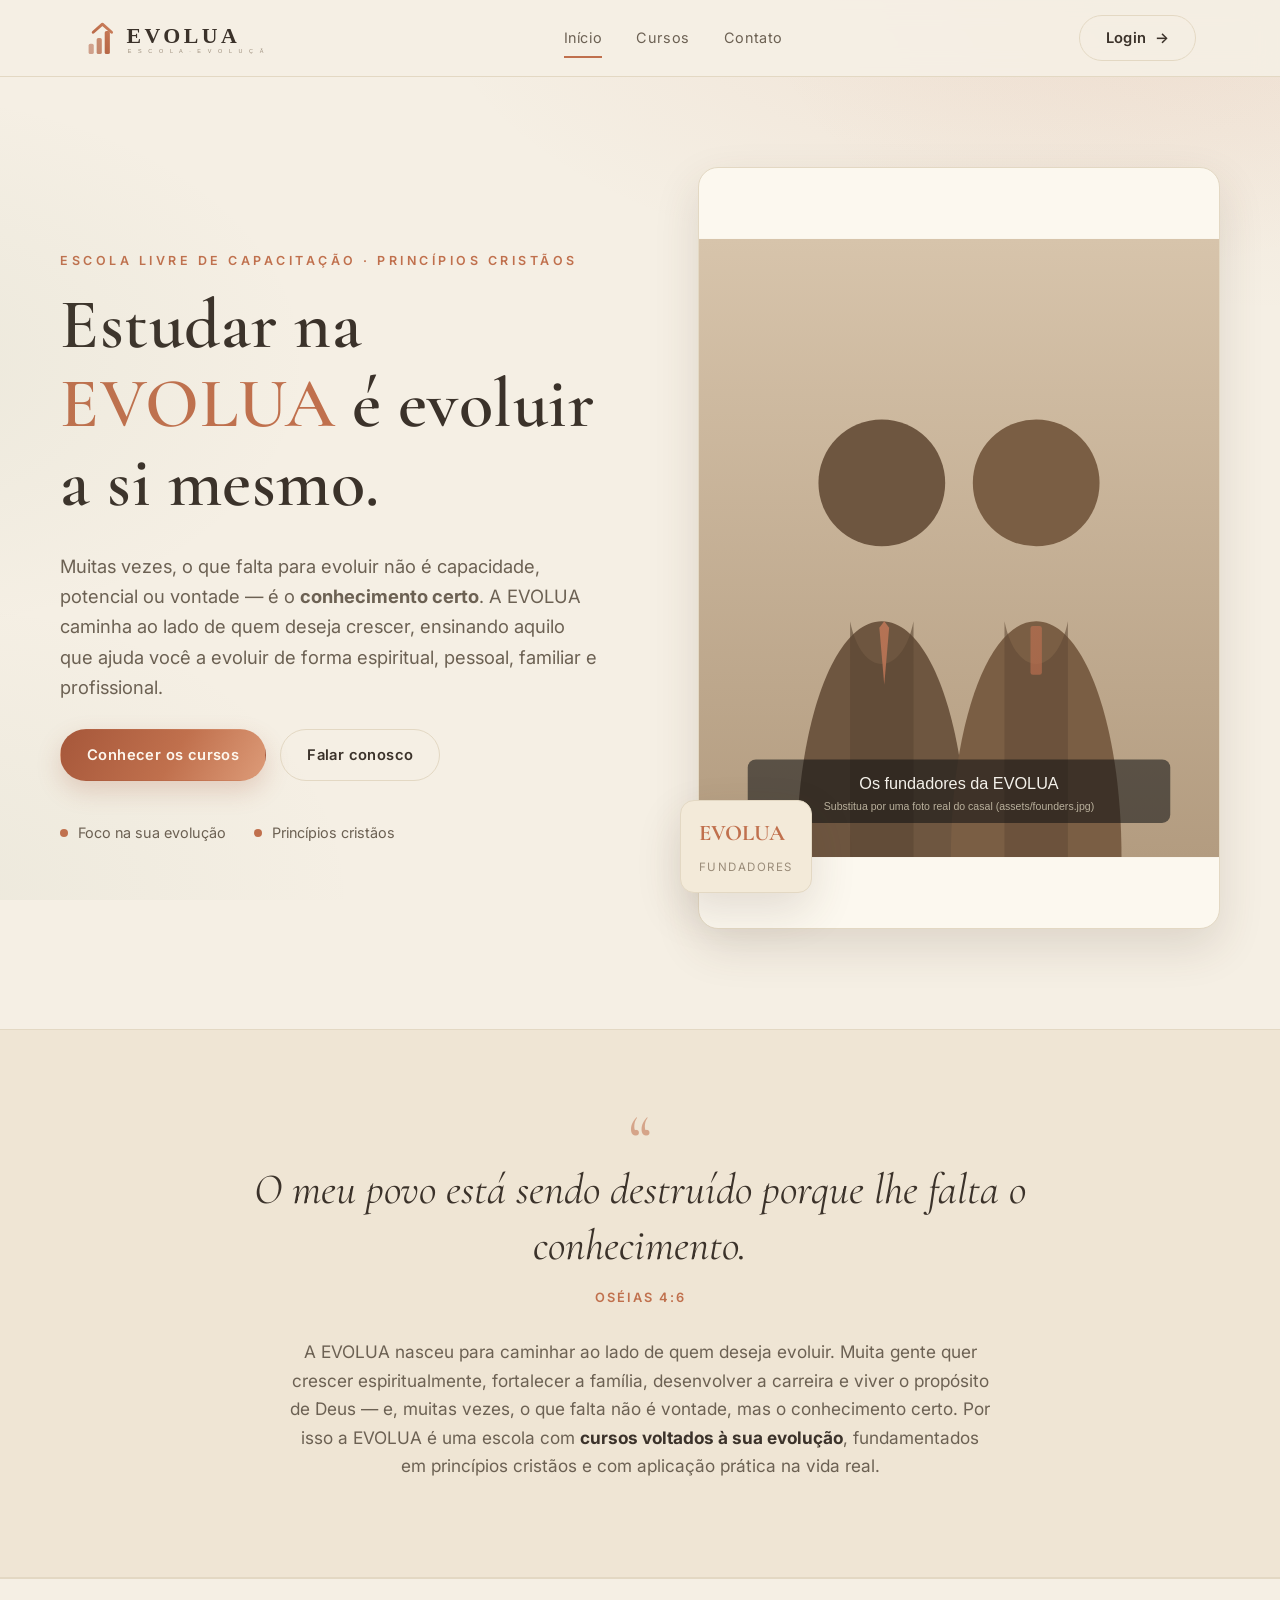
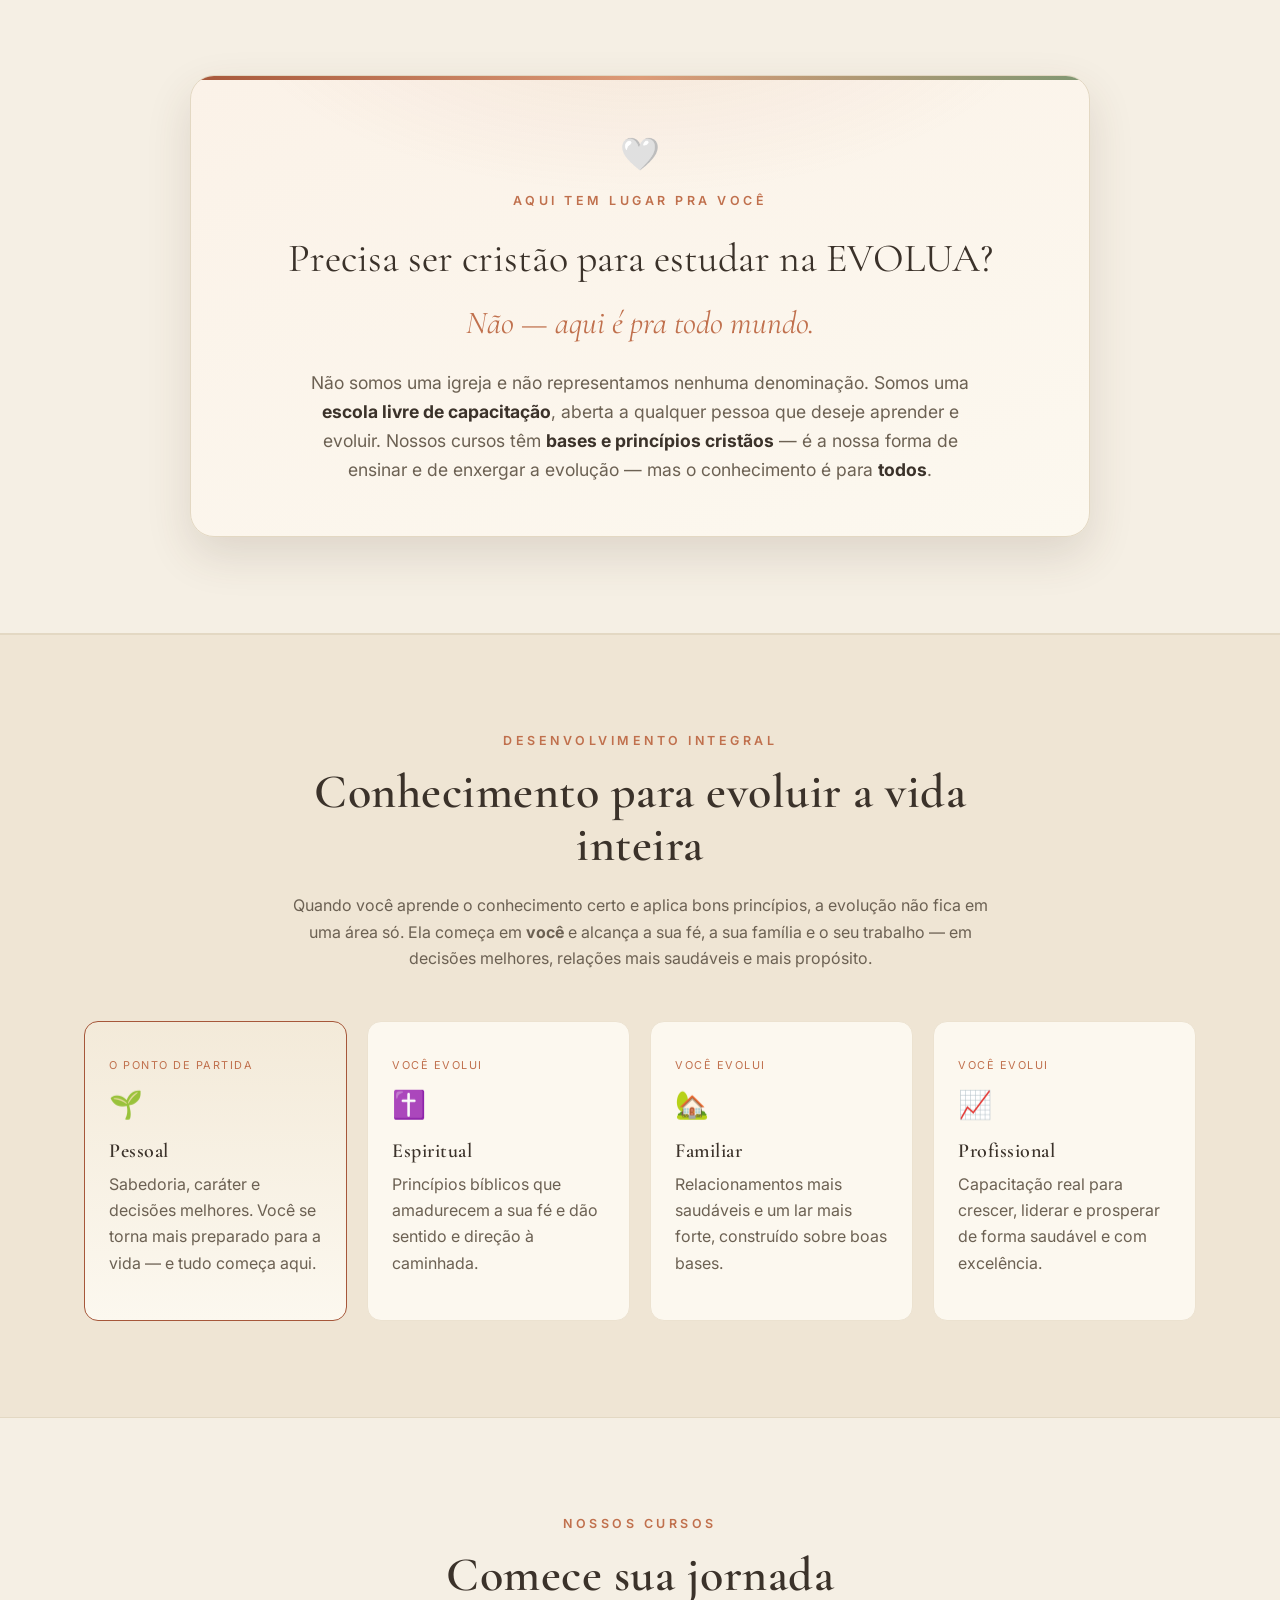
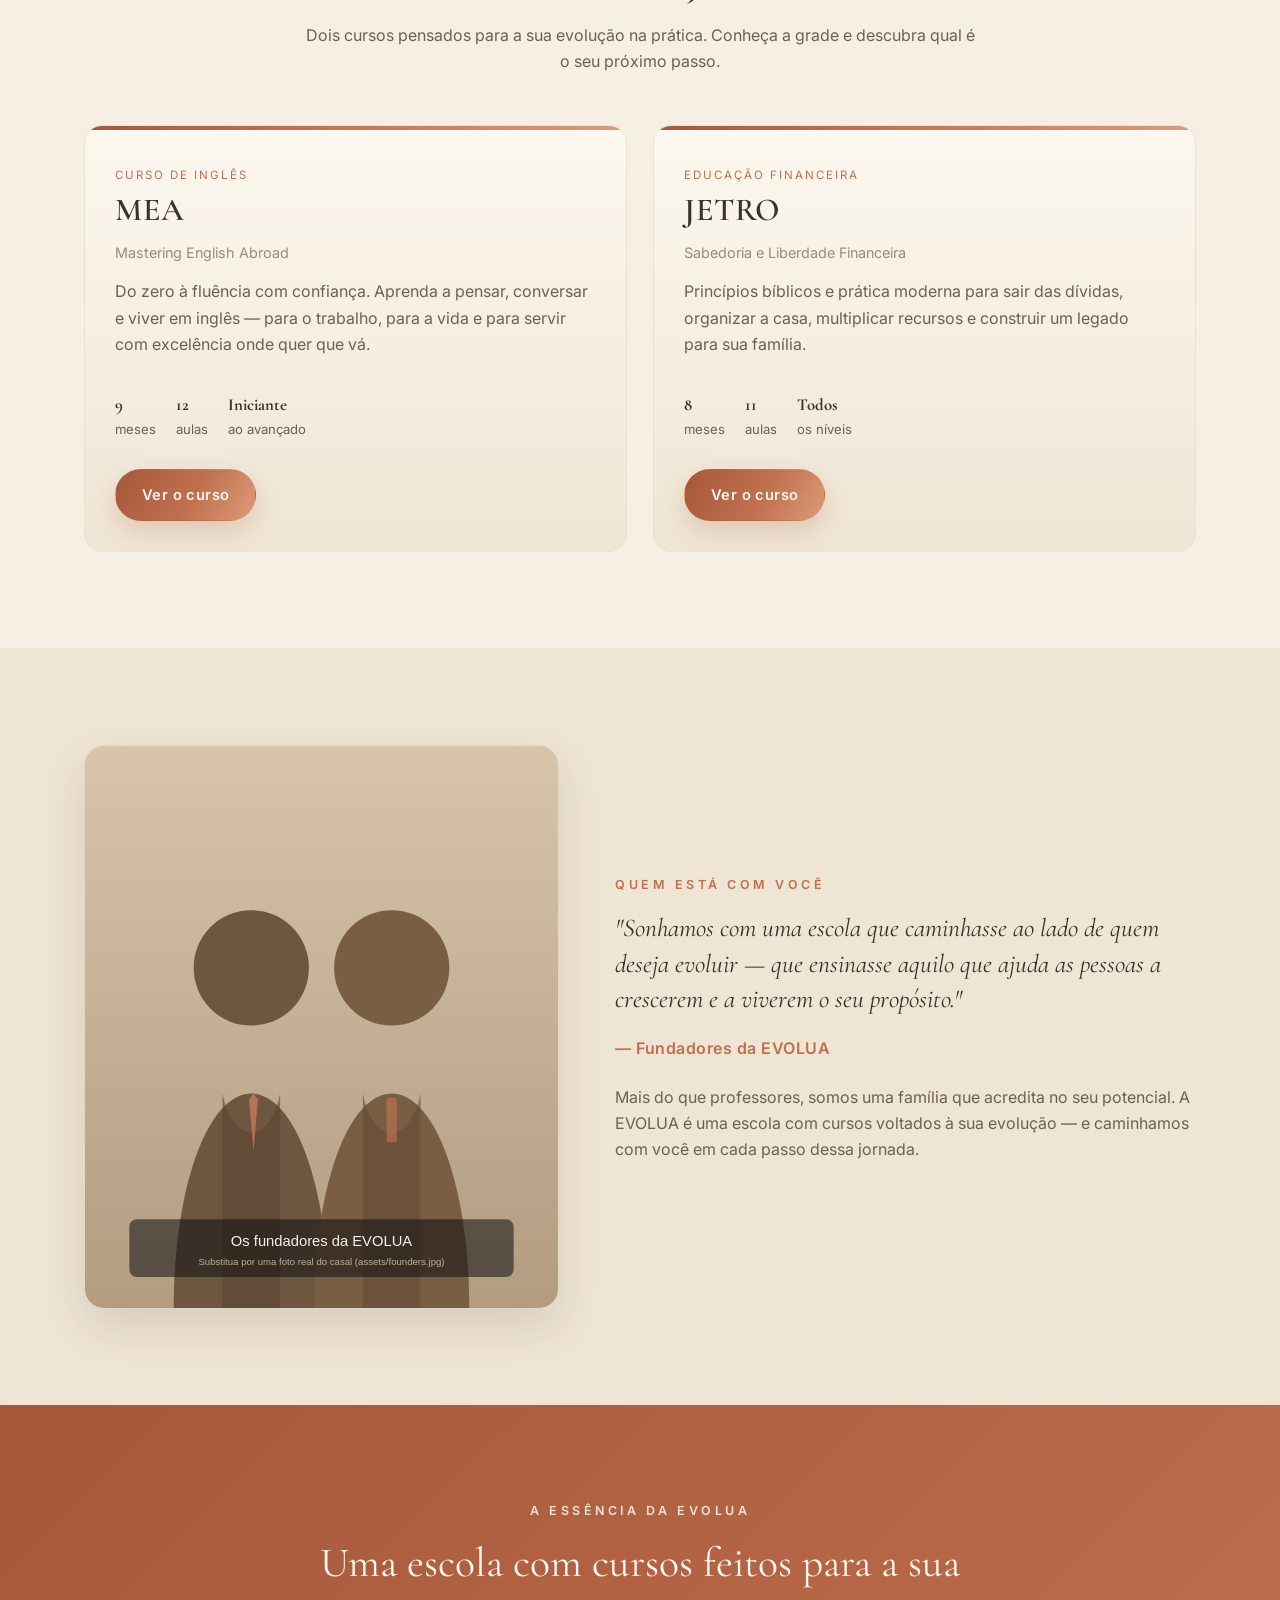
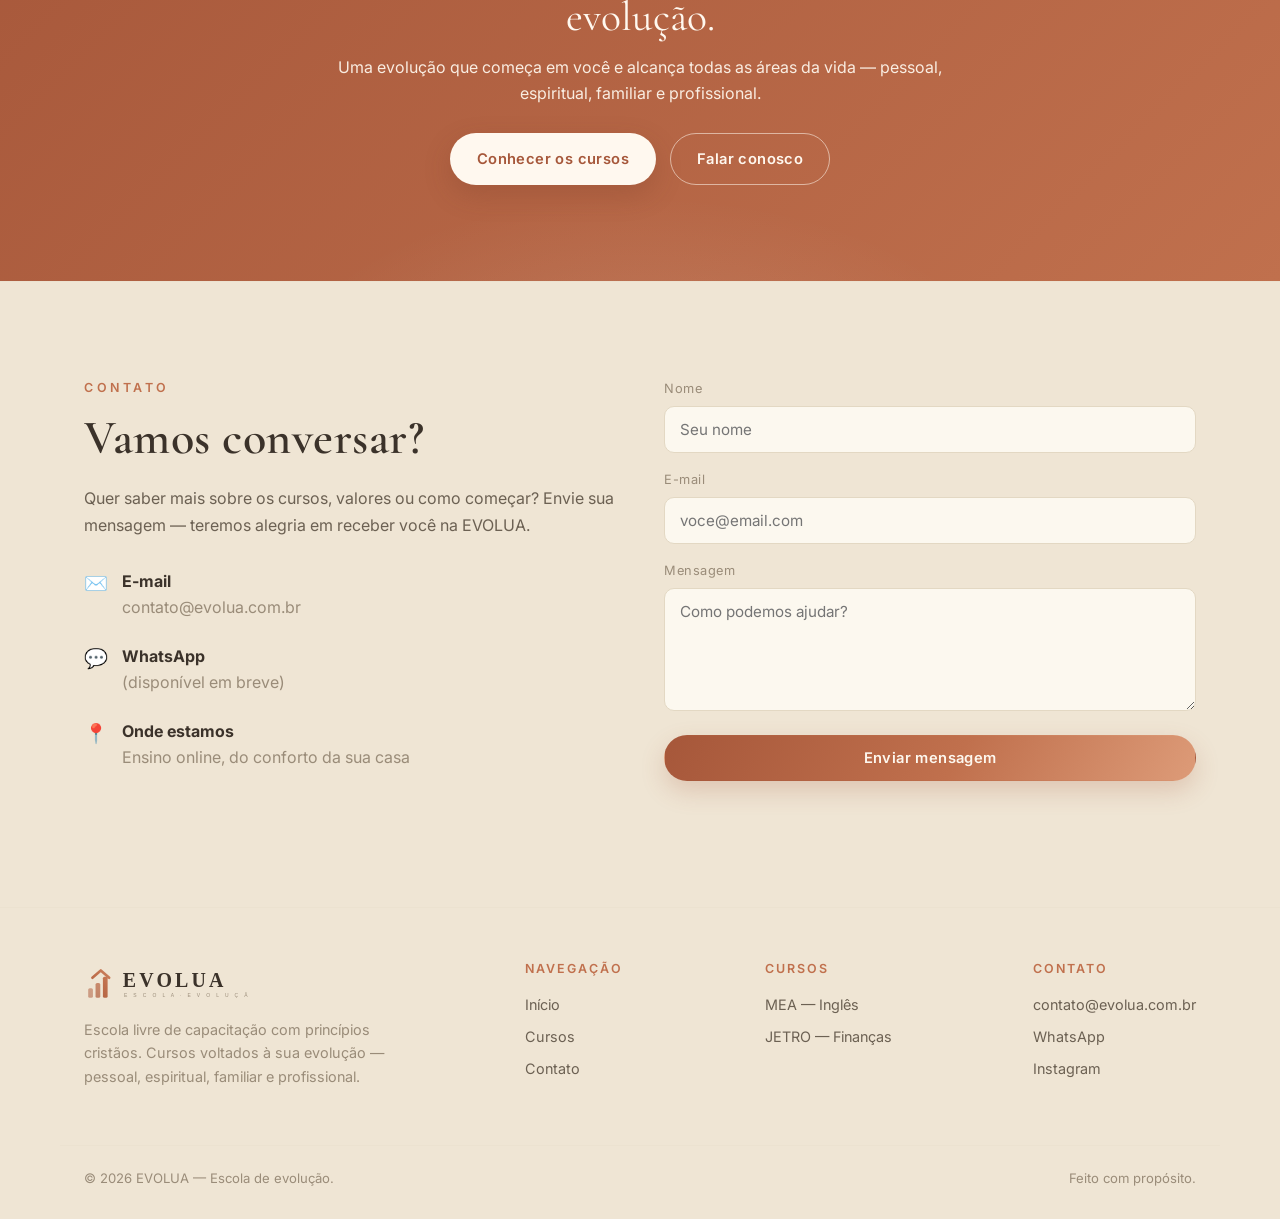
==== commit 81b0162c: "Ajustes finos de texto na home - Boas-vindas encerra em "...conhecimento e para todos" - Remove "com" ====
--- a/index.html
+++ b/index.html
@@ -23,8 +23,8 @@
         <p class="lead">
           Muitas vezes, o que falta para evoluir não é capacidade, potencial ou vontade —
           é o <b>conhecimento certo</b>. A EVOLUA caminha ao lado de quem deseja crescer,
-          ensinando, com base em <b>princípios bíblicos</b>, aquilo que ajuda você a evoluir
-          de forma espiritual, pessoal, familiar e profissional.
+          ensinando aquilo que ajuda você a evoluir de forma espiritual, pessoal, familiar
+          e profissional.
         </p>
         <div class="hero-cta">
           <a class="btn btn-gold" href="cursos.html">Conhecer os cursos</a>
@@ -32,7 +32,6 @@
         </div>
         <div class="values">
           <div class="v"><span class="dot"></span> Foco na sua evolução</div>
-          <div class="v"><span class="dot"></span> Para todos, de qualquer fé</div>
           <div class="v"><span class="dot"></span> Princípios cristãos</div>
         </div>
       </div>
@@ -76,8 +75,7 @@
         <p class="a">Não somos uma igreja e não representamos nenhuma denominação. Somos uma
         <b>escola livre de capacitação</b>, aberta a qualquer pessoa que deseje aprender e evoluir.
         Nossos cursos têm <b>bases e princípios cristãos</b> — é a nossa forma de ensinar e de
-        enxergar a evolução — mas o conhecimento é para <b>todos</b>. Seja qual for o seu
-        ponto de partida, <b>você é bem-vindo exatamente como é.</b></p>
+        enxergar a evolução — mas o conhecimento é para <b>todos</b>.</p>
       </div>
     </div>
   </section>
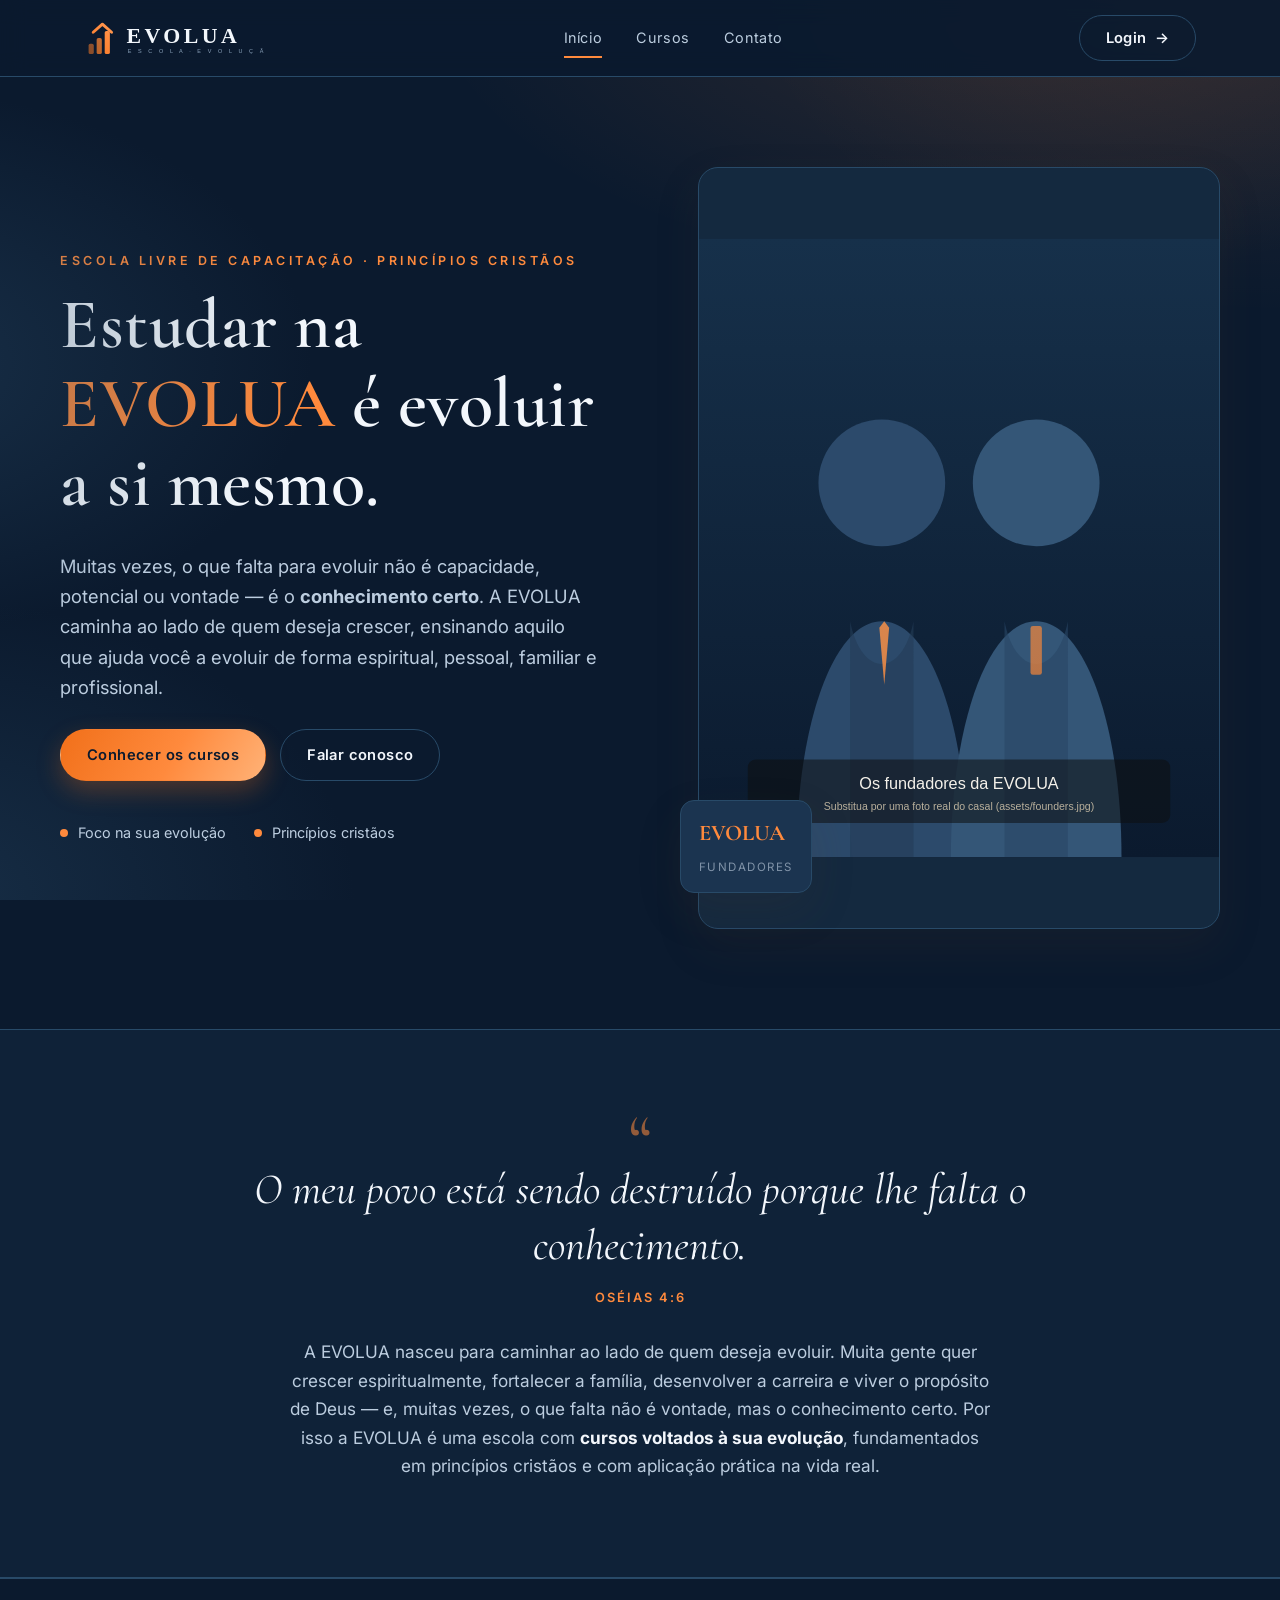
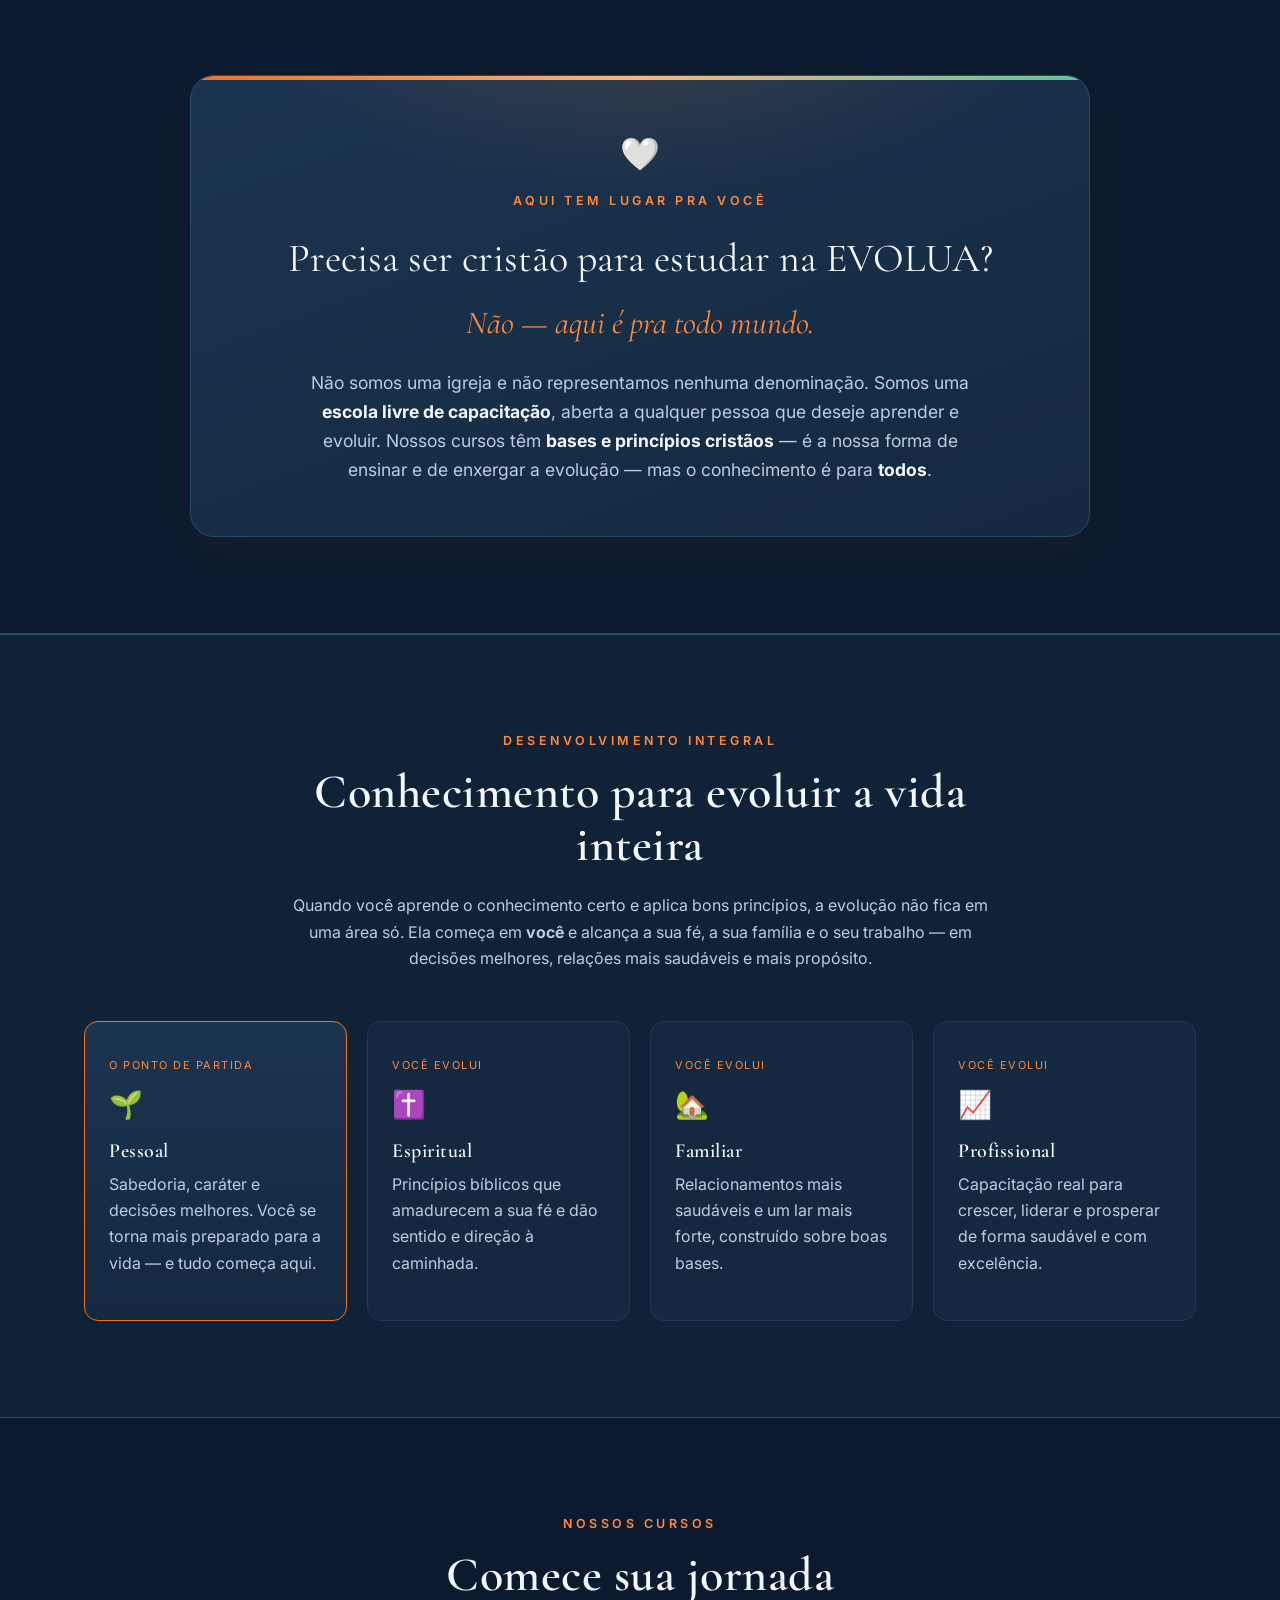
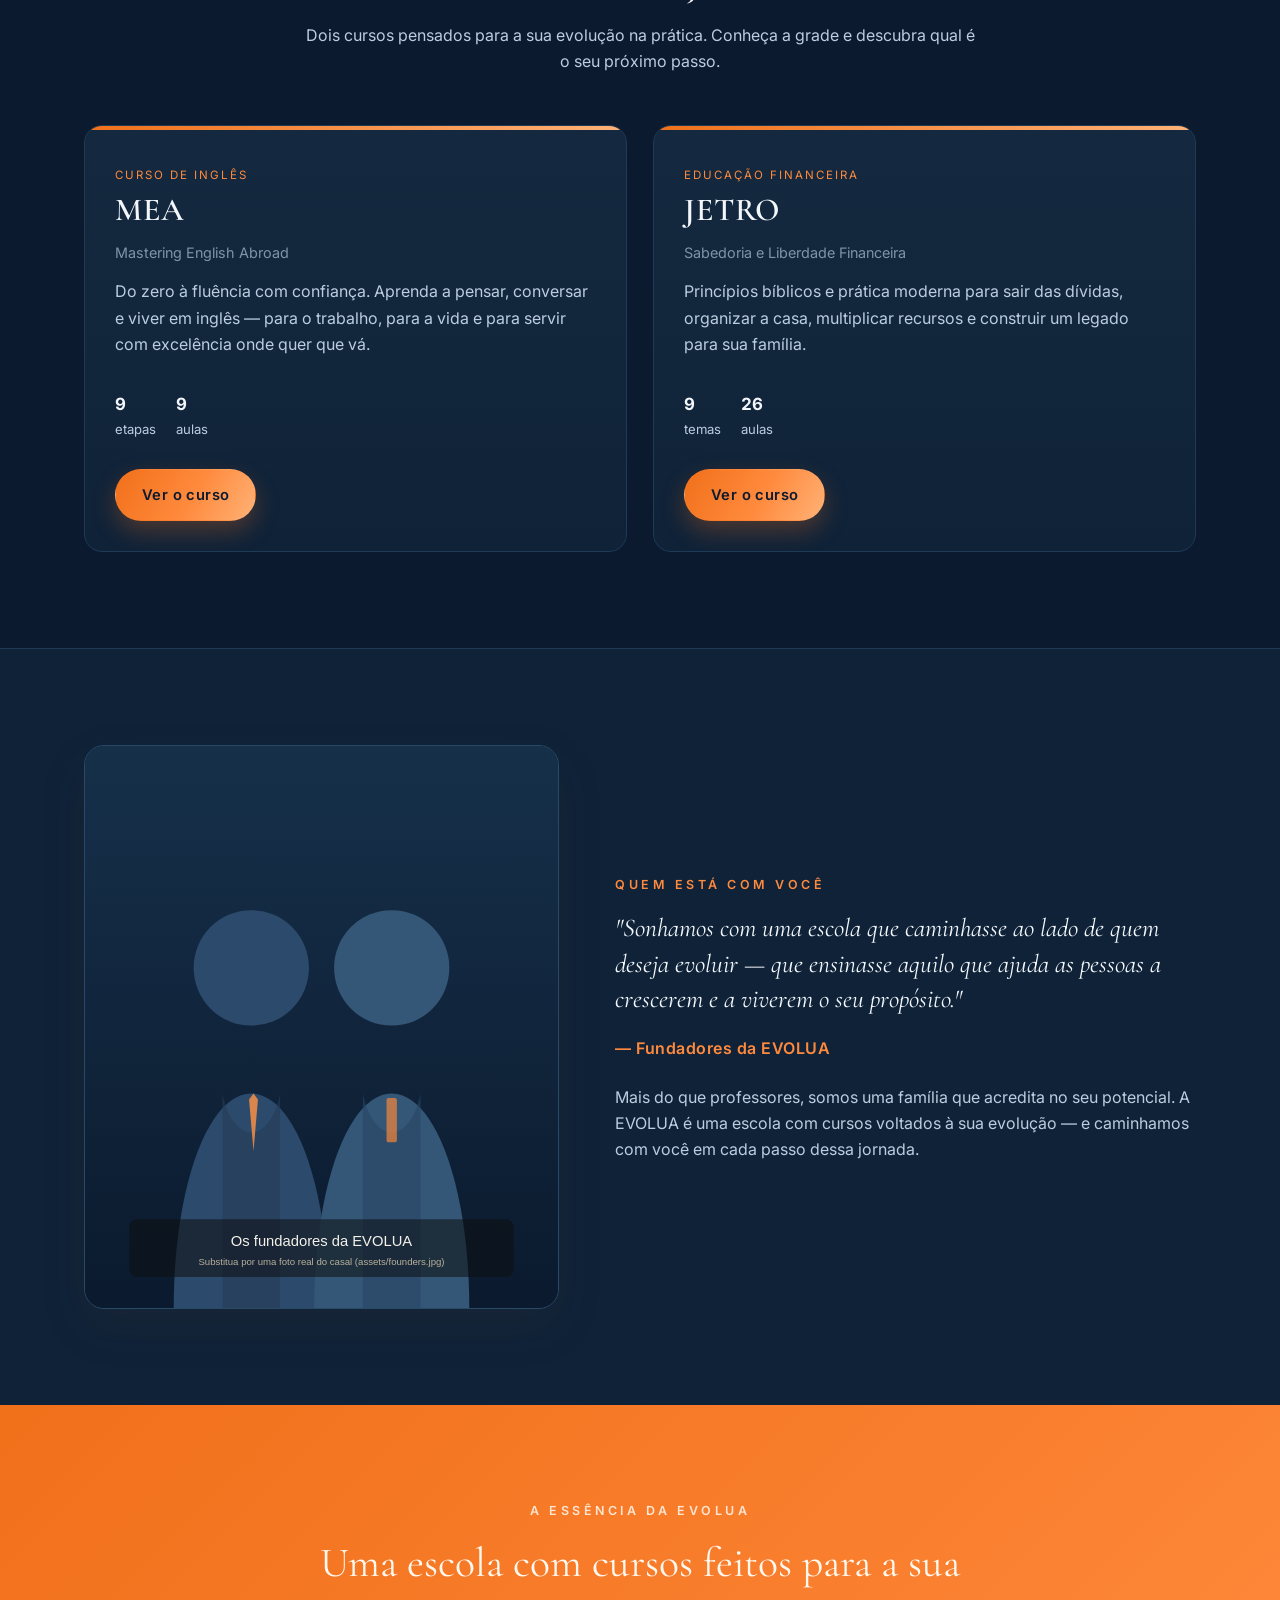
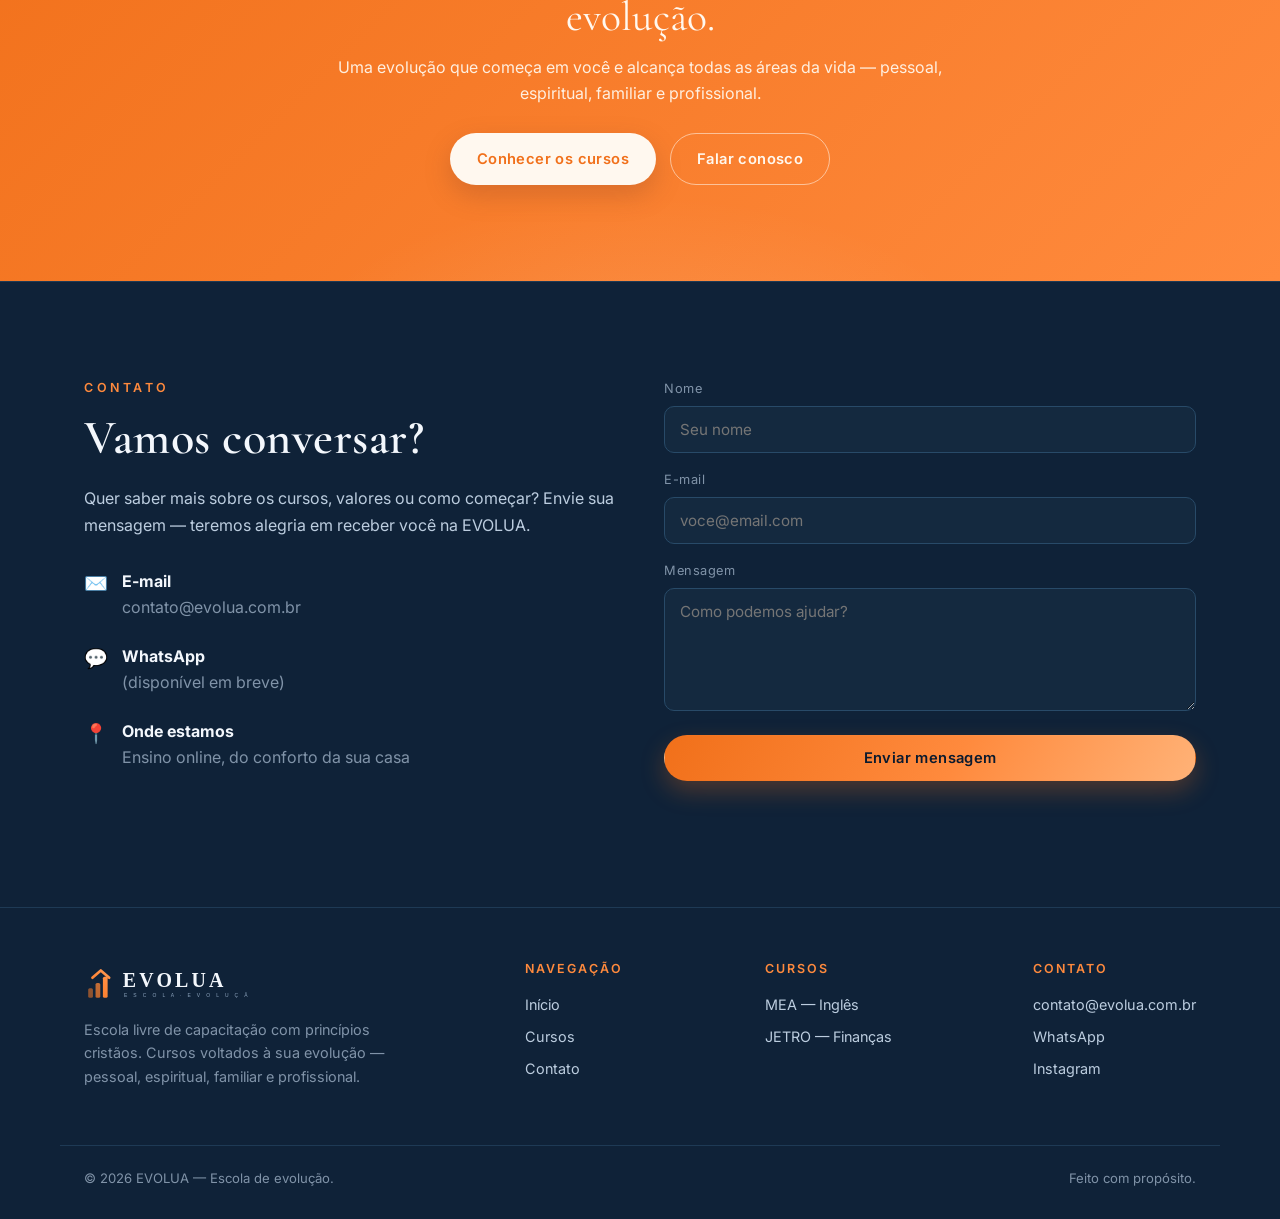
==== commit 25acc68d: "Remove stat Nivel dos cards de previa (index e cursos) e corrige contagens Co-Authored-By: Claude Op" ====
--- a/index.html
+++ b/index.html
@@ -141,9 +141,8 @@
             <p>Do zero à fluência com confiança. Aprenda a pensar, conversar e viver em inglês —
             para o trabalho, para a vida e para servir com excelência onde quer que vá.</p>
             <div class="course-meta">
-              <span><b>9</b><br>meses</span>
-              <span><b>12</b><br>aulas</span>
-              <span><b>Iniciante</b><br>ao avançado</span>
+              <span><b>9</b><br>etapas</span>
+              <span><b>9</b><br>aulas</span>
             </div>
             <div class="course-actions">
               <a class="btn btn-gold" href="curso-mea.html">Ver o curso</a>
@@ -162,9 +161,8 @@
             <p>Princípios bíblicos e prática moderna para sair das dívidas, organizar a casa,
             multiplicar recursos e construir um legado para sua família.</p>
             <div class="course-meta">
-              <span><b>8</b><br>meses</span>
-              <span><b>11</b><br>aulas</span>
-              <span><b>Todos</b><br>os níveis</span>
+              <span><b>9</b><br>temas</span>
+              <span><b>26</b><br>aulas</span>
             </div>
             <div class="course-actions">
               <a class="btn btn-gold" href="curso-jetro.html">Ver o curso</a>
--- a/css/styles.css
+++ b/css/styles.css
@@ -4,21 +4,21 @@
    =========================================================== */
 
 :root {
-  --bg:        #f5efe4;   /* linho / creme quente */
-  --bg-soft:   #efe5d4;   /* creme um tom abaixo (seções alternadas) */
-  --bg-card:   #fcf8ef;   /* cartão claro e quente */
-  --bg-card-2: #f3ead9;
-  --line:      #e3d8c3;
-  --line-soft: #ece2d0;
-  --text:      #3b322a;   /* marrom espresso neutro (não preto) */
-  --text-soft: #6c6153;
-  --text-mut:  #9a8c79;
-  --gold:      #c0704d;   /* terracota acolhedora (acento) */
-  --gold-deep: #a6573a;
-  --gold-soft: #dd9b78;
-  --terra:     #c0704d;
-  --green:     #7f9772;   /* sálvia suave (estados ok) */
-  --red:       #b65d46;
+  --bg:        #0b1a2e;   /* azul bem escuro — cor principal */
+  --bg-soft:   #0f2238;   /* azul um tom acima (seções alternadas) */
+  --bg-card:   #14293f;   /* cartão azul escuro */
+  --bg-card-2: #1b3450;
+  --line:      #284a68;
+  --line-soft: #1e3a55;
+  --text:      #f3f7fc;   /* branco — detalhes e texto */
+  --text-soft: #bccddf;
+  --text-mut:  #8093a8;
+  --gold:      #ff8a3d;   /* laranja — cor secundária (acento) */
+  --gold-deep: #f1701a;
+  --gold-soft: #ffb277;
+  --terra:     #f1701a;
+  --green:     #57c79a;   /* verde para estados de "ok" */
+  --red:       #ff7d6a;
   --serif: 'Cormorant Garamond', Georgia, 'Times New Roman', serif;
   --sans:  'Inter', -apple-system, Segoe UI, Roboto, Arial, sans-serif;
   --maxw: 1160px;
@@ -32,8 +32,8 @@
   margin: 0;
   background: var(--bg);
   background-image:
-    radial-gradient(900px 600px at 100% -5%, rgba(192,112,77,.08), transparent 60%),
-    radial-gradient(700px 500px at -5% 100%, rgba(127,151,114,.07), transparent 60%);
+    radial-gradient(900px 600px at 100% -5%, rgba(255,138,61,.10), transparent 60%),
+    radial-gradient(700px 500px at -5% 100%, rgba(40,74,104,.40), transparent 60%);
   background-attachment: fixed;
   color: var(--text);
   font-family: var(--sans);
@@ -68,9 +68,9 @@
 }
 .btn-gold {
   background: linear-gradient(120deg, var(--gold-deep), var(--gold) 55%, var(--gold-soft));
-  color: #fdf7ee; box-shadow: 0 10px 24px rgba(166,87,58,.22);
-}
-.btn-gold:hover { transform: translateY(-2px); box-shadow: 0 14px 30px rgba(166,87,58,.32); }
+  color: #0b1a2e; box-shadow: 0 10px 24px rgba(241,112,26,.28);
+}
+.btn-gold:hover { transform: translateY(-2px); box-shadow: 0 14px 30px rgba(241,112,26,.40); }
 .btn-ghost { background: transparent; color: var(--text); border-color: var(--line); }
 .btn-ghost:hover { border-color: var(--gold); color: var(--gold); }
 .btn-block { width: 100%; justify-content: center; }
@@ -78,7 +78,7 @@
 /* ---------- Header ---------- */
 .site-header {
   position: sticky; top: 0; z-index: 60;
-  background: rgba(245,239,228,.85); backdrop-filter: blur(12px);
+  background: rgba(11,26,46,.85); backdrop-filter: blur(12px);
   border-bottom: 1px solid var(--line);
 }
 .nav { display: flex; align-items: center; justify-content: space-between; height: 76px; }
@@ -102,8 +102,8 @@
 .hero::before {
   content: ""; position: absolute; inset: 0;
   background:
-    radial-gradient(1000px 500px at 80% -10%, rgba(192,112,77,.10), transparent 60%),
-    radial-gradient(800px 500px at -10% 30%, rgba(127,151,114,.08), transparent 55%);
+    radial-gradient(1000px 500px at 80% -10%, rgba(255,138,61,.14), transparent 60%),
+    radial-gradient(800px 500px at -10% 30%, rgba(40,74,104,.45), transparent 55%);
   pointer-events: none;
 }
 .hero-grid {
@@ -147,8 +147,8 @@
 .welcome-card {
   max-width: 900px; margin: 0 auto; text-align: center;
   background:
-    radial-gradient(600px 300px at 50% -20%, rgba(192,112,77,.12), transparent 70%),
-    linear-gradient(160deg, #fbf2e8, var(--bg-card));
+    radial-gradient(600px 300px at 50% -20%, rgba(255,138,61,.16), transparent 70%),
+    linear-gradient(160deg, var(--bg-card-2), var(--bg-card));
   border: 1px solid var(--line); border-radius: 24px;
   padding: 52px 48px; box-shadow: var(--shadow); position: relative; overflow: hidden;
 }
@@ -207,7 +207,7 @@
 .course-card .sub { color: var(--text-mut); font-size: .9rem; margin-bottom: 14px; }
 .course-body { padding: 0 30px 30px; flex: 1; display: flex; flex-direction: column; }
 .course-meta { display: flex; gap: 20px; margin: 18px 0; font-size: .82rem; color: var(--text-soft); flex-wrap: wrap; }
-.course-meta b { color: var(--text); font-family: var(--serif); font-size: 1.05rem; }
+.course-meta b { color: var(--text); font-family: var(--sans); font-weight: 700; font-size: 1.05rem; font-feature-settings: "tnum"; }
 .course-actions { margin-top: auto; display: flex; gap: 12px; padding-top: 10px; }
 .accent-bar { height: 4px; background: linear-gradient(90deg, var(--gold-deep), var(--gold-soft)); }
 
@@ -217,7 +217,7 @@
 .breadcrumb { font-size: .82rem; color: var(--text-mut); margin-bottom: 18px; }
 .breadcrumb a:hover { color: var(--gold); }
 .hub-meta { display: flex; gap: 38px; flex-wrap: wrap; margin-top: 26px; }
-.hub-meta .m b { display: block; font-family: var(--serif); font-size: 1.7rem; color: var(--gold); }
+.hub-meta .m b { display: block; font-family: var(--sans); font-weight: 700; font-size: 1.5rem; letter-spacing: -.3px; color: var(--gold); font-feature-settings: "tnum"; }
 .hub-meta .m span { font-size: .78rem; letter-spacing: 1.5px; text-transform: uppercase; color: var(--text-mut); }
 
 .access-banner {
@@ -248,7 +248,7 @@
 .lesson:hover { background: var(--bg-card-2); }
 .lesson .l-ico { width: 30px; height: 30px; flex: 0 0 30px; border-radius: 8px; display: grid; place-items: center; font-size: .9rem; background: var(--bg-card-2); color: var(--gold); }
 .lesson.locked .l-ico { color: var(--text-mut); }
-.lesson.done .l-ico { background: rgba(127,151,114,.18); color: var(--green); }
+.lesson.done .l-ico { background: rgba(87,199,154,.18); color: var(--green); }
 .lesson .l-main { flex: 1; }
 .lesson .l-title { font-size: .98rem; color: var(--text); }
 .lesson.locked .l-title { color: var(--text-mut); }
@@ -293,7 +293,7 @@
 
 /* ---------- Modal (login / lesson) ---------- */
 .modal-overlay {
-  position: fixed; inset: 0; z-index: 100; background: rgba(45,35,28,.55); backdrop-filter: blur(4px);
+  position: fixed; inset: 0; z-index: 100; background: rgba(3,9,18,.66); backdrop-filter: blur(4px);
   display: none; align-items: center; justify-content: center; padding: 24px;
 }
 .modal-overlay.open { display: flex; }
@@ -317,7 +317,7 @@
 /* lesson modal content */
 .lesson-content h4 { font-family: var(--sans); font-size: .78rem; letter-spacing: 2px; text-transform: uppercase; color: var(--gold); margin: 22px 0 8px; }
 .lesson-content .video-ph {
-  aspect-ratio: 16/9; background: repeating-linear-gradient(45deg, #efe5d4, #efe5d4 12px, #f3ead9 12px, #f3ead9 24px);
+  aspect-ratio: 16/9; background: repeating-linear-gradient(45deg, #0f2238, #0f2238 12px, #14293f 12px, #14293f 24px);
   border: 1px solid var(--line); border-radius: 12px; display: grid; place-items: center; color: var(--text-mut); margin-bottom: 8px;
 }
 .task-item { display: flex; gap: 12px; align-items: flex-start; padding: 12px 0; border-bottom: 1px solid var(--line-soft); }
@@ -349,3 +349,354 @@
   .nav-toggle { display: block; }
   .nav-actions .btn-login-text { display: none; }
 }
+
+/* ===========================================================
+   LEITOR DE AULA (aula.html) — estilo MEA na paleta EVOLUA
+   =========================================================== */
+.btn-lg { padding: 15px 30px; font-size: 1rem; }
+
+/* hero da aula */
+.lesson-hero {
+  --accent: var(--gold);
+  background: linear-gradient(180deg, var(--bg-soft), var(--bg));
+  border-bottom: 1px solid var(--line);
+  padding: 30px 24px 0; text-align: center;
+}
+.lesson-hero .back-link {
+  display: inline-block; font-size: .85rem; color: var(--text-mut); margin-bottom: 22px;
+}
+.lesson-hero .back-link:hover { color: var(--gold); }
+.lesson-hero h1 { font-size: clamp(1.9rem, 4.5vw, 3rem); max-width: 760px; margin: 4px auto .3em; }
+.lesson-hero .eyebrow { color: var(--accent); }
+.lesson-hero .lh-sub { color: var(--text-mut); font-size: .9rem; margin-bottom: 24px; }
+
+/* abas conteúdo / tarefas */
+.reader-tabs { display: inline-flex; gap: 6px; background: var(--bg-card); border: 1px solid var(--line);
+  border-radius: 999px; padding: 5px; transform: translateY(50%); box-shadow: var(--shadow); }
+.reader-tabs .rtab { border: 0; background: transparent; font-family: var(--sans); font-weight: 600;
+  font-size: .9rem; color: var(--text-soft); padding: 10px 22px; border-radius: 999px; cursor: pointer; transition: .2s; }
+.reader-tabs .rtab.active { background: linear-gradient(120deg, var(--gold-deep), var(--gold)); color: #fdf7ee; }
+
+.reader-body { padding-top: 56px; }
+.reader { max-width: 760px; margin: 0 auto; }
+
+/* blocos + reveal */
+.block { opacity: 0; transform: translateY(16px); transition: opacity .6s ease, transform .6s ease; margin: 26px 0; }
+.block.in { opacity: 1; transform: none; }
+.b-eyebrow { font-family: var(--sans); font-weight: 600; font-size: .72rem; letter-spacing: 2.5px;
+  text-transform: uppercase; color: var(--gold); display: inline-block; margin-bottom: 8px; }
+.b-title { font-size: 1.7rem; }
+.b-text { color: var(--text-soft); font-size: 1.05rem; }
+.b-text b { color: var(--text); }
+
+/* versículo base */
+.verse-block { position: relative; background: linear-gradient(135deg, var(--bg-card-2), var(--bg-card));
+  border: 1px solid var(--line); border-left: 4px solid var(--gold); border-radius: 16px;
+  padding: 30px 32px 26px; text-align: center; }
+.verse-block .vb-mark { font-family: var(--serif); font-size: 3rem; color: var(--gold); opacity: .5; line-height: .2; }
+.verse-block .vb-text { font-family: var(--serif); font-style: italic; font-size: 1.4rem; color: var(--text); margin: 6px 0 10px; line-height: 1.4; }
+.verse-block .vb-ref { font-size: .8rem; letter-spacing: 1.5px; text-transform: uppercase; color: var(--gold); font-weight: 600; }
+
+/* figura */
+.lesson-figure { margin: 0; border-radius: 16px; overflow: hidden; border: 1px solid var(--line); }
+.lesson-figure figcaption { font-size: .85rem; color: var(--text-mut); padding: 10px 14px; background: var(--bg-card); }
+
+/* bilíngue (MEA) */
+.bi { background: var(--bg-card); border: 1px solid var(--line); border-radius: 16px; padding: 24px 26px; text-align: center; }
+.bi .en { font-family: var(--serif); font-size: 1.5rem; color: var(--gold-deep); margin-bottom: 6px; }
+.bi .pt { color: var(--text-soft); }
+
+/* callout */
+.callout { display: flex; gap: 14px; align-items: flex-start; background: var(--bg-card);
+  border: 1px solid var(--line); border-left: 4px solid var(--gold); border-radius: 14px; padding: 18px 20px; }
+.callout .ci { font-size: 1.4rem; flex: 0 0 auto; }
+.callout h4 { margin: 0 0 4px; font-family: var(--sans); font-size: 1rem; }
+.callout p { margin: 0; color: var(--text-soft); font-size: .96rem; }
+.callout.warn { border-left-color: #c9a24a; }
+.callout.important { border-left-color: var(--terra); }
+.callout.verse { border-left-color: var(--green); background: linear-gradient(135deg, rgba(87,199,154,.12), var(--bg-card)); }
+
+/* write box */
+.write-box { background: var(--bg-card); border: 1px solid var(--line); border-radius: 16px; padding: 24px 26px; }
+.write-box .wq { font-weight: 600; margin: 16px 0 6px; }
+.write-box .wq small { display: block; font-weight: 400; color: var(--text-mut); font-size: .85rem; }
+.write-box textarea { width: 100%; min-height: 80px; resize: vertical; background: var(--bg); border: 1px solid var(--line);
+  border-radius: 10px; padding: 12px 14px; font-family: var(--sans); font-size: .95rem; color: var(--text); }
+.write-box textarea:focus { outline: none; border-color: var(--gold); }
+.saved-note { font-size: .78rem; color: var(--green); margin-top: 10px; opacity: 0; transition: opacity .3s; }
+.saved-note.show { opacity: 1; }
+
+/* flip cards */
+.flip-row { display: grid; grid-template-columns: repeat(3, 1fr); gap: 14px; }
+.flip { perspective: 1000px; cursor: pointer; min-height: 180px; }
+.flip-inner { position: relative; width: 100%; height: 100%; min-height: 180px; transition: transform .55s; transform-style: preserve-3d; }
+.flip.flipped .flip-inner { transform: rotateY(180deg); }
+.flip-face { position: absolute; inset: 0; backface-visibility: hidden; border: 1px solid var(--line);
+  border-radius: 14px; padding: 20px; display: flex; flex-direction: column; justify-content: center; text-align: center; background: var(--bg-card); }
+.flip-back { transform: rotateY(180deg); background: var(--bg-card-2); }
+.flip .lab { font-size: .7rem; letter-spacing: 1.5px; text-transform: uppercase; color: var(--gold); }
+.flip .ph { font-family: var(--serif); font-size: 1.2rem; color: var(--text); margin: 6px 0; }
+.flip .tr { font-size: .9rem; color: var(--text-soft); }
+.flip .tap { margin-top: auto; font-size: .75rem; color: var(--text-mut); }
+
+/* reframe */
+.reframe { display: grid; grid-template-columns: 1fr auto 1fr; gap: 14px; align-items: center; }
+.reframe .side { border: 1px solid var(--line); border-radius: 14px; padding: 18px; text-align: center; background: var(--bg-card); }
+.reframe .side.after { border-color: var(--gold-deep); background: linear-gradient(135deg, var(--bg-card-2), var(--bg-card)); }
+.reframe .lab { font-size: .72rem; letter-spacing: 1.5px; text-transform: uppercase; color: var(--gold); margin-bottom: 6px; }
+.reframe .ph { font-family: var(--serif); font-size: 1.1rem; color: var(--text); }
+.reframe .arrow { font-size: 1.5rem; color: var(--gold); }
+
+/* steps */
+.steps { display: flex; flex-direction: column; gap: 12px; }
+.step { display: flex; gap: 14px; background: var(--bg-card); border: 1px solid var(--line); border-radius: 14px; padding: 16px 18px; }
+.step .n { flex: 0 0 34px; height: 34px; border-radius: 50%; display: grid; place-items: center;
+  background: linear-gradient(120deg, var(--gold-deep), var(--gold)); color: #fdf7ee; font-weight: 700; font-family: var(--serif); }
+.step h4 { margin: 2px 0 4px; font-family: var(--sans); font-size: 1.02rem; }
+.step p { margin: 0; color: var(--text-soft); font-size: .95rem; }
+
+/* accordion */
+.acc-item { border: 1px solid var(--line); border-radius: 14px; margin-bottom: 10px; overflow: hidden; background: var(--bg-card); }
+.acc-head { width: 100%; text-align: left; background: none; border: 0; cursor: pointer; font-family: var(--sans);
+  font-weight: 600; font-size: 1rem; color: var(--text); padding: 16px 18px; display: flex; align-items: center; gap: 12px; }
+.acc-head .num { color: var(--gold); font-family: var(--serif); }
+.acc-head .chev { margin-left: auto; transition: transform .25s; color: var(--text-mut); }
+.acc-item.open .acc-head .chev { transform: rotate(180deg); }
+.acc-body { max-height: 0; overflow: hidden; transition: max-height .3s ease; }
+.acc-item.open .acc-body { max-height: 420px; }
+.acc-body .inner { padding: 0 18px 18px; color: var(--text-soft); font-size: .96rem; }
+.acc-body .inner b { color: var(--text); }
+
+/* big quote */
+.bigquote { text-align: center; padding: 24px; }
+.bigquote .en { font-family: var(--serif); font-style: italic; font-size: 1.6rem; color: var(--gold-deep); margin-bottom: 6px; }
+.bigquote .pt { font-family: var(--serif); font-size: 1.4rem; color: var(--text); font-style: italic; }
+
+/* vocab flashcards */
+.vocab-head { text-align: center; margin-bottom: 16px; }
+.vocab-head small { color: var(--text-mut); }
+.fc-row { display: grid; grid-template-columns: repeat(3, 1fr); gap: 12px; }
+.fc { perspective: 1000px; cursor: pointer; min-height: 120px; }
+.fc-inner { position: relative; width: 100%; min-height: 120px; transition: transform .5s; transform-style: preserve-3d; }
+.fc.flipped .fc-inner { transform: rotateY(180deg); }
+.fc-face { position: absolute; inset: 0; backface-visibility: hidden; border: 1px solid var(--line); border-radius: 12px;
+  display: grid; place-items: center; text-align: center; padding: 14px; background: var(--bg-card); }
+.fc-back { transform: rotateY(180deg); background: var(--bg-card-2); }
+.fc .w { font-family: var(--serif); font-size: 1.05rem; color: var(--text); }
+.fc small { color: var(--text-mut); font-size: .72rem; }
+
+/* quiz */
+.quiz { background: var(--bg-card); border: 1px solid var(--line); border-radius: 16px; padding: 22px 24px; margin-bottom: 14px; }
+.quiz .qq { font-weight: 600; margin-bottom: 14px; }
+.quiz .opts { display: flex; flex-direction: column; gap: 8px; }
+.quiz .opt { text-align: left; background: var(--bg); border: 1px solid var(--line); border-radius: 10px;
+  padding: 12px 14px; cursor: pointer; font-family: var(--sans); font-size: .95rem; color: var(--text); transition: .15s; }
+.quiz .opt:hover { border-color: var(--gold); }
+.quiz .opt.disabled { cursor: default; }
+.quiz .opt.correct { border-color: var(--green); background: rgba(87,199,154,.16); }
+.quiz .opt.wrong { border-color: var(--red); background: rgba(255,125,106,.14); }
+.quiz .quiz-fb { font-size: .9rem; margin-top: 12px; }
+
+/* bibliografia */
+.biblio { background: var(--bg-card); border: 1px solid var(--line); border-radius: 16px; padding: 22px 26px; }
+.biblio ul { margin: 8px 0 0; padding-left: 20px; }
+.biblio li { color: var(--text-soft); font-size: .92rem; margin: 6px 0; }
+
+/* tarefas */
+.task-list { display: flex; flex-direction: column; gap: 10px; margin-top: 12px; }
+.task-row { display: flex; gap: 12px; align-items: flex-start; background: var(--bg-card); border: 1px solid var(--line);
+  border-radius: 12px; padding: 14px 16px; cursor: pointer; }
+.task-row input { margin-top: 4px; accent-color: var(--gold); width: 18px; height: 18px; }
+.task-row span { color: var(--text-soft); }
+
+/* completar */
+.complete-zone { text-align: center; border: 1px dashed var(--line); border-radius: 16px; padding: 28px; }
+.complete-zone .done-state { display: none; }
+.complete-zone.is-done .todo-state { display: none; }
+.complete-zone.is-done .done-state { display: block; }
+.done-badge { font-family: var(--serif); font-size: 1.3rem; color: var(--green); }
+
+/* bloqueado / não encontrado */
+.reader-locked { max-width: 520px; margin: 80px auto; text-align: center; padding: 0 24px; }
+.reader-locked .rl-ico { font-size: 3rem; margin-bottom: 10px; }
+.reader-locked p { color: var(--text-soft); }
+.reader-locked .rl-actions { display: flex; gap: 12px; justify-content: center; margin-top: 22px; flex-wrap: wrap; }
+
+@media (max-width: 640px) {
+  .flip-row, .fc-row { grid-template-columns: 1fr 1fr; }
+  .reframe { grid-template-columns: 1fr; }
+  .reframe .arrow { transform: rotate(90deg); }
+}
+
+/* ===========================================================
+   GRADE EM CARDS (hub do curso)
+   =========================================================== */
+.tema-block { margin-bottom: 42px; }
+.tema-head { display: flex; align-items: baseline; gap: 12px; margin: 0 0 18px; }
+.tema-head h3 { margin: 0; font-size: 1.45rem; }
+.tema-head .tema-count { font-size: .8rem; color: var(--text-mut); }
+.lessons-grid { display: grid; grid-template-columns: repeat(auto-fill, minmax(255px, 1fr)); gap: 18px; }
+
+.lcard { background: var(--bg-card); border: 1px solid var(--line); border-radius: 16px; overflow: hidden;
+  display: flex; flex-direction: column; transition: .2s ease; }
+.lcard.open { cursor: pointer; }
+.lcard.open:hover { transform: translateY(-4px); border-color: var(--gold); box-shadow: var(--shadow); }
+.lcard.locked { opacity: .6; }
+.lcard-media { position: relative; aspect-ratio: 16/10; background: linear-gradient(135deg, var(--bg-card-2), var(--bg)); overflow: hidden; }
+.lcard-media img { width: 100%; height: 100%; object-fit: cover; }
+.lcard-media::after { content: ""; position: absolute; inset: 0; background: linear-gradient(180deg, transparent 45%, rgba(7,16,28,.6)); }
+.lvl-badge { position: absolute; top: 10px; left: 10px; z-index: 2; font-size: .64rem; font-weight: 700;
+  letter-spacing: 1px; text-transform: uppercase; padding: 4px 10px; border-radius: 999px; border: 1px solid;
+  display: inline-flex; gap: 6px; align-items: center; backdrop-filter: blur(4px); }
+.lvl-badge::before { content: ""; width: 7px; height: 7px; border-radius: 50%; background: currentColor; }
+.lvl-importante { color: #d4e0ee; border-color: rgba(255,255,255,.3); background: rgba(11,26,46,.5); }
+.lvl-muito { color: #ffb277; border-color: rgba(255,138,61,.55); background: rgba(241,112,26,.22); }
+.lvl-crucial { color: #ff9a8a; border-color: rgba(255,125,106,.6); background: rgba(255,125,106,.22); }
+.week-chip { position: absolute; left: 10px; bottom: 10px; z-index: 2; font-size: .68rem; letter-spacing: .5px;
+  background: rgba(11,26,46,.72); color: #fff; padding: 4px 10px; border-radius: 999px; border: 1px solid rgba(255,255,255,.18); }
+.status-badge { position: absolute; top: 10px; right: 10px; z-index: 2; font-size: .66rem; font-weight: 700; padding: 4px 9px; border-radius: 999px; }
+.status-badge.done { background: var(--green); color: #06251a; }
+.status-badge.todo { background: rgba(11,26,46,.72); color: #fff; border: 1px solid rgba(255,255,255,.2); }
+.lcard-body { padding: 15px 17px; display: flex; flex-direction: column; gap: 7px; flex: 1; }
+.lcard-tema { font-size: .68rem; letter-spacing: 1.5px; text-transform: uppercase; color: var(--gold); }
+.lcard-body h3 { font-size: 1.1rem; margin: 0; line-height: 1.28; }
+.lcard-meta { margin-top: auto; display: flex; justify-content: space-between; align-items: center;
+  font-size: .82rem; color: var(--text-mut); padding-top: 8px; }
+.lcard-meta .go { color: var(--gold); font-weight: 600; }
+.lcard.locked .lcard-meta .go { color: var(--text-mut); }
+
+/* ===========================================================
+   PROCESSO DE CONCLUSÃO (leitor de aula)
+   =========================================================== */
+.comp-card { background: var(--bg-card); border: 1px solid var(--line); border-radius: 16px; padding: 28px; text-align: center; }
+.mode-switch { display: flex; gap: 10px; justify-content: center; align-items: center; flex-wrap: wrap;
+  margin-bottom: 20px; font-size: .82rem; color: var(--text-mut); }
+.mode-switch .ms-btns { display: inline-flex; gap: 6px; background: var(--bg); border: 1px solid var(--line); border-radius: 999px; padding: 4px; }
+.mode-switch button { border: 0; background: transparent; color: var(--text-soft); padding: 7px 15px;
+  border-radius: 999px; cursor: pointer; font-family: var(--sans); font-weight: 600; font-size: .8rem; }
+.mode-switch button.active { background: linear-gradient(120deg, var(--gold-deep), var(--gold)); color: #0b1a2e; }
+.comp-title { font-family: var(--serif); font-size: 1.45rem; color: var(--text); margin-bottom: 6px; }
+.comp-desc { color: var(--text-soft); font-size: .96rem; max-width: 460px; margin: 0 auto 8px; }
+.timer-display { font-family: var(--serif); font-size: 2.6rem; color: var(--gold); margin: 16px 0 8px; font-variant-numeric: tabular-nums; }
+.timer-bar { height: 8px; background: var(--bg); border-radius: 999px; overflow: hidden; max-width: 360px; margin: 0 auto 8px; }
+.timer-bar > i { display: block; height: 100%; width: 0; background: linear-gradient(90deg, var(--gold-deep), var(--gold)); transition: width .9s linear; }
+.timer-note { font-size: .82rem; color: var(--text-mut); margin-bottom: 18px; }
+.timer-note.paused { color: var(--gold); font-weight: 600; }
+.comp-pass { display: flex; gap: 8px; justify-content: center; flex-wrap: wrap; margin: 16px 0 6px; }
+.comp-pass input { background: var(--bg); border: 1px solid var(--line); border-radius: 10px; padding: 12px 14px;
+  color: var(--text); font-family: var(--sans); min-width: 210px; }
+.comp-pass input:focus { outline: none; border-color: var(--gold); }
+.comp-msg { font-size: .86rem; min-height: 18px; margin-top: 6px; }
+.comp-msg.err { color: var(--red); }
+.comp-msg.ok { color: var(--green); }
+.btn:disabled { opacity: .45; cursor: not-allowed; transform: none !important; box-shadow: none; }
+
+/* ===========================================================
+   CHAMADA (área de professores — protótipo)
+   =========================================================== */
+.cham-wrap { max-width: 820px; margin: 50px auto 80px; padding: 0 24px; }
+.cham-card { background: var(--bg-card); border: 1px solid var(--line); border-radius: 16px; padding: 26px; margin-bottom: 22px; }
+.cham-row { display: flex; gap: 14px; flex-wrap: wrap; }
+.cham-row .field { flex: 1; min-width: 220px; }
+.cham-note { display: flex; gap: 12px; align-items: flex-start; background: rgba(241,112,26,.10);
+  border: 1px solid rgba(241,112,26,.35); border-radius: 12px; padding: 16px 18px; color: var(--text-soft); font-size: .9rem; }
+.pass-pill { font-family: var(--serif); font-size: 1.6rem; color: var(--gold); letter-spacing: 3px;
+  background: var(--bg-card-2); border: 1px dashed var(--gold-deep); border-radius: 12px; padding: 14px 24px; display: inline-block; }
+.student-row { display: flex; align-items: center; gap: 14px; padding: 12px 16px; border: 1px solid var(--line);
+  border-radius: 12px; background: var(--bg); margin-bottom: 10px; }
+.student-row input[type=checkbox] { width: 20px; height: 20px; accent-color: var(--gold); }
+.student-row .s-name { flex: 1; }
+.student-row .s-mail { font-size: .82rem; color: var(--text-mut); }
+.student-row.present { border-color: var(--green); }
+.cham-restrito { max-width: 460px; margin: 90px auto; text-align: center; padding: 0 24px; }
+
+/* ===========================================================
+   TAREFAS, TESTE (modo prova) e REVISÃO
+   =========================================================== */
+.tarefa-box { background: var(--bg-card); border: 1px solid var(--line); border-radius: 16px; padding: 22px 24px; }
+.tarefa-box > .b-title { margin-top: 0; }
+.task-q { margin: 16px 0 0; padding-top: 16px; border-top: 1px solid var(--line-soft); }
+.task-q .qq { font-weight: 600; margin-bottom: 10px; }
+.task-q .opts { display: flex; flex-direction: column; gap: 8px; }
+.task-q .opt { text-align: left; background: var(--bg); border: 1px solid var(--line); border-radius: 10px;
+  padding: 11px 14px; cursor: pointer; font-family: var(--sans); font-size: .94rem; color: var(--text); transition: .15s; }
+.task-q .opt:hover { border-color: var(--gold); }
+.task-q .opt.correct { border-color: var(--green); background: rgba(87,199,154,.16); }
+.task-q .opt.wrong { border-color: var(--red); background: rgba(255,125,106,.14); }
+.task-q .quiz-fb { font-size: .88rem; margin-top: 10px; }
+.task-q textarea { width: 100%; min-height: 70px; resize: vertical; background: var(--bg); border: 1px solid var(--line);
+  border-radius: 10px; padding: 11px 14px; font-family: var(--sans); font-size: .95rem; color: var(--text); }
+.task-q textarea:focus { outline: none; border-color: var(--gold); }
+.teste-card { text-align: center; }
+
+/* cards de tarefa (escolha) */
+.tarefa-cards { display: grid; grid-template-columns: repeat(auto-fill, minmax(260px, 1fr)); gap: 14px; }
+.tcard { display: flex; align-items: center; gap: 14px; text-align: left; background: var(--bg-card);
+  border: 1px solid var(--line); border-radius: 14px; padding: 16px 18px; cursor: pointer; transition: .2s;
+  font-family: var(--sans); color: var(--text); }
+.tcard:hover { border-color: var(--gold); transform: translateY(-3px); box-shadow: var(--shadow); }
+.tcard.done { border-color: rgba(87,199,154,.5); }
+.tcard-ico { width: 42px; height: 42px; flex: 0 0 42px; border-radius: 10px; display: grid; place-items: center;
+  font-size: 1.2rem; background: var(--bg-card-2); color: var(--gold); }
+.tcard.done .tcard-ico { background: rgba(87,199,154,.18); color: var(--green); }
+.tcard-body { flex: 1; }
+.tcard-title { font-family: var(--serif); font-size: 1.12rem; }
+.tcard-sub { font-size: .82rem; color: var(--text-mut); }
+.tcard-go { font-size: .82rem; color: var(--gold); font-weight: 600; white-space: nowrap; }
+.task-q .opt.sel { border-color: var(--gold); background: rgba(255,138,61,.16); }
+
+/* modo prova — overlay de tela cheia */
+.exam-overlay { position: fixed; inset: 0; z-index: 300; background: var(--bg); overflow-y: auto; }
+.exam-top { position: sticky; top: 0; z-index: 2; display: flex; justify-content: space-between; align-items: center;
+  padding: 14px 22px; background: var(--bg-soft); border-bottom: 1px solid var(--line); }
+.exam-title { font-family: var(--serif); font-size: 1.15rem; }
+.exam-timer { font-family: var(--serif); font-size: 1.7rem; color: var(--gold); font-variant-numeric: tabular-nums;
+  background: var(--bg-card); border: 1px solid var(--line); border-radius: 999px; padding: 6px 18px; }
+.exam-timer.danger { color: var(--red); border-color: var(--red); }
+.exam-body { max-width: 760px; margin: 0 auto; padding: 28px 24px 90px; }
+.exam-q { background: var(--bg-card); border: 1px solid var(--line); border-radius: 14px; padding: 20px 22px; margin-bottom: 14px; }
+.exam-q .qq { font-weight: 600; margin-bottom: 12px; }
+.exam-opts { display: flex; flex-direction: column; gap: 8px; }
+.exam-opt { display: flex; gap: 10px; align-items: center; background: var(--bg); border: 1px solid var(--line);
+  border-radius: 10px; padding: 12px 14px; cursor: pointer; }
+.exam-opt:hover { border-color: var(--gold); }
+.exam-opt input { accent-color: var(--gold); width: 18px; height: 18px; }
+
+/* termos do teste */
+.exam-terms { text-align: left; margin-top: 18px; border-top: 1px solid var(--line); padding-top: 18px; }
+.exam-terms h4 { font-family: var(--sans); font-size: .8rem; letter-spacing: 2px; text-transform: uppercase; color: var(--gold); margin: 0 0 10px; }
+.terms-list { padding-left: 20px; margin: 0; color: var(--text-soft); font-size: .92rem; }
+.terms-list li { margin: 8px 0; }
+.terms-list b { color: var(--text); }
+.terms-agree { display: flex; gap: 10px; align-items: flex-start; margin: 16px 0; font-size: .95rem; color: var(--text); cursor: pointer; }
+.terms-agree input { margin-top: 3px; width: 18px; height: 18px; flex: 0 0 18px; accent-color: var(--gold); }
+
+/* layout da prova em 2 colunas */
+.exam-layout { max-width: 1120px; margin: 0 auto; padding: 26px 24px 90px; display: grid; grid-template-columns: 1fr 280px; gap: 24px; align-items: start; }
+.exam-main { min-width: 0; }
+.exam-side { position: sticky; top: 84px; display: flex; flex-direction: column; gap: 16px; }
+.exam-side-card { background: var(--bg-card); border: 1px solid var(--line); border-radius: 14px; padding: 18px; }
+.es-title { font-family: var(--serif); font-size: 1.1rem; margin-bottom: 12px; }
+.es-hint { font-size: .85rem; color: var(--text-mut); margin: 0 0 10px; }
+.es-grid { display: grid; grid-template-columns: repeat(5, 1fr); gap: 8px; }
+.es-chip { aspect-ratio: 1; border: 1px solid var(--line); border-radius: 8px; background: var(--bg); color: var(--text-soft);
+  font-family: var(--sans); font-weight: 700; cursor: pointer; display: grid; place-items: center; font-size: .85rem; transition: .15s; }
+.es-chip:hover { border-color: var(--gold); }
+.es-chip.answered { background: linear-gradient(120deg, var(--gold-deep), var(--gold)); color: #0b1a2e; border-color: transparent; }
+.es-count { font-size: .82rem; color: var(--text-mut); margin-top: 12px; text-align: center; }
+.exam-side input[type="text"] { width: 100%; background: var(--bg); border: 1px solid var(--line); border-radius: 10px;
+  padding: 11px 13px; color: var(--text); font-family: var(--sans); margin-bottom: 10px; }
+.exam-side input[type="text"]:focus { outline: none; border-color: var(--gold); }
+@media (max-width: 820px) {
+  .exam-layout { grid-template-columns: 1fr; }
+  .exam-side { position: static; order: -1; }
+}
+
+/* revisão de respostas */
+.rev-q { border: 1px solid var(--line); border-radius: 12px; padding: 14px 16px; margin-bottom: 10px; background: var(--bg); }
+.rev-q.ok { border-left: 3px solid var(--green); }
+.rev-q.no { border-left: 3px solid var(--red); }
+.rev-q .qq { font-weight: 600; margin-bottom: 6px; }
+.rev-line { font-size: .9rem; color: var(--text-soft); }
+.rev-exp { font-size: .85rem; color: var(--text-mut); margin-top: 6px; }
+
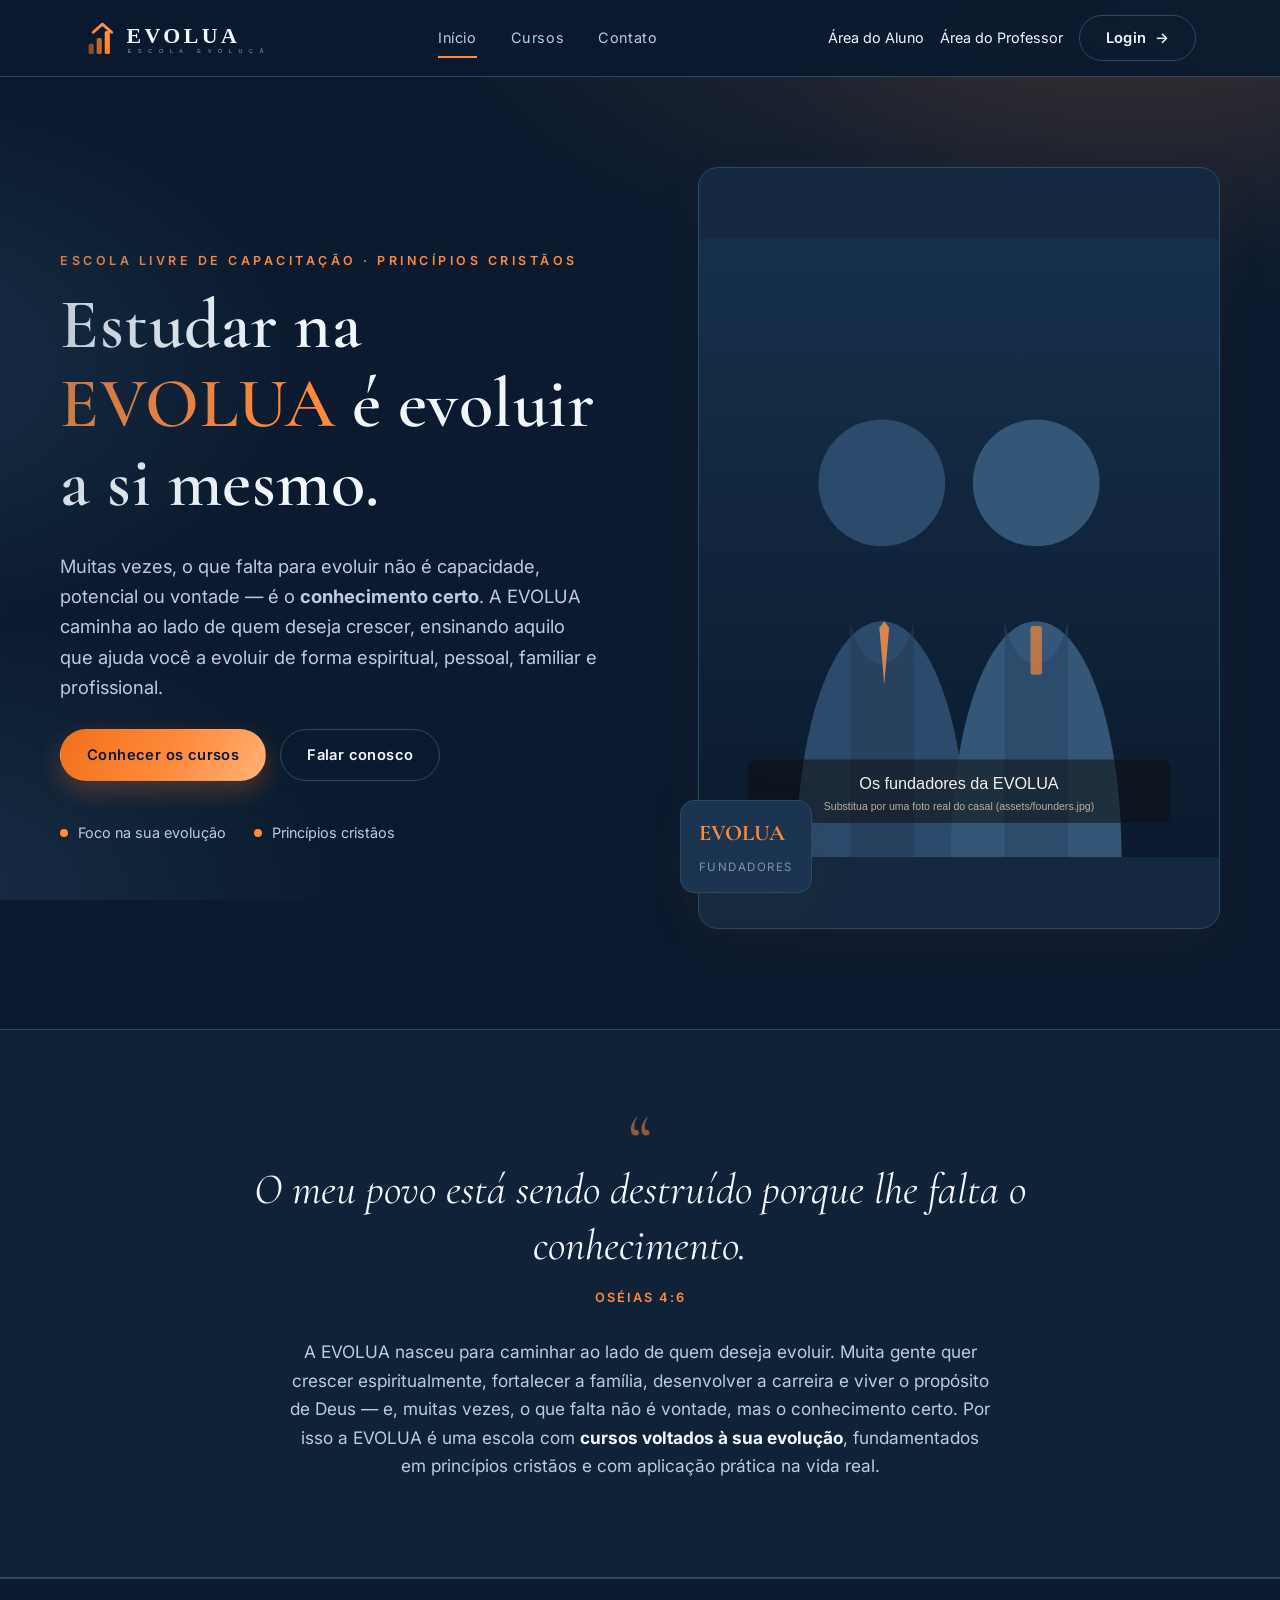
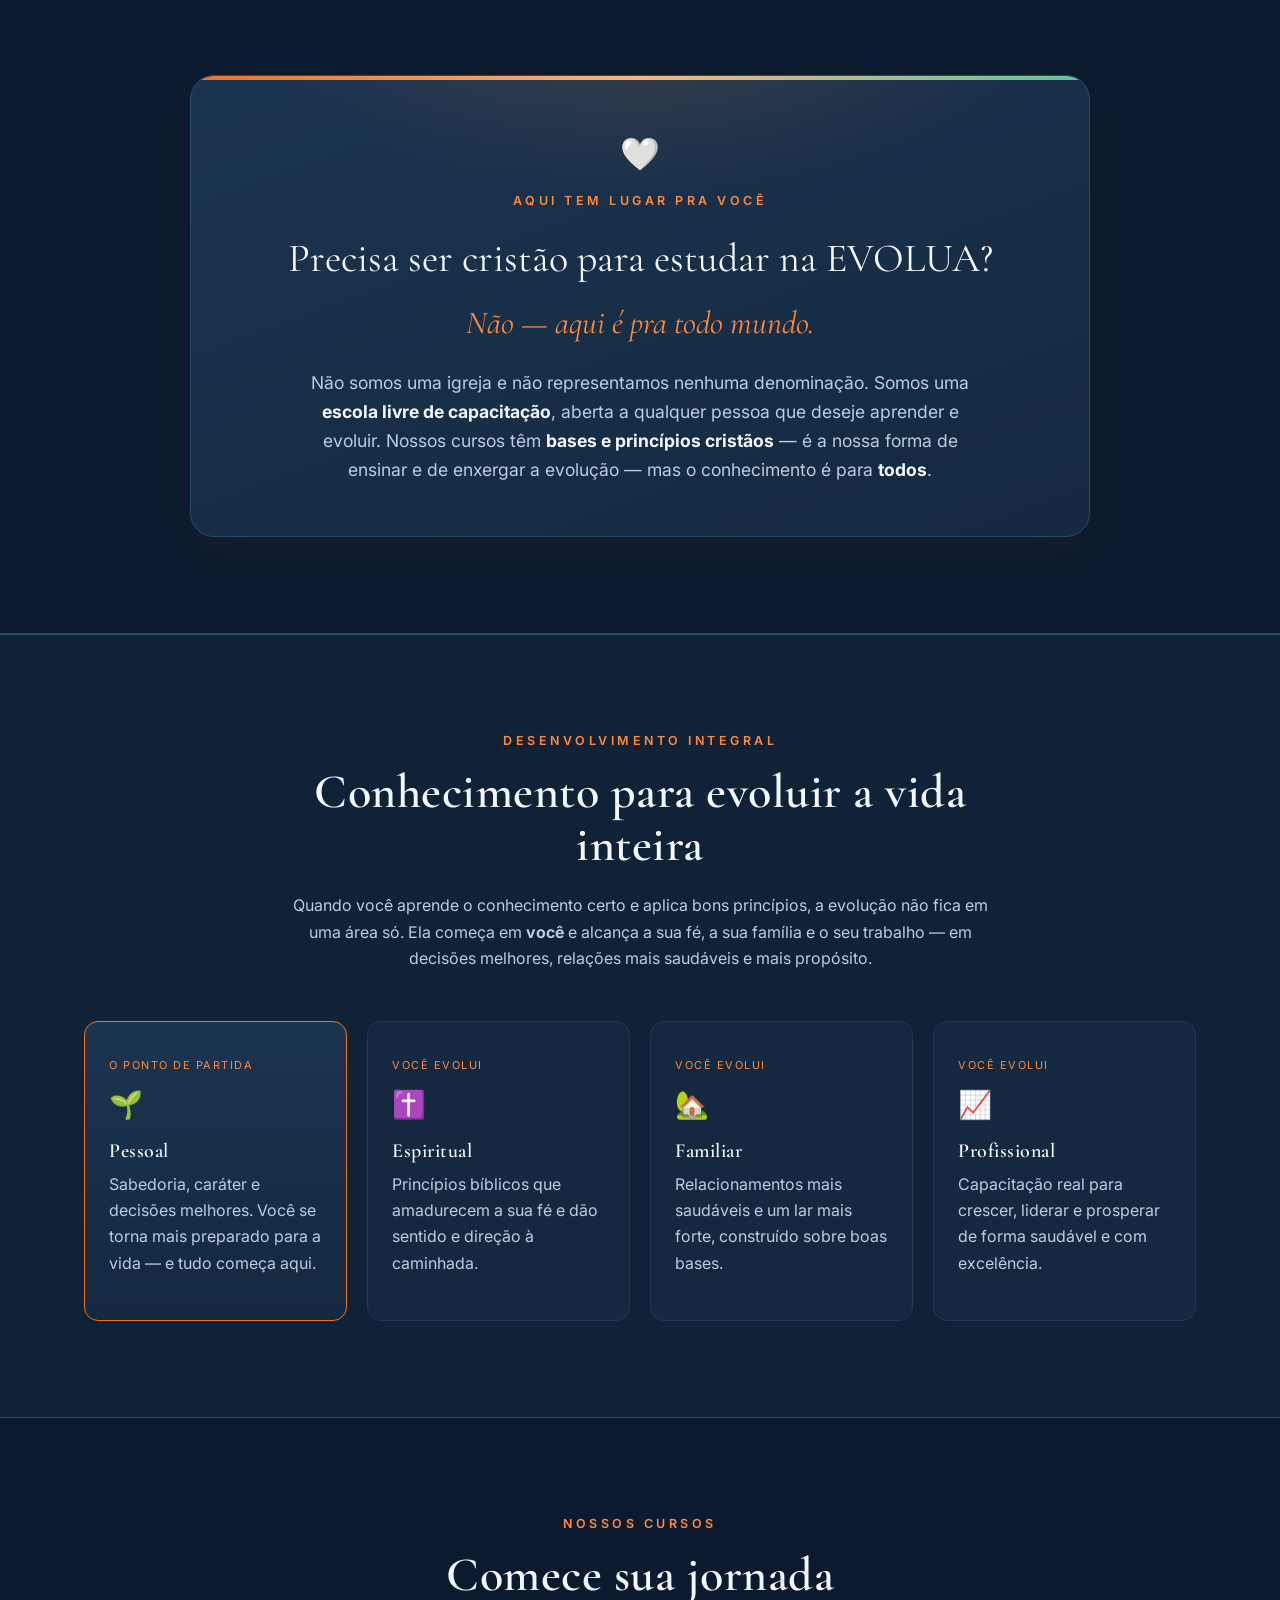
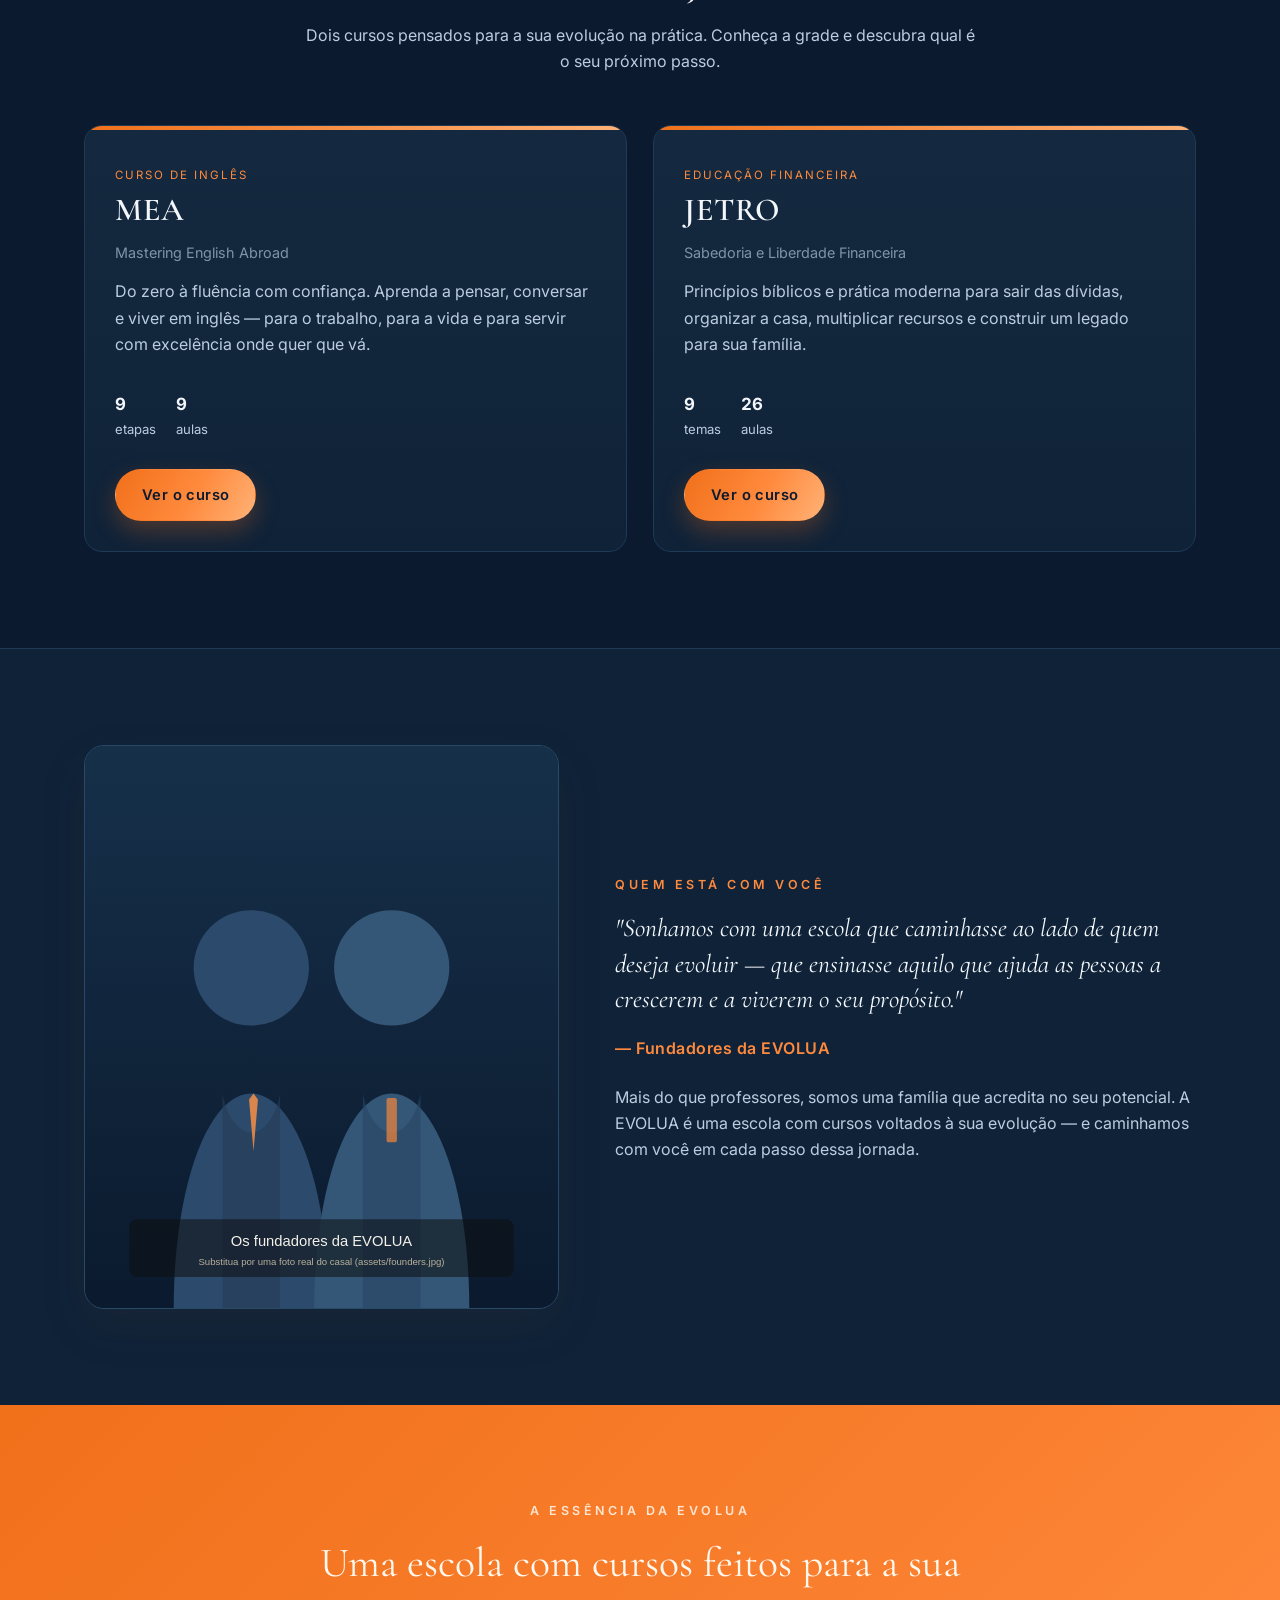
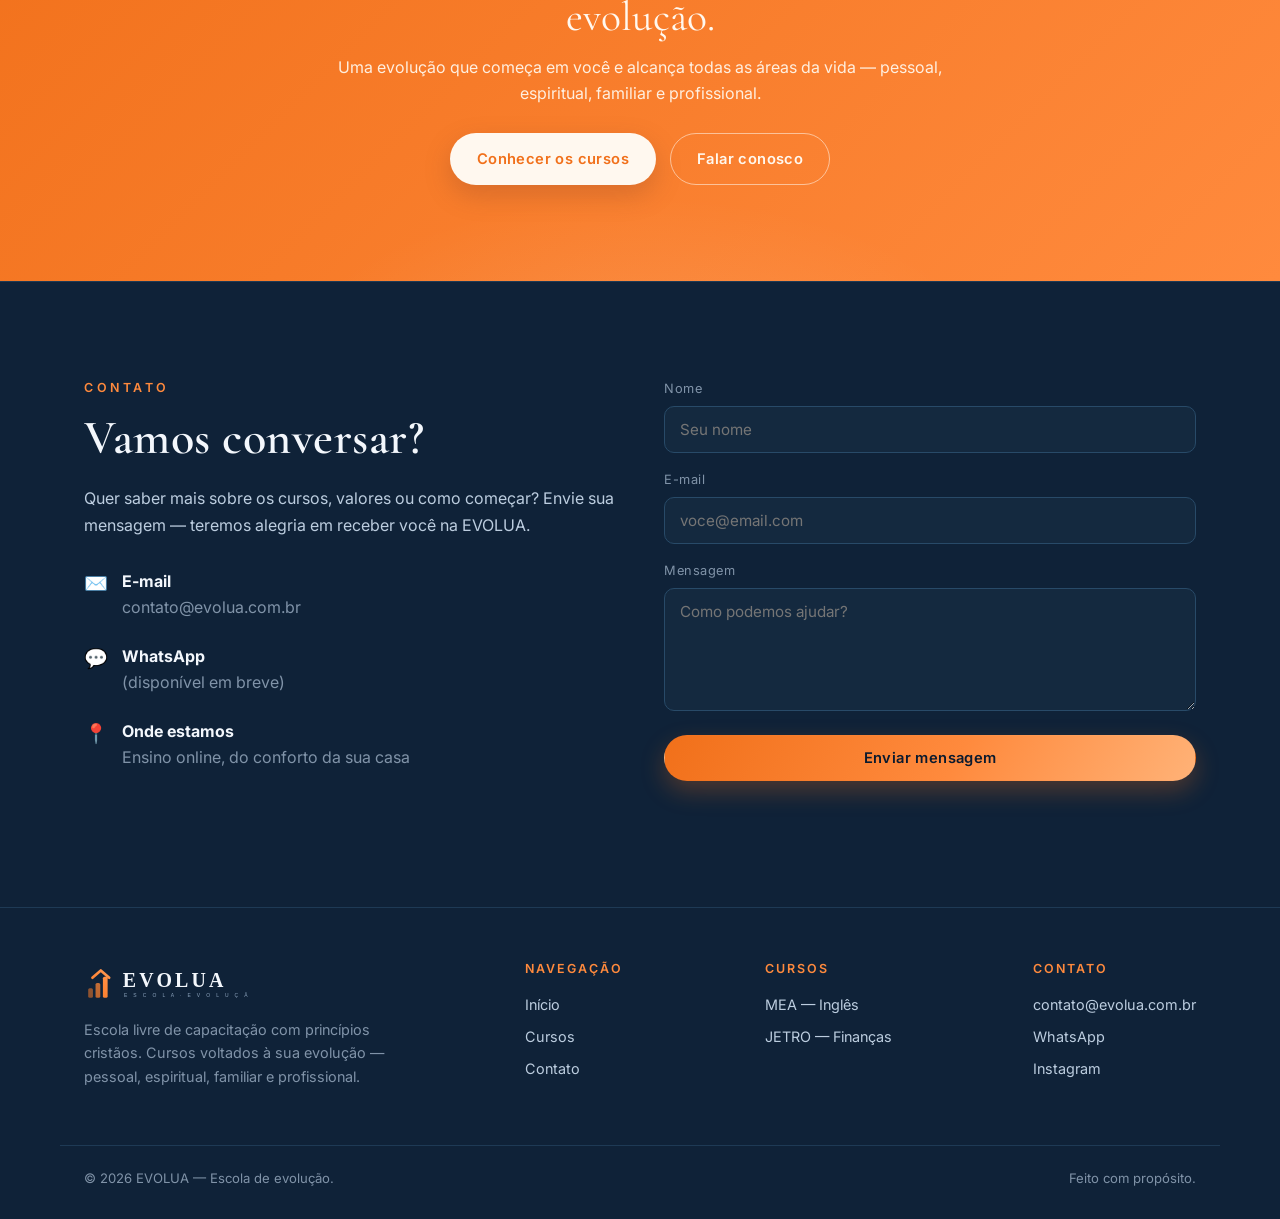
==== commit 4c4500fd: "Areas no canto direito do menu + cadastro com codigo (papel) e verificacao por e-mail - Area do Alun" ====
--- a/index.html
+++ b/index.html
@@ -233,6 +233,7 @@
 
   <script src="js/courses-data.js"></script>
   <script src="js/auth.js"></script>
+  <script src="js/mailer.js"></script>
   <script src="js/site.js"></script>
 </body>
 </html>
--- a/css/styles.css
+++ b/css/styles.css
@@ -93,7 +93,9 @@
   background: var(--gold); transition: width .25s ease;
 }
 .nav-links a.link:hover::after, .nav-links a.link.active::after { width: 100%; }
-.nav-actions { display: flex; align-items: center; gap: 14px; }
+.nav-actions { display: flex; align-items: center; gap: 16px; }
+.nav-area-m { display: none; }
+.nav-actions .nav-area-d { font-size: .9rem; }
 .nav-user { font-size: .85rem; color: var(--gold); display: none; align-items: center; gap: 8px; }
 .nav-toggle { display: none; background: none; border: 0; color: var(--text); font-size: 1.6rem; cursor: pointer; }
 
@@ -348,6 +350,8 @@
   .nav-links a.link { padding: 14px 0; border-bottom: 1px solid var(--line-soft); }
   .nav-toggle { display: block; }
   .nav-actions .btn-login-text { display: none; }
+  .nav-area-d { display: none; }
+  .nav-area-m { display: block; }
 }
 
 /* ===========================================================
@@ -362,10 +366,16 @@
   border-bottom: 1px solid var(--line);
   padding: 30px 24px 0; text-align: center;
 }
-.lesson-hero .back-link {
-  display: inline-block; font-size: .85rem; color: var(--text-mut); margin-bottom: 22px;
-}
-.lesson-hero .back-link:hover { color: var(--gold); }
+.lesson-hero { position: relative; }
+/* seta de voltar — só ícone, laranja, maior */
+.back-arrow {
+  display: inline-grid; place-items: center; width: 50px; height: 50px; border-radius: 50%;
+  border: 1px solid var(--line); background: var(--bg-card); color: var(--gold);
+  font-size: 1.7rem; line-height: 1; cursor: pointer; text-decoration: none; transition: .2s;
+}
+.back-arrow:hover { border-color: var(--gold); background: rgba(255,138,61,.14); transform: translateX(-3px); }
+.lesson-hero .back-arrow { position: absolute; left: 24px; top: 22px; }
+#tasksReader .back-arrow { margin-bottom: 16px; }
 .lesson-hero h1 { font-size: clamp(1.9rem, 4.5vw, 3rem); max-width: 760px; margin: 4px auto .3em; }
 .lesson-hero .eyebrow { color: var(--accent); }
 .lesson-hero .lh-sub { color: var(--text-mut); font-size: .9rem; margin-bottom: 24px; }
@@ -611,6 +621,21 @@
 .cham-restrito { max-width: 460px; margin: 90px auto; text-align: center; padding: 0 24px; }
 
 /* ===========================================================
+   ÁREA DO ALUNO / DO PROFESSOR
+   =========================================================== */
+.area-wrap { max-width: 980px; margin: 50px auto 80px; padding: 0 24px; }
+.area-lock { max-width: 480px; margin: 90px auto; text-align: center; padding: 0 24px; }
+.area-cards { display: grid; grid-template-columns: repeat(auto-fill, minmax(280px, 1fr)); gap: 18px; margin-top: 28px; }
+.area-card { display: block; background: var(--bg-card); border: 1px solid var(--line); border-radius: 16px;
+  padding: 24px; color: var(--text); text-decoration: none; transition: .2s; }
+.area-card:hover { border-color: var(--gold); transform: translateY(-4px); box-shadow: var(--shadow); }
+.area-card .ac-ico { font-size: 1.8rem; margin-bottom: 10px; }
+.area-card h3 { font-size: 1.3rem; margin: 0 0 6px; }
+.area-card p { color: var(--text-soft); font-size: .92rem; margin: 0; }
+.area-card .ac-sub { font-size: .85rem; color: var(--text-mut); margin-bottom: 10px; }
+.area-card .ac-go { color: var(--gold); font-weight: 600; font-size: .9rem; }
+
+/* ===========================================================
    TAREFAS, TESTE (modo prova) e REVISÃO
    =========================================================== */
 .tarefa-box { background: var(--bg-card); border: 1px solid var(--line); border-radius: 16px; padding: 22px 24px; }
